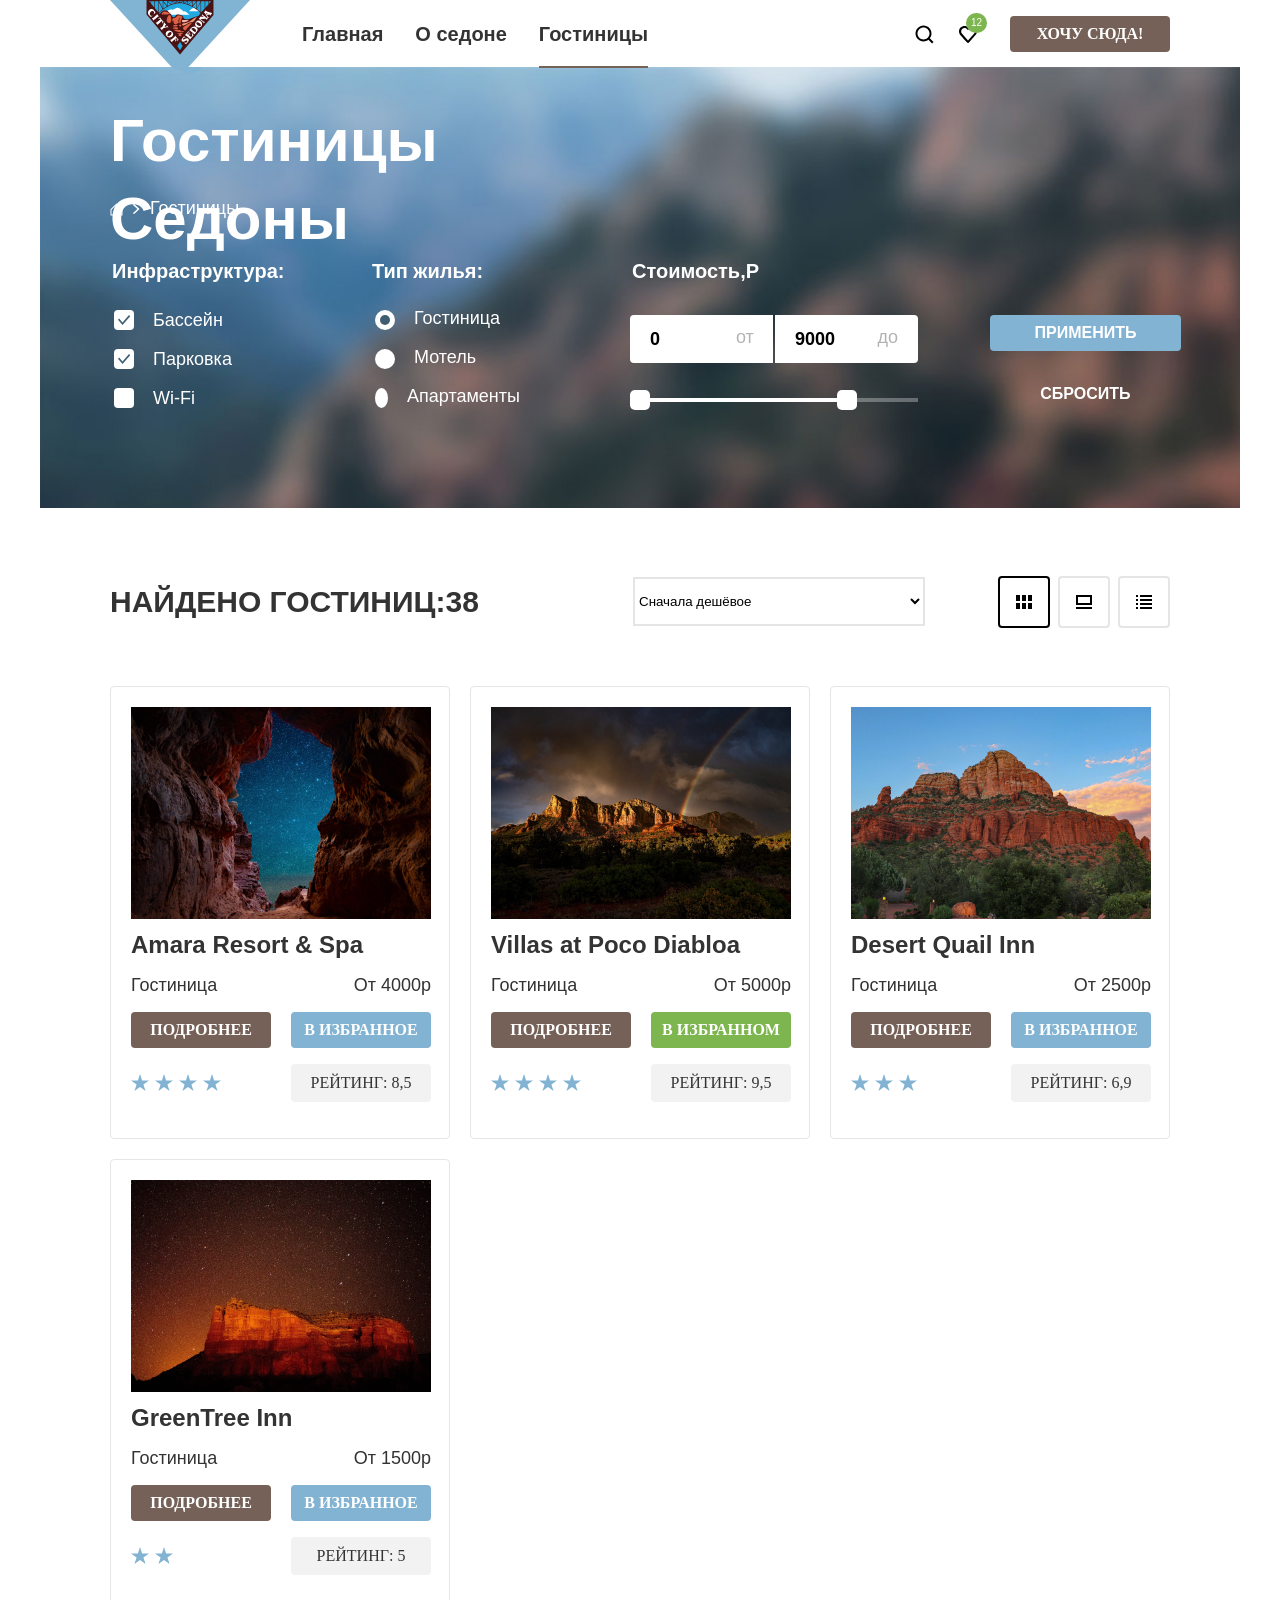
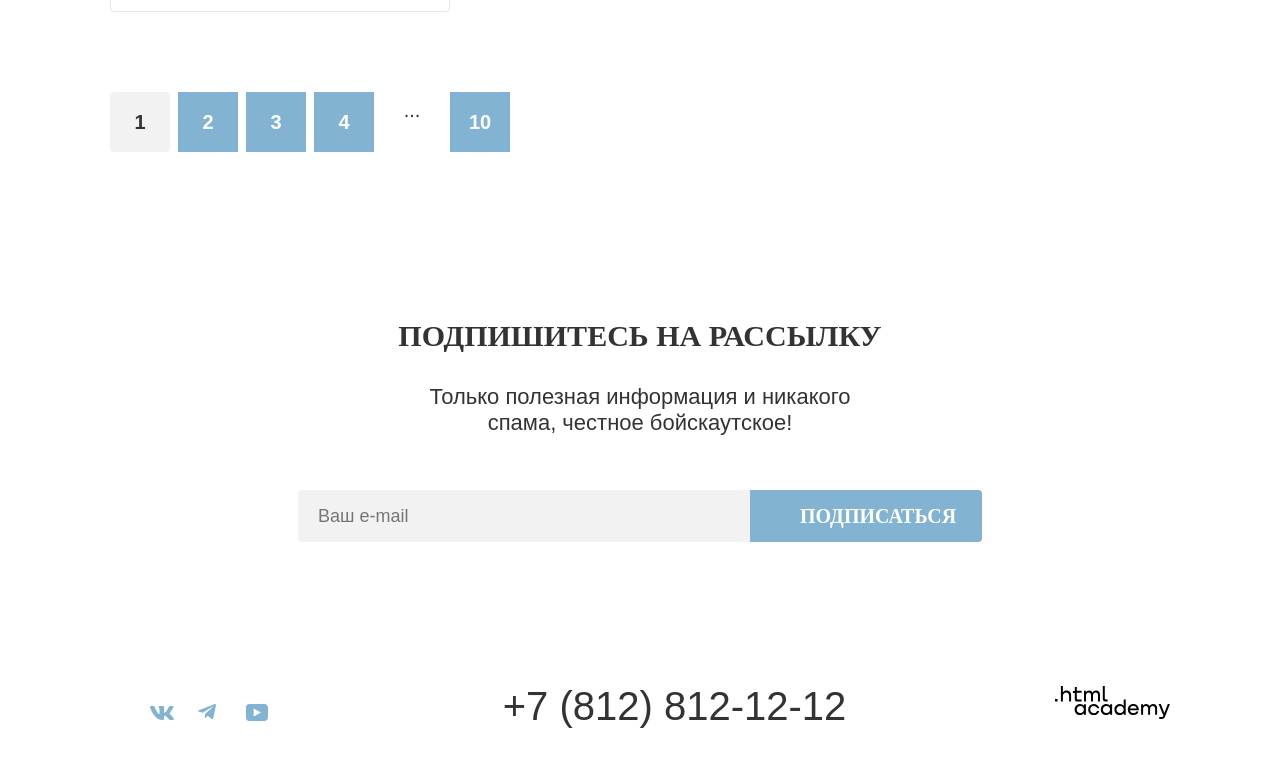
==== catalog.html @ 90f10aa0 "Add files via upload" ====
<!DOCTYPE html>
<html lang="ru">
  <head>
    <meta charset="utf-8">
    <title>HTML Academy: Седона</title>
    <link rel="stylesheet" href="styles/styles.css">
    <link rel="icon" href="favicon.ico" sizes="32x32">
  </head>
  <body>
     <div class="page-container">
    <header class="hero-page">
     <nav class="navigation">
        <a class="logo" href="index.html">
        <img src="images/logo-Sedona.svg" width="140" height="70" alt="Логотип Седоны">
        </a>
        <ul class="navigation-list">
          <li class="navigation-iterm">
            <a class="navigation-link" href="index.html">Главная</a>
          </li>
          <li class="navigation-iterm">
            <a class="navigation-link" href="about.html">О седоне</a>
          </li>
          <li class="navigation-iterm">
            <a class="navigation-link navigation-link-active" href="catalog.html">Гостиницы</a>
          </li>
          </ul>
          <ul class="navigation-user">
         <li class="navigation-iterm">
         <a class="navigation-link link-user" href="#">
          <svg xmlns="http://www.w3.org/2000/svg" width="20" height="20" viewBox="0 0 20 20" fill="none">
<path d="M19.5 18.0083L15.8 14.3287C16.8 13.0359 17.5 11.3453 17.5 9.4558C17.5 5.08011 13.9 1.5 9.5 1.5C5.1 1.5 1.5 5.17956 1.5 9.55525C1.5 13.9309 5.1 17.511 9.5 17.511C11.3 17.511 13 16.9144 14.4 15.8204L18.1 19.5L19.5 18.0083ZM9.5 15.5221C6.2 15.5221 3.5 12.837 3.5 9.55525C3.5 6.27348 6.2 3.5884 9.5 3.5884C12.8 3.5884 15.5 6.27348 15.5 9.55525C15.5 12.837 12.8 15.5221 9.5 15.5221Z" fill="black"/>
</svg>
          <span class="visually-hidden">
          Поиск
          </span>
        <span class="visually-hidden"></span>
        </a>
         </li>
          <li class="navigation-iterm">
            <a class="navigation-link link-user" href="#">
                  <svg xmlns="http://www.w3.org/2000/svg" width="20" height="20" viewBox="0 0 20 20" fill="none">
<path d="M9.9 19C9.6 19 9.3 18.9 9.1 18.6C3.7 12.5 2.4 11.1 2.1 10.7C1.4 9.8 1 8.6 1 7.4C1 4.4 3.4 2 6.5 2C7.8 2 9 2.5 10 3.3C11 2.5 12.3 2 13.5 2C16.5 2 19 4.4 19 7.4C19 8.7 18.5 9.9 17.7 10.8L10.7 18.7C10.5 18.9 10.3 19 9.9 19ZM3.9 9.5C4.2 9.9 7.4 13.5 10 16.4L16.2 9.4C16.7 8.9 16.9 8.2 16.9 7.4C16.9 5.6 15.4 4.1 13.6 4.1C12.6 4.1 11.6 4.6 10.9 5.4C10.6 5.7 10.3 5.8 10 5.8C9.7 5.8 9.4 5.6 9.2 5.4C8.5 4.6 7.5 4.1 6.5 4.1C4.7 4.1 3.2 5.6 3.2 7.4C3.1 8.3 3.5 9 3.9 9.5C3.8 9.5 3.8 9.5 3.9 9.5Z" fill="black"/>
</svg>
              <span class="visually-hidden">12</span>
              <span class="favorites">12</span>
            </a>
             <li class="navigation-iterm">
            <a href="#"  class="button-want button-brown">Хочу сюда!</a>
        </li>
        </ul>
      </nav>
    </header>
    <main class="main-container">
        <header class="header-inner">
        <section class="catalog-services">
        <h1 class="inner-header-title">Гостиницы Седоны</h1>
        <ul class="breadcrumbs">
          <li class="breadcrumbs-item">
            <a class=" breadcrumbs-link breadcrumbs-link-main" href="index.html">
            </a>
            </li>
          <li class="breadcrumbs-item">
            <a class="breadcrumbs-link">Гостиницы
            </a>
          </li>
        </ul>
          <form class="catalog-filters" action="https://echo.htmlacademy.ru/" method="get">
        <h2 class="visually hidden"></h2>
           <fieldset class="infrastructyre-filter">
            <legend class="catalog-filer-title">Инфраструктура:
            </legend>
            <ul class="infrastructyre-list">
              <li class="infrastructyre-item">
                <label class="control">
                  <input class="control-input" type="checkbox" name="Бассейн" checked>
                 <span class="item-option"> Бассейн </span>
                </label>
              </li>
              <li class="infrastructyre-item">
                <label class="control">
                  <input class="control-input" type="checkbox" name="Парковка" checked>
                  <span class="item-option">Парковка</span>
                </label>
              </li>
              <li class="infrastructyre-item">
                <label class="control">
                  <input class="control-input" type="checkbox" name="Wi-Fi">
                  <span>Wi-Fi</span>
                </label>
              </li>
            </ul>
          </fieldset>
          <fieldset class="housing-filter">
            <legend class="catalog-filer-title">Тип жилья:
            </legend>
            <ul class="housing-list">
              <li class="housing-item">
                <label class="control">
                  <input class="check-housing" type="radio" name="product-group" value="Hotel" checked>
                  <span> Гостиница </span>
                </label>
              </li>
              <li class="housing-item">
                  <label class="control">
                  <input class="check-housing"  type="radio" name="product-group" value="Motel">
                  <span> Мотель </span>
                </label>
              </li>
              <li class="housing-item">
                <label class="control">
                  <input class="check-housing" type="radio" name="product-group" value="Appart">
                  <span> Апартаменты </span>
                </label>
               </li>
            </ul>
          </fieldset>
            <fieldset class="price-filter">
            <legend class="catalog-filter-title"> Стоимость,Р
            </legend>
            <div class="filter-container">
            <label for="price-from">
           <input class="input-price input-from" type="number" name="price-from" id="price-from" min="0" value="0">
           <span class="from"> от </span>
            </label>
            <label for="price-to">
            <input class="input-price input-to" type="number" name="price-to" id="price-to" min="0" value="9000">
            <span class="to"> до </span>
            </label>
            </div>
            <div class="range">
             <div class="range-slider">
             <button class="range-button minimal" type="button"></button>
             <span class="visually-hidden"> Уменьшить</span>
            <button class="range-button maximal" type="button"></button>
            <span class="visually-hidden"> Увеличить </span>
            </div>
            </div>
             </fieldset>
             <div class="submit-reset-filter">
          <button class="button-submit button-blue" type="submit">Применить</button>
          <button class="button-reset" type="reset">Сбросить</button>
          </div>
           </form>
       </header>
      </section>
       <section class="name-hotels">
        <div class="sorting">
        <h2 class="found-hotels">Найдено гостиниц:38</h2>
        <select class="select-control">
          <option value="сheap">Сначала дешёвое</option>
          <option value="expensive">Сначала дорогое</option>
          <option value="popular">Сначала популярное</option>
        </select>
        <ul class="sorting-product">
          <li class="sort-product-item-table">
            <a href="catalog.html?view=tile" class="sort-link-table">
              <span class="visually-hidden">Показать таблицей
              </span>
            </a>
          </li>
          <li class="sort-product-item-card">
            <a href="catalog.html?view=card" class="sort-link-card">
              <span class="visually-hidden">Показать карточки</span>
            </a>
          </li>
          <li class="sort-product-item-list">
            <a href="catalog.html?view=list" class="sort-link-list">
              <span class="visually-hidden">Показать списком</span>
            </a>
          </li>
        </ul>
        </div>
        <ul class="hotel-list">
          <li class="hotel-card">
            <a href="#" class="hotel-card-image-link">
              <img src="images/amara-resort-spa.jpg" width="300" height="212" alt="Amara Resort & Spa">
              <h3 class="hotel-name">Amara Resort & Spa</h3>
            </a>
            <span class="type">Гостиница</span>
            <span class="price">От 4000р</span>
            <a href="#" class="button-brown-hotel button-brown">Подробнее</a>
            <button class="button-hotel button-blue" type="button">В Избранное</button>
            <div class="stars-4">
              <span class="visually-hidden">4 звезды</span>
              </div>
              <span class="grade">Рейтинг: 8,5</span>
          </li>
          <li class="hotel-card">
            <a href="#" class="hotel-card-image-link">
             <img src="images/villas-at-poco.jpg" width="300" height="212" alt="Villas at Poco Diabloa">
              <h3 class="hotel-name">Villas at Poco Diabloa</h3>
            </a>
            <span class="type">Гостиница</span>
            <span class="price">От 5000р</span>
            <a href="#" class="button-brown-hotel button-brown">Подробнее</a>
            <button class="button-green" type="button">В избранном</button>
            <div class="stars-4">
              <span class="visually-hidden">4 звезды</span>
              </div>
              <span class="grade">Рейтинг: 9,5</span>
          </li>
          <li class="hotel-card">
            <a href="#" class="hotel-card-image-link">
              <img src="images/desert-quail.jpg" width="300" height="212" alt="Desert Quail Inn">
              <h3 class="hotel-name">Desert Quail Inn</h3>
            </a>
            <span class="type">Гостиница</span>
            <span class="price">От 2500р</span>
            <a href="#" class="button-brown-hotel button-brown">Подробнее</a>
            <button class="button-hotel button-blue" type="button">В избранноe</button>
            <div class="stars-3">
              <span class="visually-hidden">3 звезды</span>
              </div>
              <span class="grade">Рейтинг: 6,9</span>
          </li>
          <li class="hotel-card">
            <a href="#" class="hotel-card-image-link">
              <img src="images/greentree.jpg" width="300" height="212" alt="GreenTree Inn">
              <h3 class="hotel-name">GreenTree Inn</h3>
            </a>
            <span class="type">Гостиница</span>
            <span class="price">От 1500р</span>
            <a href="#" class="button-brown-hotel button-brown">Подробнее</a>
            <button class="button-hotel button-blue" type="button">В избранноe</button>
            <div class="stars-2">
              <span class="visually-hidden">2,5 звезды</span>
              </div>
              <span class="grade">Рейтинг: 5</span>

          </li>
        </ul>
        <ul class="pagination">
          <li class="pagination-item">
            <a href="#" class="pagination-current">1</a>
          <li class="pagination-item">
            <a href="#" class="pagination-link">2</a>
          </li>
          <li class="pagination-item">
            <a href="#" class="pagination-link">3</a>
          </li>
          <li class="pagination-_item">
            <a href="#" class="pagination-link">4</a>
          </li>
          <li class="pagination-item">
              <span class="pagination-dots">
                ...
              </span>
           <li class="pagination-item">
            <a href="#" class="pagination-link">10</a>
          </li>
        </ul>
      </section>
         <section class="mail-catalog">
         <p class="catalog-newsletter">
            Подпишитесь на рассылку
          </p>
          <p class="section-text mailing-description-catalog">
            Только полезная информация и никакого спама, честное бойскаутское!
            </p>
            <form class="form-catalog-email" action="https://echo.htmlacademy.ru/" method="post">
            <label class="visually-hidden" for="subscribe-email"></label>
            <input class="your-mail-catalog" id="subscribe-email" type="email" name="subscribe-email"
              placeholder="Ваш e-mail" required>
            <button class="subscribe-button button-blue" type="submit">Подписаться</button>
          </form>
        </section>
      </main>
    <footer class="footer-container">
      <section class="social-media">
        <h2 class="visually-hidden"> </h2>
        <ul class="social-media-list">
          <li class="social-media-item social">
            <a class="social-link" href="https://vk.com/htmlacademy">
             <svg class="social-link-icon" xmlns="http://www.w3.org/2000/svg" width="24" height="14" viewBox="0 0 24 14" fill="none">
<path fill-rule="evenodd" clip-rule="evenodd" d="M23.45 0.948C23.616 0.402 23.45 0 22.655 0H20.03C19.362 0 19.054 0.347 18.887 0.73C18.887 0.73 17.552 3.926 15.661 6.002C15.049 6.604 14.771 6.795 14.437 6.795C14.27 6.795 14.019 6.604 14.019 6.057V0.948C14.019 0.292 13.835 0 13.279 0H9.151C8.734 0 8.483 0.304 8.483 0.593C8.483 1.214 9.429 1.358 9.526 3.106V6.904C9.526 7.737 9.373 7.888 9.039 7.888C8.149 7.888 5.984 4.677 4.699 1.003C4.45 0.288 4.198 0 3.527 0H0.9C0.15 0 0 0.347 0 0.73C0 1.412 0.89 4.8 4.145 9.281C6.315 12.341 9.37 14 12.153 14C13.822 14 14.028 13.632 14.028 12.997V10.684C14.028 9.947 14.186 9.8 14.715 9.8C15.105 9.8 15.772 9.992 17.33 11.467C19.11 13.216 19.403 14 20.405 14H23.03C23.78 14 24.156 13.632 23.94 12.904C23.702 12.18 22.852 11.129 21.725 9.882C21.113 9.172 20.195 8.407 19.916 8.024C19.527 7.533 19.638 7.314 19.916 6.877C19.916 6.877 23.116 2.451 23.449 0.948H23.45Z" fill="#83B3D3"/>
</svg>
            </a>
          </li>
          <li class="social-media-item social">
            <a class="social-link" href="https://t.me/htmlacademy">
              <svg class= "social-link-icon" xmlns="http://www.w3.org/2000/svg" width="18" height="16" viewBox="0 0 18 16" fill="none">
<path d="M16.785 0.0992597L0.840489 6.24776C-0.247661 6.68481 -0.241365 7.29184 0.640845 7.56253L4.73445 8.83953L14.2058 2.8637C14.6537 2.59121 15.0629 2.7378 14.7265 3.03636L7.05283 9.96185H7.05103L7.05283 9.96275L6.77045 14.1823C7.18413 14.1823 7.36669 13.9925 7.59871 13.7686L9.58705 11.8351L13.7229 14.89C14.4855 15.31 15.0332 15.0941 15.2229 14.1841L17.9379 1.38885C18.2158 0.274623 17.5126 -0.229883 16.785 0.0992597Z" fill="#83B3D3"/>
</svg>
<span class="visually-hidden"> </span>
            </a>
          </li>
          <li class="social-media-item">
          <a class="social-link" href="https://www.youtube.com/user/htmlacademyru">
           <svg class= "social-link-icon" xmlns="http://www.w3.org/2000/svg" width="22" height="17" viewBox="0 0 22 17" fill="none">
<path d="M18.607 0H3.17413C1.31343 0 0 1.59375 0 3.4V13.4937C0 15.4062 1.31343 17 3.17413 17H18.8259C20.4677 17 22 15.4062 22 13.6V3.4C21.7811 1.59375 20.4677 0 18.607 0ZM7.66169 12.5375V4.4625L14.995 8.5L7.66169 12.5375Z" fill="#83B3D3"/>
</svg>
              <span class="visually-hidden"></span>
              </a>
          </li>
        </ul>
      </section>
      <a class="phone-number" href="tel:78128121212"> +7 (812) 812-12-12</a>
         <a class="htmlacademy-link" href="https://htmlacademy.ru/intensive/htmlcss">
          <svg class="html-logo-link" xmlns="http://www.w3.org/2000/svg" width="115" height="33" fill="none" viewBox="0 0 115 33">
            <g fill="#000" clip-path="url(#a)">
            <path d="M0 12.9v2.6h2.5v-2.6zM11.6 4.5c-1.6 0-2.8.7-3.6 1.7h-.1V0h-2v15.5h2v-5.3c0-2.1 1.3-3.6 3.3-3.6 1.8 0 2.9 1.4 2.9 3.2v5.7h2V9.4c.1-3-1.8-4.9-4.5-4.9M26.6 4.8h-4.8V1.1h-2v3.8h-1.9v2h1.9v6c0 1.7 1 2.7 2.7 2.7h4.1v-2h-3.7c-.7 0-1.1-.4-1.1-1.1V6.8h4.8zM41.1 4.6c-1.6 0-2.9.8-3.5 2.1h-.1c-.6-1.2-1.8-2.1-3.4-2.1-1.4 0-2.5.8-3.1 1.8h-.1V4.8H29v10.6h2V10c0-2 1-3.5 2.6-3.5 1.5 0 2.4 1 2.4 2.6v6.3h2V9.8c0-2.4 1.4-3.3 2.6-3.3 1.5 0 2.4 1 2.4 2.6v6.3h2V8.9c.1-2.5-1.4-4.3-3.9-4.3M47.8 12.7c0 1.7 1 2.7 2.8 2.7h2v-2h-1.7c-.7 0-1.1-.4-1.1-1.1V0h-2zM28.9 19.7c-.9-1.1-2.2-1.8-3.9-1.8-3.1 0-5.4 2.3-5.4 5.6s2.3 5.6 5.4 5.6c1.8 0 3-.8 3.8-1.9h.1v1.6h2V18.2h-2zm-3.6 7.4c-2.2 0-3.6-1.6-3.6-3.6s1.4-3.6 3.6-3.6 3.6 1.6 3.6 3.6c0 1.9-1.4 3.6-3.6 3.6M44.2 22c-.5-2.4-2.6-4.1-5.4-4.1a5.4 5.4 0 0 0-5.6 5.6c0 3.1 2.2 5.6 5.6 5.6 2.8 0 4.9-1.8 5.4-4.2h-2.1a3.4 3.4 0 0 1-3.3 2.3c-2.2 0-3.6-1.6-3.6-3.6s1.4-3.6 3.6-3.6c1.6 0 2.8 1 3.3 2.2h2.1zM55.1 19.7c-.9-1.1-2.2-1.8-3.9-1.8-3.1 0-5.4 2.3-5.4 5.6s2.3 5.6 5.4 5.6c1.8 0 3-.8 3.8-1.9h.1v1.6h2V18.2h-2zm-3.6 7.4c-2.2 0-3.6-1.6-3.6-3.6s1.4-3.6 3.6-3.6 3.6 1.6 3.6 3.6c0 1.9-1.5 3.6-3.6 3.6M68.7 19.8c-.9-1.1-2.2-1.9-3.9-1.9-3.1 0-5.4 2.3-5.4 5.6s2.2 5.6 5.4 5.6c1.7 0 3-.8 3.8-1.8h.1v1.5h2V13.4h-2zm-3.6 7.3c-2.2 0-3.6-1.6-3.6-3.6s1.4-3.6 3.6-3.6 3.6 1.6 3.6 3.6c-.1 2-1.5 3.6-3.6 3.6M78.3 17.9c-3.3 0-5.5 2.5-5.5 5.6 0 3 2.1 5.6 5.5 5.6 2.5 0 4.5-1.3 5.2-3.6h-2.1c-.5 1-1.6 1.6-3 1.6-1.9 0-3.3-1.3-3.4-2.9h8.8c.2-3.6-2-6.3-5.5-6.3m0 1.9c1.7 0 3 1 3.3 2.6h-6.5c.3-1.5 1.5-2.6 3.2-2.6M98.2 17.9c-1.6 0-2.9.8-3.6 2h-.1c-.6-1.2-1.8-2-3.4-2-1.4 0-2.5.7-3.1 1.8v-1.5h-1.9v10.6h2v-5.4c0-2 1-3.4 2.6-3.5 1.5 0 2.4 1 2.4 2.6v6.3h2v-5.6c0-2.4 1.4-3.3 2.6-3.3 1.5 0 2.4 1 2.4 2.6v6.3h2v-6.5c.1-2.6-1.4-4.4-3.9-4.4M109.4 27l-3.6-8.9h-2.2l4.8 11.6c-.3.9-.7 1.2-1.7 1.2h-2.5v2h2.5c1.8 0 2.8-.8 3.5-2.6l4.7-12.2h-2.1z"/></g><defs><clipPath id="a">
            <path fill="#fff" d="M0 0h115v33H0z"/></clipPath></defs></svg>
        <!--<img class="html-academy-logo" src="images/logo-htmlacademy.svg" width="115" height="33" alt="Логотип Академии"> -->
       </a>
    </footer>
    </div>
    </body>
    </html>
    </div>
    </body>
    </html>
---- styles/styles.css ----
@font-face {
  font-family: "PT Sans";
  font-style: normal;
  font-weight: 400;
  src: url("../fonts/ptsans-400.woff2") format("woff2");
  font-display: swap;
}

@font-face {
  font-family: "PT Sans";
  font-style: normal;
  font-weight: 700;
  src: url("../fonts/ptsans-700.woff2") format("woff2");
  font-display: swap;
}


.visually-hidden {
  position: absolute;
  width: 1px;
  height: 1px;
  margin: -1px;
  padding: 0;
  border: 0;
  clip: rect(0 0 0 0);
  overflow: hidden;
}



html {
  height: 100%;
}

body {
  font-family: "PT Sans", sans-serif;
  font-size: 18px;
  line-height: 21px;
  background-color: #ffffff;
  color: #333333;
  margin: 0;
  height: 100%;
}

.main-container{
  flex-grow: 1;
}

.page-container {
  display: flex;
  flex-direction: column;
  height: 100%;
  width: 1200px;
  margin: 0 auto;
}

/*HEADER*/

.hero-page {
  background-color: #ffffff;
  color: #333333;
  background-position: center;
  padding: 0 70px;
  align-items: center
}

a.logo{
display: block;
margin-bottom: -8px;
position: relative;

}

/*Навигация*/

.navigation{
  font-family: "PT Sans", sans-serif;
  font-size: 20px;
  line-height: 24px;
  font-weight: 700;
  color: #333333;
  display:flex;
  justify-content: space-between;
  align-items: center;
  width:1060px
  }

  .navigation-link-active::before{
   content:"";
   position: absolute;
   left:16px;
   right:16px;
   height:2px;
   background-color:#756257;
   z-index:100;
   bottom:-2px
  }



.navigation-list{
display:flex;
flex-wrap: wrap;
list-style: none;
margin: 0;
padding: 0;
width:510px

}

.navigation-user{
  display: flex;
  list-style:none;
  margin-left: auto;
  flex-wrap: wrap;
  margin: 0;
  padding: 0;
  align-items: center;
  padding-left:70px;
  justify-content: end;
  }

.navigation-link{
  display:block;
  padding: 20px 16px;
  position:relative
}

.link-user{
  display:block;
  padding: 22px 12px;
  width:20px;
  height:20px;
}

.favorites{
  position: absolute;
  font-size: 10px;
  font-weight: 400;
  line-height: 10px;
  text-align: center;
  top: 11px;
  padding: 5px 5px;
  background-color: #7db54f;
  border-radius: 100vw;
  right: 3px;
  color: #fff;
}

/*
.link-search
.link-favorite{
  width:44px;
  height:64px;
}
/*


/*Приветственная страница с фоном*/

.page-welcome {
  padding-top: 51px;
  min-height: 485px;
  background-image: url("../images/divider.svg"), url("../images/index-background.jpg");
  text-align: center;
  background-repeat: no-repeat, no-repeat;
  background-size: 100% auto, cover;
  background-color:#2d658a;
  background-position: bottom;


}

/*Преимущества*/

.advanages-container{
 padding:69px 290px
}

.advanteges-head {
  font-family: "PT Sans";
  font-size: 30px;
  line-height: 36px;
  font-weight: 700;
  text-align: center;
  text-transform: uppercase;
  color: #333333;
  margin:0
}

.advantages-reasons {
  font-family: "PT Sans";
  font-weight: 400;
  font-size: 22px;
  line-height: 26px;
  text-align: center;
  color: #333333;
  width:700px

}

.advanteges-list{
  margin:0;
  padding-left:0;
  display:flex;
  flex-wrap: wrap;
  }


.advanteges-item {
  color:#333333;
  background-color:rgba(131, 179, 211, 0.12);
  width:400px;
  height: 385px;
  text-align:center;
  list-style: none;

}

.advanteges-even{
  background-color:rgba(131, 179, 211, 0.20);
}

.city-sedona{
  width: 400px;
  padding-top: 102px;
  margin: 0 auto;
  text-align: center;
}



.advanteges-title {
  font-family: "PT Sans";
  font-weight: 700;
  font-size: 24px;
  line-height: 28px;
  color: #ffffff;
  text-transform: uppercase;
  width: 175px;
  margin-left: auto;
  margin-right: auto;
  margin-block-start:0;

}

.advanteges-title::after{
  content:"";
  border-top:2px solid rgba(255, 255, 255, 0.30);
  display: block;
  width:60px;
  margin: 30px auto;


}

.advanteges-text{
  font-family: "PT Sans";
  font-size: 18px;
  line-height: 21px;
  margin: 0 auto;
  width: 230px;
}

.photo-bridge{
  width: 400px;
  padding-top: 102px;
  margin: 0 auto;
  text-align: center;
}

.advantages-bridge-title {
  font-family: "PT Sans";
  font-weight: 700;
  font-size: 24px;
  line-height: 28px;
  text-transform: uppercase;
  color: #ffffff;
  width: 175px;
  margin-left: auto;
  margin-right: auto;
}

.advantages-bridge-text {
  font-family: "PT Sans";
  font-weight: 400;
  font-size: 18px;
  line-height: 21px;
  color: #ffffff;
  margin: 0 auto;
  width: 230px;
}

.advantages-bridge-title::after{
  content:"";
  border-top:2px solid rgba(255, 255, 255, 0.30);
  display: block;
  width:60px;
  margin: 30px auto;
}




.advanteges-description {
  font-family: "PT Sans";
  font-weight: 700;
  font-size: 24px;
  line-height: 28px;
  text-transform: uppercase;
  color: #333333;
  padding-top: 112px;
  padding-left: 112px;
  padding-right: 112px;
  width: 175px;
  margin: 0;

}

.advanteges-description::after {
 content:"";
  border-top:2px solid rgba(0, 0, 0, 0.30);
  display: block;
  width:60px;
  margin: 30px auto;
}



.advanteges-description-text {
  font-family: "PT Sans";
  font-weight: 400;
  font-size: 18px;
  line-height: 21px;
  color: #333333;
  padding-bottom: 112px;
  padding-left:85px;
  padding-right:85px;
}




.advanteges-item{
 text-align: center;
}

.advanteges-item-city {
  background-color: #82b3d3;
  color: #ffffff;
  display: flex;
  text-align: center;
}

.advanteges-item-bridge {
  background-color: #82b3d3;
  color: #ffffff;
  display:flex;

}

/*Сервис*/

.service-container{
  padding: 64px 348px;
}

.services-list{
  display: flex;
  text-align: center;
  margin: 0;
  list-style: none;
  flex-wrap: wrap;
  padding: 0;
  min-height: 385px;


}

.services-item{
  width:400px;
  padding-top: 81px;


   }

.services-item::before{
  content:"";
  position:absolute;
  background-repeat: no-repeat;
  background-position: center;
  transform: translateX(-50%);

}

.service-house::before{
  background-image: url("../images/house-icon.svg");
  width: 75px;
  height: 76px;
}

.service-food::before{
  background-image: url("../images/food-icon.svg");
  width: 75px;
  height: 76px;
}

.service-souvenirs::before{
  background-image: url("../images/souvenirs-icon.svg");
  width: 75px;
  height: 76px;

}


.services-title {
  font-family: "PT Sans";
  font-weight: 700;
  font-size: 30px;
  line-height: 36px;
  text-transform: uppercase;
  text-align: center;
  color: #333333
}

.main-services {
  font-family: "PT Sans";
  font-weight: 400;
  font-size: 22px;
  line-height: 26px;
  text-align: center;
  color: #333333
}

.services-description {
  font-family: "PT Sans";
  font-weight: 700;
  font-size: 24px;
  line-height: 28px;
  text-transform: uppercase;
  color: #333333;
  margin-top:102px
}

.services-text {
  font-family: "PT Sans";
  font-weight: 400;
  font-size: 18px;
  line-height: 21px;
  color: #333333;
  padding:0 85px;
  margin-top:30px
}




.services-list li:nth-child(1){
background-color:#83b3d333;


}
.services-list li:nth-child(2){
background-color:#ffffff
}

.services-list li:nth-child(3){
background-color:#83b3d333
}

.searching-hotel {
  text-align: center;
}

.question {
  font-family: "PT Sans";
  font-weight: 700;
  font-size: 30px;
  line-height: 36px;
  text-transform: uppercase;
  color: #333333;
  margin:0
}

.catalog-newsletter{
  font-family: "PT Sans";
  font-weight: 700;
  font-size: 30px;
  line-height: 36px;
  text-transform: uppercase;
  color: #333333;
}




.mail-catalog{
  text-align: center;
  padding-top:96px;
  padding-right:258px;
  padding-bottom: 104px;
  padding-left: 258px;
  max-height:415px
}

.form-catalog-email{
  display:flex;
  justify-content:center
}

.your-mail-catalog{
 font-family: inherit;
  font-weight: 400;
  font-size: 18px;
  line-height: 24px;
  color: #000000;
  text-align: left;
}

.form-catalog-emai,
.your-mail-catalog{
  background-color: #f2f2f2;
  box-sizing: border-box;
  width: 452px;
  min-height: 52px;
  padding: 14px 20px;
  border-radius: 4px 0 0 4px;
  border:none
}
.section-text{
  margin: 0 auto;
  padding-bottom: 54px;
  width: 475px;
  font-size: 22px;
  line-height: 26px;
  text-align: center;
}


.button-seacrch-hotel {
  font-family: "PT Sans";
  font-weight: 700;
  font-size: 20px;
  line-height: 36px;
  width: 376px;
  height: 52px;
  text-transform: uppercase;
  background-color: #756157;
  color: #ffffff;
  margin-top: 50px;
}

.information-newslatter{
  margin:0 auto;
  padding-bottom:54px;
  width: 475px;
  font-size: 22px;
  line-height: 26px;
  text-align: center;
}

  .interes{
    text-align: center;
    padding: 96px 304px
  }


/*ФОРМА*/

.subscribe-to-newsletter {
  background-image: url("../images/subscribe.jpg");
  background-color:#6d8ca0;
  color: #ffffff;
  background-repeat: no-repeat;
  background-size: cover;
  padding-top: 96px;
  margin-top:0;
  text-align:center;
  min-height: 415px;}

.title-newslatter {
  font-size: 30px;
  line-height: 36px;
  font-weight: 700;
  text-transform: uppercase;
  margin-bottom:20px;
  margin-top:0
}

  .newsletter{
  font-size: 30px;
  line-height: 36px;
  font-weight: 700;
  text-transform: uppercase;
  color:#ffffff
  }

  .information{
  font-size: 22x;
  line-height: 26px;
  }



.form-email{
  display:flex;
  justify-content: center;
}

.your-mail{
  font-family: inherit;
  font-weight: 400;
  font-size: 18px;
  line-height: 24px;
  color: #000000;
  text-align: left;
}

.form-emai,
.your-mail{
 background-color: #f2f2f2;
  box-sizing: border-box;
  width: 452px;
  min-height: 52px;
  padding: 14px 20px;
  border-radius: 4px 0 0 4px;
  border:none
}

.subscribe-button {
  font-family: "PT Sans";
  text-align: center;
  padding: 8px 50px;
  font-weight: 700;
  font-size: 20px;
  line-height: 36px;
  width: 232px;
  height: 52px;
  text-transform: uppercase;
  background-color: #82B3D3;
  color: #ffffff;
  border-radius:0 4px 4px 0;
  border: none
}

.inner-header-title{
font-size: 60px;
line-height: 78px;
margin-bottom: 8px;
width:495px;
height:78px;
margin-block-start: 0;
margin-block-end:0;


}

.breadcrumbs{
  display: flex;
  list-style: none;
  gap:10px;
  margin-bottom: 40px;
  padding:0;
}

.breadcrumbs-item{
  display: flex;
  align-items: center;

}

.breadcrumbs-item + .breadcrumbs-item::before{
  content:"";
  width:7px;
  height:10px;
  background-image: url("../images/arrow.svg");
  padding-right: 10px;
  background-repeat: no-repeat;
}


.breadcrumbs-link-main{
background-image: url("../images/home.svg");
width: 13px;
height: 15px;
background-repeat: no-repeat;
display: block;
margin-top: 3px;



}

.control-check{
  width:20px;
  height:20px;
  border-radius:4px;
  background-color: #ffffff;
  border:none

}

.catalog-filters{
  display: flex;
  margin-top: 0;
}

.catalog-filer-title{
  font-size: 20px;
  line-height: 24px;
  font-weight: 700;

}

.infrastructyre-filter{
  margin-inline: 0;
  margin-right: 70px;
  width: 150px;
  border: none;
  padding-left:0;

}

.infrastructyre-item{
  margin-bottom: 16px;
  padding-left: 0;
  height:23px
}

.infrastructyre-list{
list-style: none;
padding:0;
min-width:112px;
}

.housing-filter{
  margin-right: 70px;
  width: 150px;
  height: 157px;
  border: none;
  margin-inline:0;
  padding-inline: 0;



}



.housing-list{
  list-style: none;
  padding:0;
  width:150px;
}

.housing-item{
   margin-bottom: 16px;
   padding-left: 0;
   height:23px
}

.catalog-filter-title {
  font-size: 20px;
  line-height: 24px;
  font-weight: 700;
  margin-bottom: 32px

}

.price-filter{
  position:relative;
  border:none;
  margin-left:110px;
  padding-block: 0;
  padding-inline: 0;
  gap:2px
}

.filter-container{
  display:flex;
  gap:2px;
  position: relative;
}


  .from{
  position: absolute;
  color: rgba(0, 0, 0, 0.3);
  top: 12px;
  left: 106px;

}

.to{
  position: absolute;
  color: rgba(0, 0, 0, 0.3);
  top: 12px;
  right: 20px;
}

.input-price{
  font-weight: 700;
  font-size: 18px;
  line-height: 24px;
  color: #000000;
  padding:12px 20px;
  width:143px;
  height:48px;
  text-align: left;
  border:none;
  box-sizing: border-box;
  appearance: textfield;

}

.input-from{
border-radius: 4px 0 0 4px;
}

.input-to {
border-radius: 0 4px 4px 0;

}

.control{
  display:flex;
  gap: 16px;
  align-items: center;
}

.control-input{
  background-color: #ffffff;
  appearance: none;
  width: 20px;
  height: 20px;
  border-radius: 4px;

}

.control-input:checked{
background-image: url("../images/check.svg");
background-repeat: no-repeat;
background-position:center;
}

.check-housing{
  position:relative;
  background-color: #ffffff;
  width:20px;
  height:20px;
  appearance: none;
  border-radius: 50%;
}
.check-housing:checked:before{
  content: "";
  position: absolute;
  width:10px;
  height:10px;
  border-radius: 50%;
  background-color: #3F5E72;
  right:5px;
  top:5px

}

.range{
  margin-top: 35px;
  height: 4px;
  background-color: rgba(255, 255, 255, 0.3);
}

.range-slider{
  position: relative;
  width: 227px;
  background-color: #fff;
  height: 4px;
}

.range-button{
  height: 20.0px;
  width: 20px;
  border-radius: 5px;
  background-color:#fff;
  border:none;
  position:absolute
}

.minimal{
top:-8px
}

.maximal{
top:-8px;
right:0
}

.submit-reset-filter{
  margin-left:70px;

}

.header-inner {
  color: #ffffff;
  background-color: #615048;
  background-image: url("../images/inner-catalog.jpg");
  background-repeat: no-repeat;
  background-size: cover;
  min-height: 307px;
  padding:35px 70px 70px 70px;
  width: 1060px;

}

.select-control:hover,
.select-control:focus{
  border: 2px solid  #68A2CA;

}

.name-hotels{
  padding-right:70px;
  padding-left:70px
}

  .button-submit{
  background-color:#82b3d3;
  color:#ffffff;
  text-transform: uppercase;
  width:191px;
  height:36px;
  font-size:16px;
  line-height:20px;
  font-weight: 700;
  border-radius: 4px;
  margin-top: 56px;
  border:none
  }

.button-reset{
  width: 191px;
  margin-top: 32px;
  text-transform: uppercase;
  font-size: 16px;
  line-height: 20px;
  background-color: transparent;
  color:#ffffff;
  border: none;
  font-weight: 700;
}

.button-want {
  font-family: "PT Sans";
  text-align: center;
  width: 160px;
  font-weight: 700;
  font-size: 16px;
  line-height: 20px;
  text-transform: uppercase;
  background-color: #756157;
  color: #ffffff;
  border-radius: 4px;
  display: block;
  margin: 0;
  align-content: center;
  min-height: 36px;
  margin-left:20px

}

.button-brown-hotel {
  font-family: "PT Sans";
  font-weight: 700;
  font-size: 16px;
  line-height: 20px;
  width: 140px;
  height: 36px;
  text-transform: uppercase;
  background-color: #756157;
  color: #ffffff;
  display: inline-block;
  border-radius: 4px;
  text-align: center;
  align-content: center;
}

.button-brown:hover,
.button-brown:focus{
  background: #615048;
}


.button-hotel {
  font-family: "PT Sans";
  text-align: center;
  font-weight: 700;
  font-size: 16px;
  line-height: 20px;
  width: 140px;
  height: 36px;
  text-transform: uppercase;
  background-color: #82B3D3;
  color: #ffffff;
  border: none;
  border-radius: 4px;
  display: inline-block;
}

.button-blue:hover,
.button-blue:focus{
  background:  #68A2CA;
}


.button-green {
  font-family: "PT Sans";
  text-align: center;
  font-weight: 700;
  font-size: 16px;
  line-height: 20px;
  width: 140px;
  height: 36px;
  text-transform: uppercase;
  background-color: #7DB54F;
  color: #ffffff;
  border-radius: 4px;
  border: none;
  display: inline-block;
}

.button-green:hover,
.button-green:focus{
  background: #6c9e42;
}


a {
  color: inherit;
  text-decoration: none
}

.sorting{
  display:flex;
  align-items:center;
  justify-content: space-between;
  width:1060px;
  margin-top:50px;
  margin-bottom:40px
}

.found-hotels{
  text-transform: uppercase;
  font-size:30px;
  line-height: 36px;
  width: 380px;
}

.select-control{
  width:292px;
  height:49px;
  background-color: transparent;
  border: 2px solid #e5e5e5;
  margin-left: 70px;
}


.sorting-product{
  display:flex;
  flex-wrap:wrap;
  list-style-type: none;
  gap:8px;
  min-width: 160px;
  padding-inline-start:0;


}

.sort-link-table{
  display:block;
  min-width: 48px;
  min-height:48px;
  border: 2px solid black;
  border-radius: 4px;
  background-image: url("../images/table-icon.svg");
  background-repeat: no-repeat;
  background-position: center;
}

.sort-link-card{
  display:block;
  min-width: 48px;
  min-height:48px;
  border: 2px solid #e5e5e5;
  border-radius: 4px;
  background-image: url("../images/card-icon.svg");
  background-repeat: no-repeat;
  background-position: center;
}

.sort-link-list{
  display:block;
  min-width: 48px;
  min-height:48px;
  border: 2px solid #e5e5e5;
  border-radius: 4px;
  background-image: url("../images/list-icon.svg");
  background-repeat: no-repeat;
  background-position: center;
}


/*Карточка*/

.hotel-list{
  display:grid;
  grid-template-columns: repeat(3,340px);
  flex-wrap: wrap;
  list-style:none;
  gap:20px;
  padding-left:0


}

.hotel-card{
  display: grid;
  grid-template-columns: repeat(2, 140px);
  gap:16px 20px;
  padding:20px;
  grid-template-rows: auto min-content min-content min-content min-content;
  border: 1px solid #E6E6E6;
  border-radius: 4px;


 }

 .hotel-card-image-link{
  display:grid;
  grid-column: 1/-1;

}





.footer-container{
  display: flex;
  justify-content: space-between;
  padding-top:40px;
  padding-right:70px;
  padding-bottom: 30px;
  padding-left: 70px;

}


/* Пагинация*/

.pagination {
  display: flex;
  width: 400px;
  gap:8px;
  list-style:none;
  align-items: center;
  margin-bottom:40px;
  padding-left: 0;
  margin-top:80px
}

.pagination-link {
  color: #ffffff;
  background-color: #82b3d3;
  text-decoration: none;
  text-align: center;
  font-size: 20px;
  width: 60px;
  height: 60px;
  display: block;
  box-sizing: border-box;
  font-weight: 700;
  align-items: center;
  line-height: 60px;
 }

 .pagination-link:hover,
 .pagination-link:focus{
background-color:#68a2ca
 }

 .pagination-link:active{
 background-color:#82b3d3;
 }

 .pagination-current{
   display: block;
  background-color:#f2f2f2;
  text-align: center;
  box-sizing: border-box;
  width: 60px;
  height: 60px;
  border-radius:4px;
  font-weight: 700;
  font-size: 20px;
  align-items: center;
  line-height: 60px;

 }

.pagination-dots {
  text-align: center;
  display: block;
  box-sizing: border-box;
  width: 60px;
  height: 60px;
  font-size: 20px;
  line-height:36px;
}

.social-media-list{
  display: flex;
  flex-wrap: wrap;
  list-style: none;
  margin-bottom:5px;
  min-width:142px


}
.social-media-item{
  width:48px;
  height:40px
}
.phone-number{
  font-family: "PT Sans", sans-serif;
  font-size: 40px;
  line-height:40px;
  color: #333333;
  max-width:400px
}

.phone-number:hover,
.phone-number:focus{
  color:#756157
}

.phone-number:active{
  color: rgba(117, 97, 87, 0.30)
  }

.htmlacademy-link:hover path,
.htmlacademy-link:focus path{
  fill: #756157;
}


.htmlacademy-link path:active{
  fill: rgba(117, 97, 87, 0.30);
}

.social-link path:active{
  fill: rgba(104, 162, 202, 0.30);
 }

.price{
  justify-self: end
}

.hotel-name{
    font-size: 24px;
    font-weight: 700;
    line-height: 28px;
    margin-bottom: 0;
    margin-top: 12px;
    text-align: start;
  }

.grade{
  color: var(--Texts-second, #333);
  text-align: center;
  font-family: "PT Sans";
  font-size: 16px;
  font-style: normal;
  font-weight: 400;
  line-height: 20px;
  text-transform: uppercase;
  border-radius: 4px;
  background: var(--Forms-elements-2, #F2F2F2);
  width: 140px;
  height: 38px;
  align-content: center;
   }

.stars-4{
  background-image: url("../images/stars-4.svg");
  background-repeat: no-repeat;
}

.stars-3{
  background-image: url("../images/stars-3.svg");
  background-repeat: no-repeat;
}

.stars-2{
  background-image: url("../images/stars-2.svg");
  background-repeat: no-repeat;
}

.modal-container{
  position:fixed;
  display:flex;
  width:100%;
  min-height:100%;
  background-color: rgba(242, 242, 242, 0.80);
  display:none

}

.modal-window{
  position:relative;
  width:717px;
  height:576px;
  background-color:#fff;
  box-shadow: rgba(0, 0, 0, 0.15);
  margin:auto;
  border-radius: 30px;

}

.modal-title{
  font-family: "PT Sans", sans-serif;
  font-size:30px;
  font-weight:700;
  line-height:36px;
  max-width:500px;
  height: 36px;
  text-transform: uppercase;
  margin-block-start:0;
  margin-block-end:0;
  margin-top:64px;
  padding-left:70px;
  margin-bottom:64px
}

.modal-button-close{
  position:absolute;
  border: none;
  background-color:#f2f2f2;
  border-radius: 50%;
  width:52px;
  height:52px;
  top: 64px;
  right: 52px;
}

.modal-form{
  padding-left:70px

}
.label-text{
  font-size:20px;
  line-height:24px;
  font-weight:700
}
.clients-field{
  display: flex;
}
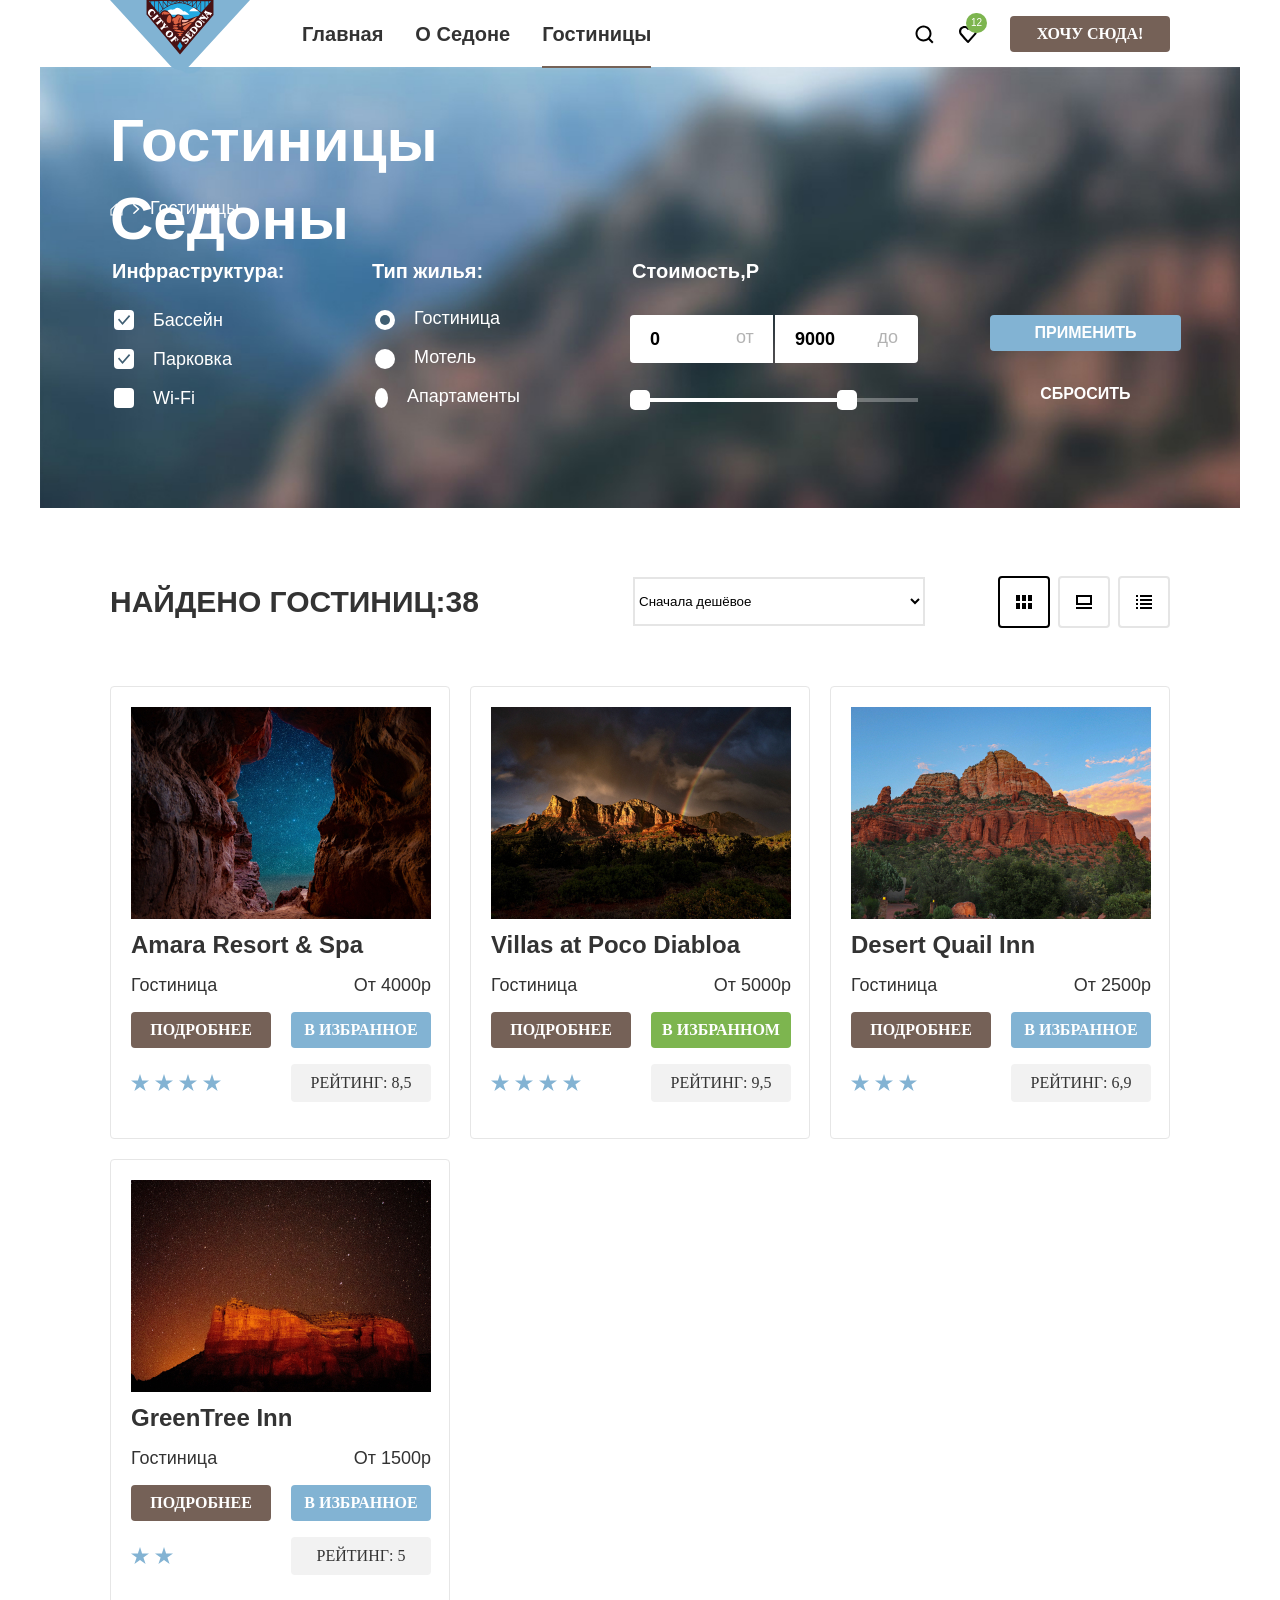
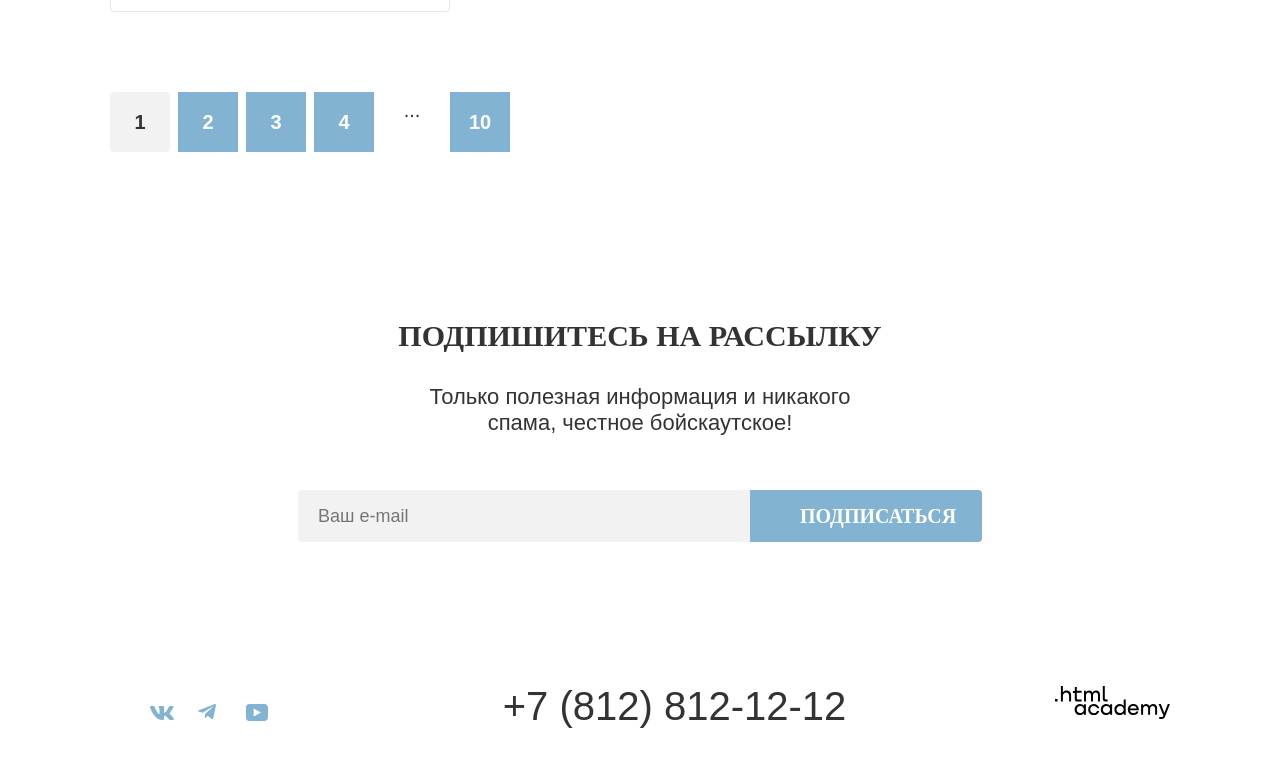
==== commit 0dfa9711: "Add files via upload" ====
--- a/catalog.html
+++ b/catalog.html
@@ -18,7 +18,7 @@
             <a class="navigation-link" href="index.html">Главная</a>
           </li>
           <li class="navigation-iterm">
-            <a class="navigation-link" href="about.html">О седоне</a>
+            <a class="navigation-link" href="about.html">О Cедоне</a>
           </li>
           <li class="navigation-iterm">
             <a class="navigation-link navigation-link-active" href="catalog.html">Гостиницы</a>
@@ -97,19 +97,19 @@
               <li class="housing-item">
                 <label class="control">
                   <input class="check-housing" type="radio" name="product-group" value="Hotel" checked>
-                  <span> Гостиница </span>
+                  <span class="item-option"> Гостиница </span>
                 </label>
               </li>
               <li class="housing-item">
                   <label class="control">
                   <input class="check-housing"  type="radio" name="product-group" value="Motel">
-                  <span> Мотель </span>
+                  <span class="item-option"> Мотель </span>
                 </label>
               </li>
               <li class="housing-item">
                 <label class="control">
                   <input class="check-housing" type="radio" name="product-group" value="Appart">
-                  <span> Апартаменты </span>
+                  <span class="item-option"> Апартаменты </span>
                 </label>
                </li>
             </ul>
--- a/styles/styles.css
+++ b/styles/styles.css
@@ -4,7 +4,7 @@
   font-weight: 400;
   src: url("../fonts/ptsans-400.woff2") format("woff2");
   font-display: swap;
-}
+} 
 
 @font-face {
   font-family: "PT Sans";
@@ -226,6 +226,7 @@
   padding-top: 102px;
   margin: 0 auto;
   text-align: center;
+  padding-bottom:102px
 }
 
 
@@ -837,6 +838,11 @@
 
 }
 
+.control-input:hover{
+  color: red;
+}
+
+
 .control-input:checked{
 background-image: url("../images/check.svg");
 background-repeat: no-repeat;
@@ -1096,6 +1102,18 @@
   background-position: center;
 }
 
+.sort-link-card:hover{
+ border: 2px solid #000
+}
+
+.sort-link-card:focus{
+border: 2px solid #68A2CA;
+}
+
+.sort-link-card:active{
+border: 2px solid black;
+}
+
 .sort-link-list{
   display:block;
   min-width: 48px;
@@ -1108,6 +1126,19 @@
 }
 
 
+.sort-link-list:hover{
+border: 2px solid #000
+}
+
+.sort-link-list:focus{
+border: 2px solid #68A2CA;
+}
+
+.sort-link-list:active{
+border: 2px solid black;
+}
+
+
 /*Карточка*/
 
 .hotel-list{
@@ -1312,6 +1343,7 @@
   background-color: rgba(242, 242, 242, 0.80);
   display:none
 
+
 }
 
 .modal-window{
@@ -1319,9 +1351,9 @@
   width:717px;
   height:576px;
   background-color:#fff;
-  box-shadow: rgba(0, 0, 0, 0.15);
   margin:auto;
   border-radius: 30px;
+  box-shadow: 0 25px 50px 0 rgba(0, 0, 0, 0.15);
 
 }
 
@@ -1360,6 +1392,55 @@
   line-height:24px;
   font-weight:700
 }
+
+
 .clients-field{
   display: flex;
 }
+
+.modal-field{
+  display: grid;
+  grid-template-columns: 120px auto;
+  gap:24px;
+  align-items: center;
+}
+
+.date-arrive,
+.date-departure{
+ color: #000;
+ font-family: "PT Sans";
+ font-size: 18px;
+ font-style: normal;
+ font-weight: 700;
+ line-height: 24px;
+  width: 440px;
+  height: 48px;
+  background: #F2F2F2;
+  border: none;
+  border-radius: 4px;
+  padding-left:20px;
+  box-sizing: border-box;
+}
+
+.wrong-date{
+  color:red;
+  padding-left:160px;
+ font-family: "PT Sans", sans-serif;
+ font-size: 16px;
+ font-weight: 400;
+ line-height: 21px;
+ margin-top:4px;
+ margin-bottom: 23px;
+
+
+}
+
+.right-date{
+ font-family: "PT Sans", sans-serif;
+ font-size: 16px;
+ font-weight: 400;
+ line-height: 21px;
+ padding-left: 160px;
+ margin-top:4px;
+ margin-bottom: 23px;
+}
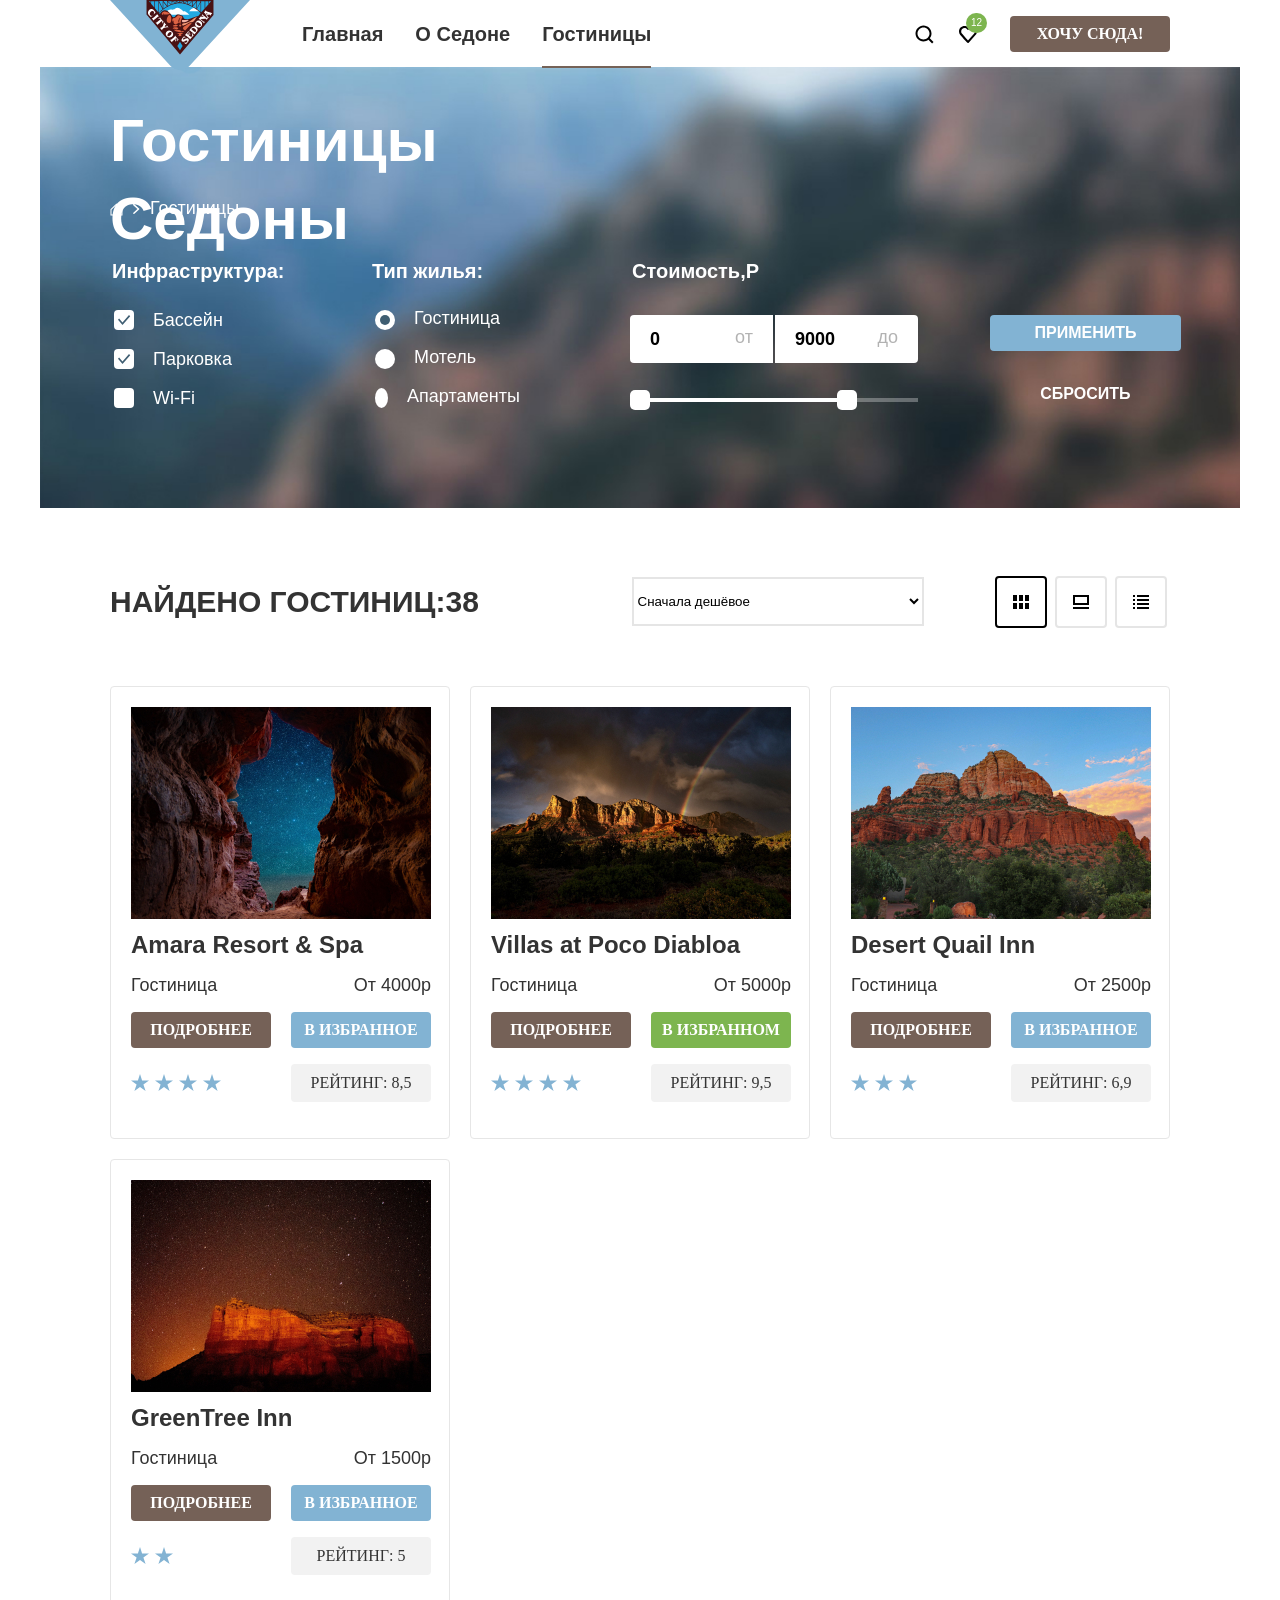
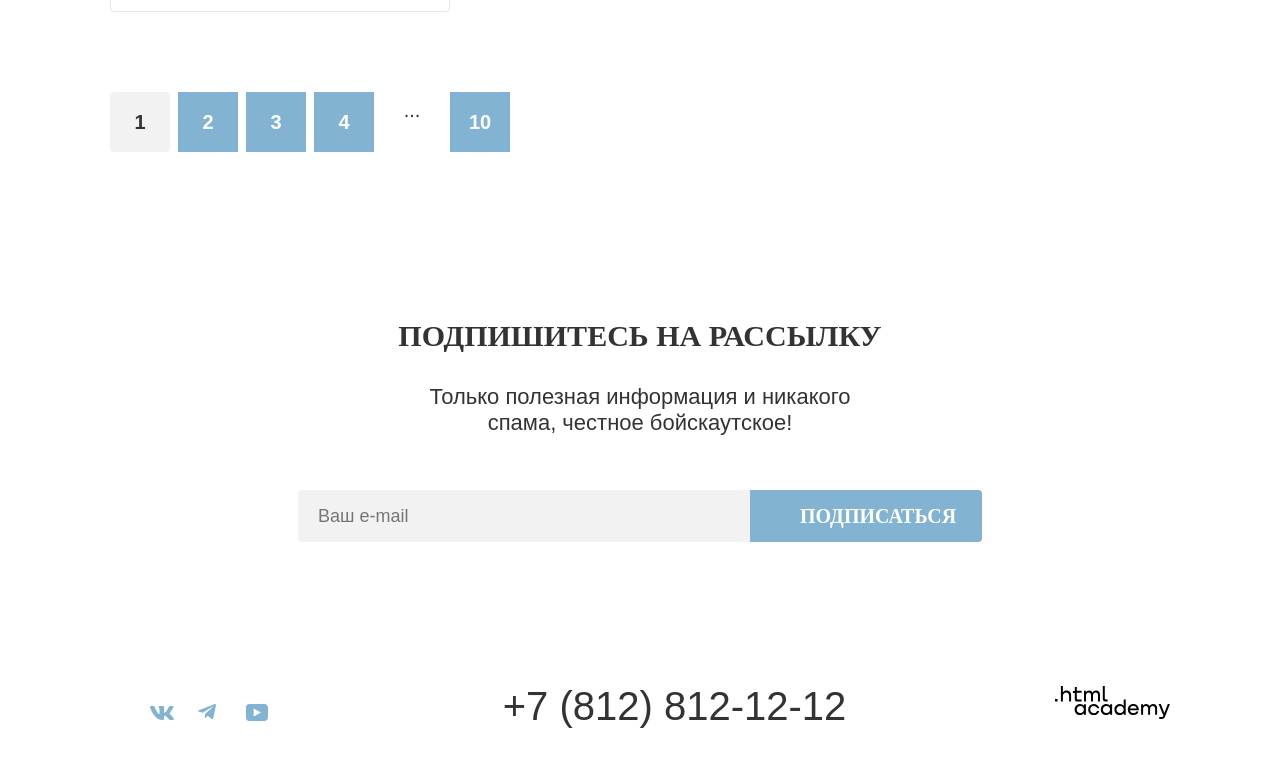
==== commit e5507d2c: "Add files via upload" ====
--- a/catalog.html
+++ b/catalog.html
@@ -118,13 +118,13 @@
             <legend class="catalog-filter-title"> Стоимость,Р
             </legend>
             <div class="filter-container">
-            <label for="price-from">
+            <label for="price-from" class="label-price">
            <input class="input-price input-from" type="number" name="price-from" id="price-from" min="0" value="0">
-           <span class="from"> от </span>
+           <span class="choice"> от </span>
             </label>
-            <label for="price-to">
+            <label for="price-label" class="label-price">
             <input class="input-price input-to" type="number" name="price-to" id="price-to" min="0" value="9000">
-            <span class="to"> до </span>
+            <span class="choice"> до </span>
             </label>
             </div>
             <div class="range">
@@ -137,7 +137,7 @@
             </div>
              </fieldset>
              <div class="submit-reset-filter">
-          <button class="button-submit button-blue" type="submit">Применить</button>
+          <button class="button-submit button-blue" type="submit" disabled>Применить</button>
           <button class="button-reset" type="reset">Сбросить</button>
           </div>
            </form>
--- a/styles/styles.css
+++ b/styles/styles.css
@@ -4,7 +4,7 @@
   font-weight: 400;
   src: url("../fonts/ptsans-400.woff2") format("woff2");
   font-display: swap;
-} 
+}
 
 @font-face {
   font-family: "PT Sans";
@@ -13,7 +13,6 @@
   src: url("../fonts/ptsans-700.woff2") format("woff2");
   font-display: swap;
 }
-
 
 .visually-hidden {
   position: absolute;
@@ -26,8 +25,6 @@
   overflow: hidden;
 }
 
-
-
 html {
   height: 100%;
 }
@@ -49,7 +46,7 @@
 .page-container {
   display: flex;
   flex-direction: column;
-  height: 100%;
+  min-height: 100%;
   width: 1200px;
   margin: 0 auto;
 }
@@ -64,11 +61,12 @@
   align-items: center
 }
 
+
+
 a.logo{
 display: block;
 margin-bottom: -8px;
 position: relative;
-
 }
 
 /*Навигация*/
@@ -96,8 +94,6 @@
    bottom:-2px
   }
 
-
-
 .navigation-list{
 display:flex;
 flex-wrap: wrap;
@@ -105,7 +101,6 @@
 margin: 0;
 padding: 0;
 width:510px
-
 }
 
 .navigation-user{
@@ -147,19 +142,8 @@
   color: #fff;
 }
 
-/*
-.link-search
-.link-favorite{
-  width:44px;
-  height:64px;
-}
-/*
-
-
 /*Приветственная страница с фоном*/
-
 .page-welcome {
-  padding-top: 51px;
   min-height: 485px;
   background-image: url("../images/divider.svg"), url("../images/index-background.jpg");
   text-align: center;
@@ -167,8 +151,10 @@
   background-size: 100% auto, cover;
   background-color:#2d658a;
   background-position: bottom;
-
-
+}
+
+.image-welcome{
+padding:51px 371px 82px
 }
 
 /*Преимущества*/
@@ -196,7 +182,6 @@
   text-align: center;
   color: #333333;
   width:700px
-
 }
 
 .advanteges-list{
@@ -205,7 +190,6 @@
   display:flex;
   flex-wrap: wrap;
   }
-
 
 .advanteges-item {
   color:#333333;
@@ -229,8 +213,6 @@
   padding-bottom:102px
 }
 
-
-
 .advanteges-title {
   font-family: "PT Sans";
   font-weight: 700;
@@ -242,7 +224,6 @@
   margin-left: auto;
   margin-right: auto;
   margin-block-start:0;
-
 }
 
 .advanteges-title::after{
@@ -251,8 +232,6 @@
   display: block;
   width:60px;
   margin: 30px auto;
-
-
 }
 
 .advanteges-text{
@@ -300,9 +279,6 @@
   margin: 30px auto;
 }
 
-
-
-
 .advanteges-description {
   font-family: "PT Sans";
   font-weight: 700;
@@ -325,8 +301,6 @@
   width:60px;
   margin: 30px auto;
 }
-
-
 
 .advanteges-description-text {
   font-family: "PT Sans";
@@ -339,9 +313,6 @@
   padding-right:85px;
 }
 
-
-
-
 .advanteges-item{
  text-align: center;
 }
@@ -357,7 +328,6 @@
   background-color: #82b3d3;
   color: #ffffff;
   display:flex;
-
 }
 
 /*Сервис*/
@@ -374,16 +344,12 @@
   flex-wrap: wrap;
   padding: 0;
   min-height: 385px;
-
-
 }
 
 .services-item{
   width:400px;
   padding-top: 81px;
-
-
-   }
+  }
 
 .services-item::before{
   content:"";
@@ -391,7 +357,6 @@
   background-repeat: no-repeat;
   background-position: center;
   transform: translateX(-50%);
-
 }
 
 .service-house::before{
@@ -410,7 +375,6 @@
   background-image: url("../images/souvenirs-icon.svg");
   width: 75px;
   height: 76px;
-
 }
 
 
@@ -453,14 +417,10 @@
   margin-top:30px
 }
 
-
-
-
 .services-list li:nth-child(1){
 background-color:#83b3d333;
-
-
-}
+}
+
 .services-list li:nth-child(2){
 background-color:#ffffff
 }
@@ -491,9 +451,6 @@
   text-transform: uppercase;
   color: #333333;
 }
-
-
-
 
 .mail-catalog{
   text-align: center;
@@ -528,6 +485,7 @@
   border-radius: 4px 0 0 4px;
   border:none
 }
+
 .section-text{
   margin: 0 auto;
   padding-bottom: 54px;
@@ -537,7 +495,6 @@
   text-align: center;
 }
 
-
 .button-seacrch-hotel {
   font-family: "PT Sans";
   font-weight: 700;
@@ -549,6 +506,7 @@
   background-color: #756157;
   color: #ffffff;
   margin-top: 50px;
+  border:none
 }
 
 .information-newslatter{
@@ -560,10 +518,10 @@
   text-align: center;
 }
 
-  .interes{
-    text-align: center;
-    padding: 96px 304px
-  }
+.interes{
+text-align: center;
+padding: 96px 304px
+}
 
 
 /*ФОРМА*/
@@ -577,7 +535,8 @@
   padding-top: 96px;
   margin-top:0;
   text-align:center;
-  min-height: 415px;}
+  min-height: 415px;
+}
 
 .title-newslatter {
   font-size: 30px;
@@ -600,8 +559,6 @@
   font-size: 22x;
   line-height: 26px;
   }
-
-
 
 .form-email{
   display:flex;
@@ -664,10 +621,17 @@
   padding:0;
 }
 
+.breadcrumbs-link:hover{
+  opacity:0.6
+}
+
+.breadcrumbs-link:active{
+  opacity:0.3
+}
+
 .breadcrumbs-item{
   display: flex;
   align-items: center;
-
 }
 
 .breadcrumbs-item + .breadcrumbs-item::before{
@@ -679,7 +643,6 @@
   background-repeat: no-repeat;
 }
 
-
 .breadcrumbs-link-main{
 background-image: url("../images/home.svg");
 width: 13px;
@@ -687,9 +650,6 @@
 background-repeat: no-repeat;
 display: block;
 margin-top: 3px;
-
-
-
 }
 
 .control-check{
@@ -698,7 +658,6 @@
   border-radius:4px;
   background-color: #ffffff;
   border:none
-
 }
 
 .catalog-filters{
@@ -741,12 +700,7 @@
   border: none;
   margin-inline:0;
   padding-inline: 0;
-
-
-
-}
-
-
+}
 
 .housing-list{
   list-style: none;
@@ -783,16 +737,11 @@
   position: relative;
 }
 
-
-  .from{
-  position: absolute;
-  color: rgba(0, 0, 0, 0.3);
-  top: 12px;
-  left: 106px;
-
-}
-
-.to{
+.label-price{
+  position: relative;
+}
+
+.choice{
   position: absolute;
   color: rgba(0, 0, 0, 0.3);
   top: 12px;
@@ -811,7 +760,11 @@
   border:none;
   box-sizing: border-box;
   appearance: textfield;
-
+  outline:none
+}
+
+.input-price:focus{
+outline: 3px solid #83B3D3;
 }
 
 .input-from{
@@ -820,7 +773,6 @@
 
 .input-to {
 border-radius: 0 4px 4px 0;
-
 }
 
 .control{
@@ -835,18 +787,39 @@
   width: 20px;
   height: 20px;
   border-radius: 4px;
-
-}
-
-.control-input:hover{
-  color: red;
-}
-
+}
 
 .control-input:checked{
 background-image: url("../images/check.svg");
 background-repeat: no-repeat;
 background-position:center;
+}
+
+.item-option:hover,
+.control-input:checked:hover{
+  opacity: 0.6;
+}
+
+.item-option:active,
+.control-input:checked:active{
+  fill: #3f5e72;
+
+}
+
+.control-input:checked:focus{
+  border: 3px solid #83b3d3;
+}
+
+.check-housing:checked:hover{
+  opacity: 0.6;
+ }
+
+.check-housing:checked:focus{
+   outline: 3px solid #83b3d3;
+}
+
+.check-housing:checked:active{
+  fill: #3f5e72;
 }
 
 .check-housing{
@@ -866,7 +839,6 @@
   background-color: #3F5E72;
   right:5px;
   top:5px
-
 }
 
 .range{
@@ -902,7 +874,6 @@
 
 .submit-reset-filter{
   margin-left:70px;
-
 }
 
 .header-inner {
@@ -914,7 +885,6 @@
   min-height: 307px;
   padding:35px 70px 70px 70px;
   width: 1060px;
-
 }
 
 .select-control:hover,
@@ -991,7 +961,12 @@
 
 .button-brown:hover,
 .button-brown:focus{
-  background: #615048;
+  background-color: #615048;
+}
+
+.button-brown:active{
+  color: rgba(255, 255, 255, 0.30);
+  background-color: #756157
 }
 
 
@@ -1017,6 +992,12 @@
 }
 
 
+
+.button-blue:active{
+  color: rgba(255, 255, 255, 0.30);
+  background-color: #82B3D3
+}
+
 .button-green {
   font-family: "PT Sans";
   text-align: center;
@@ -1035,8 +1016,14 @@
 
 .button-green:hover,
 .button-green:focus{
-  background: #6c9e42;
-}
+  background-color:#6c9e42
+}
+
+.button-green:active{
+  color: rgba(255, 255, 255, 0.30);
+  background-color: #7DB54F;
+}
+
 
 
 a {
@@ -1074,7 +1061,7 @@
   flex-wrap:wrap;
   list-style-type: none;
   gap:8px;
-  min-width: 160px;
+  width: 175px;
   padding-inline-start:0;
 
 
@@ -1125,7 +1112,6 @@
   background-position: center;
 }
 
-
 .sort-link-list:hover{
 border: 2px solid #000
 }
@@ -1137,6 +1123,7 @@
 .sort-link-list:active{
 border: 2px solid black;
 }
+
 
 
 /*Карточка*/
@@ -1148,8 +1135,6 @@
   list-style:none;
   gap:20px;
   padding-left:0
-
-
 }
 
 .hotel-card{
@@ -1160,8 +1145,6 @@
   grid-template-rows: auto min-content min-content min-content min-content;
   border: 1px solid #E6E6E6;
   border-radius: 4px;
-
-
  }
 
  .hotel-card-image-link{
@@ -1169,10 +1152,6 @@
   grid-column: 1/-1;
 
 }
-
-
-
-
 
 .footer-container{
   display: flex;
@@ -1181,9 +1160,7 @@
   padding-right:70px;
   padding-bottom: 30px;
   padding-left: 70px;
-
-}
-
+}
 
 /* Пагинация*/
 
@@ -1234,7 +1211,6 @@
   font-size: 20px;
   align-items: center;
   line-height: 60px;
-
  }
 
 .pagination-dots {
@@ -1253,13 +1229,13 @@
   list-style: none;
   margin-bottom:5px;
   min-width:142px
-
-
-}
+}
+
 .social-media-item{
   width:48px;
   height:40px
 }
+
 .phone-number{
   font-family: "PT Sans", sans-serif;
   font-size: 40px;
@@ -1281,7 +1257,6 @@
 .htmlacademy-link:focus path{
   fill: #756157;
 }
-
 
 .htmlacademy-link path:active{
   fill: rgba(117, 97, 87, 0.30);
@@ -1341,9 +1316,8 @@
   width:100%;
   min-height:100%;
   background-color: rgba(242, 242, 242, 0.80);
-  display:none
-
-
+  z-index: 100;
+  display: none
 }
 
 .modal-window{
@@ -1354,7 +1328,8 @@
   margin:auto;
   border-radius: 30px;
   box-shadow: 0 25px 50px 0 rgba(0, 0, 0, 0.15);
-
+  padding:64px 70px;
+  box-sizing: border-box;
 }
 
 .modal-title{
@@ -1367,13 +1342,14 @@
   text-transform: uppercase;
   margin-block-start:0;
   margin-block-end:0;
-  margin-top:64px;
-  padding-left:70px;
   margin-bottom:64px
 }
 
 .modal-button-close{
   position:absolute;
+  background-image: url("../images/modal-close.svg");
+  background-position: center;
+  background-repeat: no-repeat;
   border: none;
   background-color:#f2f2f2;
   border-radius: 50%;
@@ -1383,25 +1359,22 @@
   right: 52px;
 }
 
-.modal-form{
-  padding-left:70px
-
-}
+.modal-button-close:hover{
+  background-color:#e6e6e6;
+}
+
+.modal-button-close:focus{
+  outline: 3px solid #83b3d3;
+}
+
 .label-text{
   font-size:20px;
   line-height:24px;
   font-weight:700
 }
 
-
 .clients-field{
   display: flex;
-}
-
-.modal-field{
-  display: grid;
-  grid-template-columns: 120px auto;
-  gap:24px;
   align-items: center;
 }
 
@@ -1415,11 +1388,29 @@
  line-height: 24px;
   width: 440px;
   height: 48px;
-  background: #F2F2F2;
+  background-color: #F2F2F2;
   border: none;
   border-radius: 4px;
   padding-left:20px;
   box-sizing: border-box;
+}
+
+.date-arrive:hover{
+background-color:#e6e6e6;
+}
+
+.date-arrive:focus{
+background-color:#e6e6e6;
+border: 3px solid #83B3D3;
+}
+
+.date-departure:hover{
+  background-color:#e6e6e6;
+}
+
+.date-departure:focus{
+  background-color:#e6e6e6;
+  border: 3px solid #83B3D3;
 }
 
 .wrong-date{
@@ -1431,8 +1422,6 @@
  line-height: 21px;
  margin-top:4px;
  margin-bottom: 23px;
-
-
 }
 
 .right-date{
@@ -1444,3 +1433,203 @@
  margin-top:4px;
  margin-bottom: 23px;
 }
+
+.calendar{
+  width:20px;
+  height:20px;
+  position: absolute;
+  background-image: url("../images/date.svg");
+  background-repeat: no-repeat;
+  border: none;
+  opacity: 0.3;
+  top: 14px;
+  right: 20px;
+  background-position: center;
+  background-color: #F2F2F2;
+}
+
+.modal-field{
+  display: flex;
+  align-items: center;
+  gap:23px;
+  position: relative;
+}
+
+.button-modal{
+  display:flex;
+  margin-left: 46px;
+  margin-right: 87px;
+  position: relative;
+}
+
+.field-count{
+  width: 31px;
+  height: 48px;
+  padding: 14px 10px;
+  box-sizing: border-box;
+  color: #000;
+  text-align: center;
+  font-size: 18px;
+  font-style: normal;
+  font-weight: 700;
+  line-height: 20px;
+  border: none;
+  background-color: #F2F2F2;
+  appearance:textfield;
+  border-top-right-radius: 0;
+  outline: none;
+  }
+
+input::-webkit-outer-spin-button,
+input::-webkit-inner-spin-button {
+    -webkit-appearance: none;
+
+}
+
+
+
+.button-minus{
+  width: 40px;
+  height: 48px;
+  background-color: #f2f2f2;
+  border:none;
+  background-repeat: no-repeat;
+  background-position: center;
+  border-bottom-left-radius: 4px;
+  border-top-left-radius: 4px;
+  position:relative;
+}
+
+.button-minus::before{
+content:"";
+background-image: url("../images/minus.svg");
+background-repeat: no-repeat;
+position: absolute;
+background-position: center;
+width:20px;
+height:20px;
+left: 14px;
+bottom: 14px;
+right: -14px;
+
+}
+
+.button-minus:focus::before{
+  outline: 3px solid #83b3d3;
+  border-radius: 4px;
+}
+
+.button-plus{
+  width: 40px;
+  height: 48px;
+  border:none;
+  background-color: #f2f2f2;
+  color: rgba(117, 97, 87, 0.30);
+  border-radius: 4px;
+  fill: rgba(117, 97, 87, 0.30);
+  border-top-left-radius: 0;
+  border-bottom-left-radius: 0;
+  background-repeat: no-repeat;
+  background-position: center;
+}
+
+
+.button-plus:after{
+  content:"";
+  width:20px;
+  height:20px;
+  border:none;
+  background-color: #f2f2f2;
+  color: rgba(117, 97, 87, 0.30);
+  border-radius: 4px;
+  fill: rgba(117, 97, 87, 0.30);
+  border-top-left-radius: 0;
+  border-bottom-left-radius: 0;
+  background-image: url("../images/plus.svg");
+  background-repeat: no-repeat;
+  background-position: center;
+  position: absolute;
+  right: 10px;
+  bottom: -3px;
+  top: 14px;
+}
+
+.button-plus:focus::after{
+  outline: 3px solid #83b3d3;
+  border-radius: 4px;
+}
+
+
+
+.tooltip{
+  background-image: url("../images/tooltip.svg");
+  background-color: #83b3d3;
+  width:26px;
+  height:26px;
+  position:relative;
+  border-radius: 50%;
+  margin-left: 10px;
+}
+
+.tooltip-text{
+color: #fff;
+font-family: "PT Sans",sans-serif;
+font-size: 16px;
+font-style: normal;
+font-weight: 400;
+line-height: 20px;
+background-color: #333;
+width: 256px;
+height: 143px;
+border-radius: 10px;
+position: absolute;
+padding:15px 18px 22px;
+box-sizing: border-box;
+bottom: 25px;
+transform: translateX(-110px);
+right: 0;
+display: none;
+}
+
+.tooltip-text::after{
+content:"";
+position: absolute;
+width: 19px;
+height: 9px;
+background-image: url("../images/figure.svg");
+bottom: 0;
+top: -9px;
+left: 115px;
+}
+
+.tooltip:hover+.tooltip-text{
+  display: block;
+}
+
+.search-button-modal{
+  width:577px;
+  height:60px;
+  margin-top: 48px;
+  background-color: #83B3D3;
+  border: none;
+  border-radius: 4px;
+  margin-bottom: 64px;
+  color: #fff;
+  text-align: center;
+  font-family: "PT Sans",sans-serif;
+  font-size: 20px;
+  font-style: normal;
+  font-weight: 700;
+  line-height: 24px;
+  text-transform: uppercase;
+}
+
+.search-button-modal:hover,
+.search-button-modal:focus{
+background-color:#68a2ca;
+}
+
+.search-button-modal:active{
+  color:rgba(255, 255, 255, 0.30);
+  background-color:#68a2ca;
+}
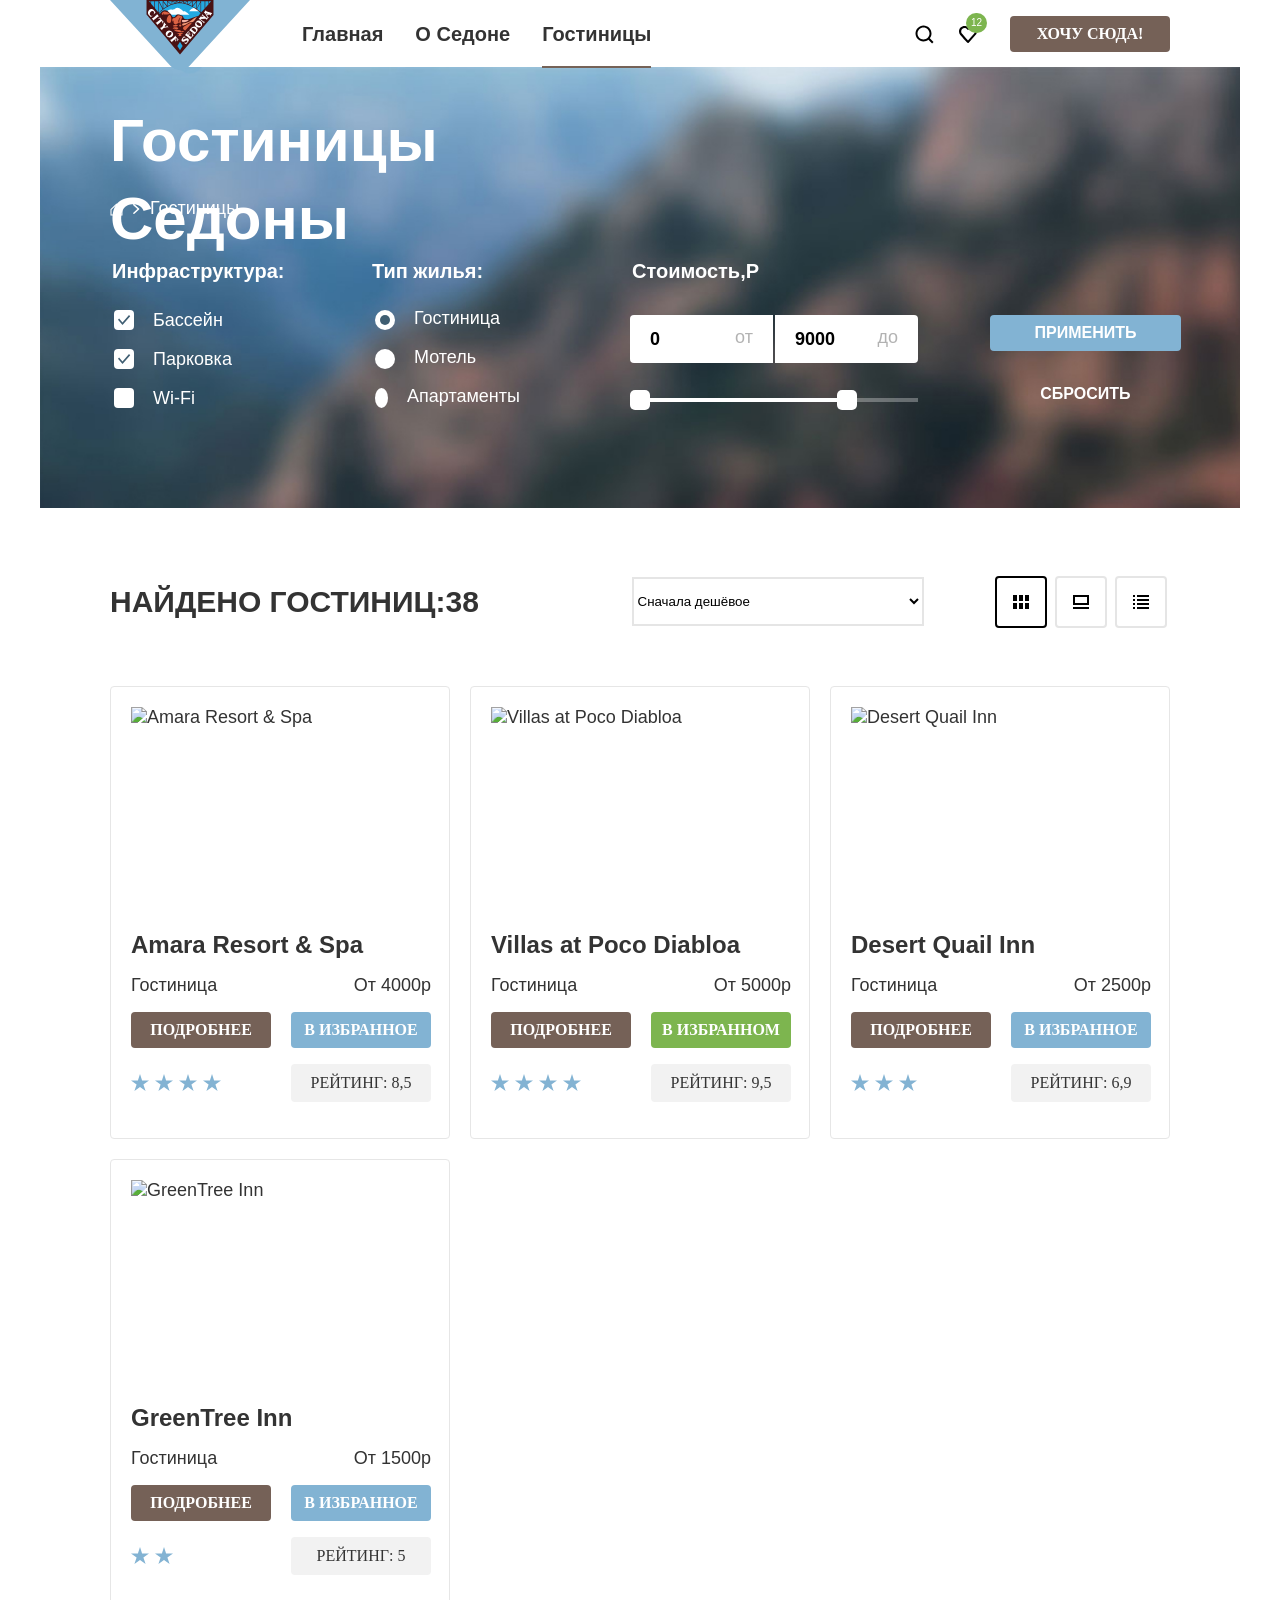
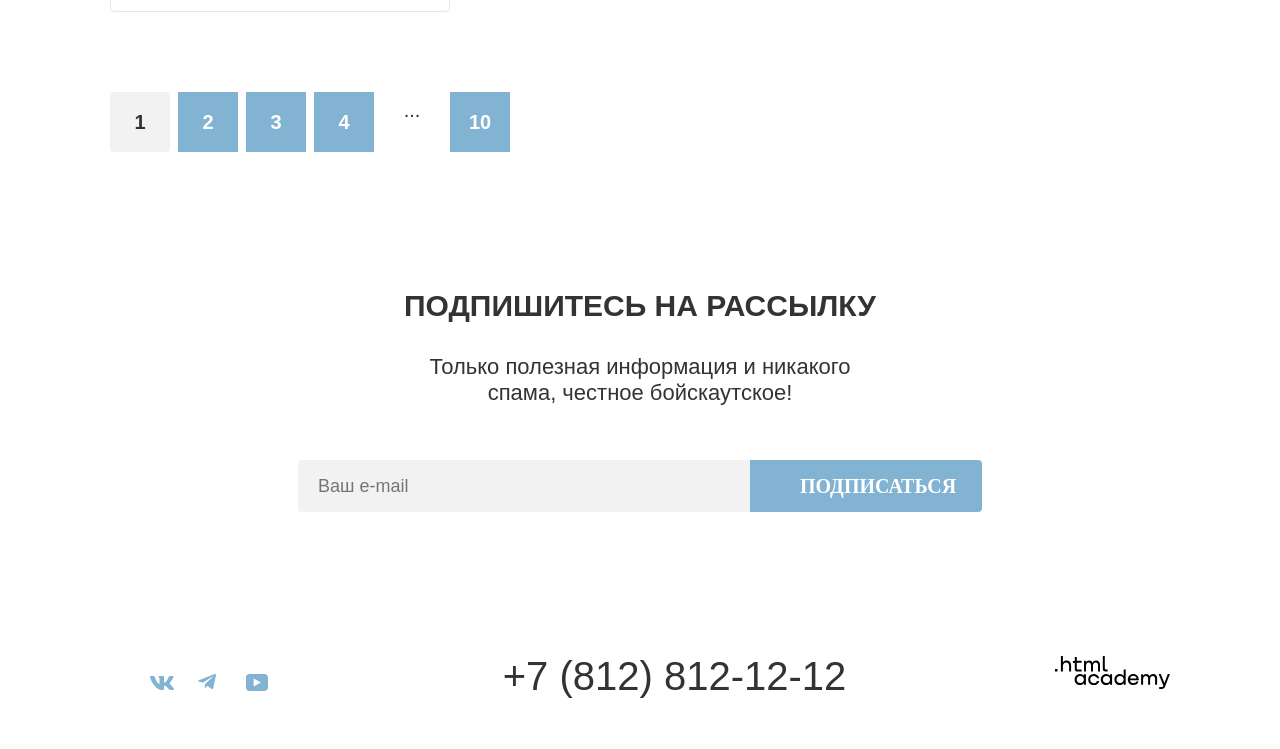
==== commit 6e098615: "Критерии" ====
--- a/catalog.html
+++ b/catalog.html
@@ -1,311 +1,305 @@
 <!DOCTYPE html>
 <html lang="ru">
-  <head>
-    <meta charset="utf-8">
-    <title>HTML Academy: Седона</title>
-    <link rel="stylesheet" href="styles/styles.css">
-    <link rel="icon" href="favicon.ico" sizes="32x32">
-  </head>
-  <body>
-     <div class="page-container">
-    <header class="hero-page">
-     <nav class="navigation">
-        <a class="logo" href="index.html">
-        <img src="images/logo-Sedona.svg" width="140" height="70" alt="Логотип Седоны">
-        </a>
-        <ul class="navigation-list">
-          <li class="navigation-iterm">
-            <a class="navigation-link" href="index.html">Главная</a>
-          </li>
-          <li class="navigation-iterm">
-            <a class="navigation-link" href="about.html">О Cедоне</a>
-          </li>
-          <li class="navigation-iterm">
-            <a class="navigation-link navigation-link-active" href="catalog.html">Гостиницы</a>
-          </li>
-          </ul>
-          <ul class="navigation-user">
-         <li class="navigation-iterm">
-         <a class="navigation-link link-user" href="#">
-          <svg xmlns="http://www.w3.org/2000/svg" width="20" height="20" viewBox="0 0 20 20" fill="none">
+<head>
+<meta charset="utf-8">
+<title>HTML Academy: Седона</title>
+<link rel="stylesheet" href="styles/styles.css">
+<link rel="icon" href="favicon.ico" sizes="32x32">
+</head>
+<body>
+<div class="page-container">
+<header class="hero-page">
+<nav class="navigation">
+<a class="logo" href="index.html">
+<img src="images/logo-Sedona.svg" width="140" height="70" alt="Логотип Седоны">
+</a>
+<ul class="navigation-list">
+<li class="navigation-iterm">
+<a class="navigation-link" href="index.html">Главная</a>
+</li>
+<li class="navigation-iterm">
+<a class="navigation-link" href="about.html">О Cедоне</a>
+</li>
+<li class="navigation-iterm">
+<a class="navigation-link navigation-link-active" href="catalog.html">Гостиницы</a>
+</li>
+</ul>
+<ul class="navigation-user">
+<li class="navigation-iterm">
+<a class="navigation-link link-user" href="#">
+<svg xmlns="http://www.w3.org/2000/svg" width="20" height="20" viewBox="0 0 20 20" fill="none">
 <path d="M19.5 18.0083L15.8 14.3287C16.8 13.0359 17.5 11.3453 17.5 9.4558C17.5 5.08011 13.9 1.5 9.5 1.5C5.1 1.5 1.5 5.17956 1.5 9.55525C1.5 13.9309 5.1 17.511 9.5 17.511C11.3 17.511 13 16.9144 14.4 15.8204L18.1 19.5L19.5 18.0083ZM9.5 15.5221C6.2 15.5221 3.5 12.837 3.5 9.55525C3.5 6.27348 6.2 3.5884 9.5 3.5884C12.8 3.5884 15.5 6.27348 15.5 9.55525C15.5 12.837 12.8 15.5221 9.5 15.5221Z" fill="black"/>
 </svg>
-          <span class="visually-hidden">
-          Поиск
-          </span>
-        <span class="visually-hidden"></span>
-        </a>
-         </li>
-          <li class="navigation-iterm">
-            <a class="navigation-link link-user" href="#">
-                  <svg xmlns="http://www.w3.org/2000/svg" width="20" height="20" viewBox="0 0 20 20" fill="none">
+<span class="visually-hidden">
+Поиск
+</span>
+<span class="visually-hidden"></span>
+</a>
+</li>
+<li class="navigation-iterm">
+<a class="navigation-link link-user" href="#">
+<svg xmlns="http://www.w3.org/2000/svg" width="20" height="20" viewBox="0 0 20 20" fill="none">
 <path d="M9.9 19C9.6 19 9.3 18.9 9.1 18.6C3.7 12.5 2.4 11.1 2.1 10.7C1.4 9.8 1 8.6 1 7.4C1 4.4 3.4 2 6.5 2C7.8 2 9 2.5 10 3.3C11 2.5 12.3 2 13.5 2C16.5 2 19 4.4 19 7.4C19 8.7 18.5 9.9 17.7 10.8L10.7 18.7C10.5 18.9 10.3 19 9.9 19ZM3.9 9.5C4.2 9.9 7.4 13.5 10 16.4L16.2 9.4C16.7 8.9 16.9 8.2 16.9 7.4C16.9 5.6 15.4 4.1 13.6 4.1C12.6 4.1 11.6 4.6 10.9 5.4C10.6 5.7 10.3 5.8 10 5.8C9.7 5.8 9.4 5.6 9.2 5.4C8.5 4.6 7.5 4.1 6.5 4.1C4.7 4.1 3.2 5.6 3.2 7.4C3.1 8.3 3.5 9 3.9 9.5C3.8 9.5 3.8 9.5 3.9 9.5Z" fill="black"/>
 </svg>
-              <span class="visually-hidden">12</span>
-              <span class="favorites">12</span>
-            </a>
-             <li class="navigation-iterm">
-            <a href="#"  class="button-want button-brown">Хочу сюда!</a>
-        </li>
-        </ul>
-      </nav>
-    </header>
-    <main class="main-container">
-        <header class="header-inner">
-        <section class="catalog-services">
-        <h1 class="inner-header-title">Гостиницы Седоны</h1>
-        <ul class="breadcrumbs">
-          <li class="breadcrumbs-item">
-            <a class=" breadcrumbs-link breadcrumbs-link-main" href="index.html">
-            </a>
-            </li>
-          <li class="breadcrumbs-item">
-            <a class="breadcrumbs-link">Гостиницы
-            </a>
-          </li>
-        </ul>
-          <form class="catalog-filters" action="https://echo.htmlacademy.ru/" method="get">
-        <h2 class="visually hidden"></h2>
-           <fieldset class="infrastructyre-filter">
-            <legend class="catalog-filer-title">Инфраструктура:
-            </legend>
-            <ul class="infrastructyre-list">
-              <li class="infrastructyre-item">
-                <label class="control">
-                  <input class="control-input" type="checkbox" name="Бассейн" checked>
-                 <span class="item-option"> Бассейн </span>
-                </label>
-              </li>
-              <li class="infrastructyre-item">
-                <label class="control">
-                  <input class="control-input" type="checkbox" name="Парковка" checked>
-                  <span class="item-option">Парковка</span>
-                </label>
-              </li>
-              <li class="infrastructyre-item">
-                <label class="control">
-                  <input class="control-input" type="checkbox" name="Wi-Fi">
-                  <span>Wi-Fi</span>
-                </label>
-              </li>
-            </ul>
-          </fieldset>
-          <fieldset class="housing-filter">
-            <legend class="catalog-filer-title">Тип жилья:
-            </legend>
-            <ul class="housing-list">
-              <li class="housing-item">
-                <label class="control">
-                  <input class="check-housing" type="radio" name="product-group" value="Hotel" checked>
-                  <span class="item-option"> Гостиница </span>
-                </label>
-              </li>
-              <li class="housing-item">
-                  <label class="control">
-                  <input class="check-housing"  type="radio" name="product-group" value="Motel">
-                  <span class="item-option"> Мотель </span>
-                </label>
-              </li>
-              <li class="housing-item">
-                <label class="control">
-                  <input class="check-housing" type="radio" name="product-group" value="Appart">
-                  <span class="item-option"> Апартаменты </span>
-                </label>
-               </li>
-            </ul>
-          </fieldset>
-            <fieldset class="price-filter">
-            <legend class="catalog-filter-title"> Стоимость,Р
-            </legend>
-            <div class="filter-container">
-            <label for="price-from" class="label-price">
-           <input class="input-price input-from" type="number" name="price-from" id="price-from" min="0" value="0">
-           <span class="choice"> от </span>
-            </label>
-            <label for="price-label" class="label-price">
-            <input class="input-price input-to" type="number" name="price-to" id="price-to" min="0" value="9000">
-            <span class="choice"> до </span>
-            </label>
-            </div>
-            <div class="range">
-             <div class="range-slider">
-             <button class="range-button minimal" type="button"></button>
-             <span class="visually-hidden"> Уменьшить</span>
-            <button class="range-button maximal" type="button"></button>
-            <span class="visually-hidden"> Увеличить </span>
-            </div>
-            </div>
-             </fieldset>
-             <div class="submit-reset-filter">
-          <button class="button-submit button-blue" type="submit" disabled>Применить</button>
-          <button class="button-reset" type="reset">Сбросить</button>
-          </div>
-           </form>
-       </header>
-      </section>
-       <section class="name-hotels">
-        <div class="sorting">
-        <h2 class="found-hotels">Найдено гостиниц:38</h2>
-        <select class="select-control">
-          <option value="сheap">Сначала дешёвое</option>
-          <option value="expensive">Сначала дорогое</option>
-          <option value="popular">Сначала популярное</option>
-        </select>
-        <ul class="sorting-product">
-          <li class="sort-product-item-table">
-            <a href="catalog.html?view=tile" class="sort-link-table">
-              <span class="visually-hidden">Показать таблицей
-              </span>
-            </a>
-          </li>
-          <li class="sort-product-item-card">
-            <a href="catalog.html?view=card" class="sort-link-card">
-              <span class="visually-hidden">Показать карточки</span>
-            </a>
-          </li>
-          <li class="sort-product-item-list">
-            <a href="catalog.html?view=list" class="sort-link-list">
-              <span class="visually-hidden">Показать списком</span>
-            </a>
-          </li>
-        </ul>
-        </div>
-        <ul class="hotel-list">
-          <li class="hotel-card">
-            <a href="#" class="hotel-card-image-link">
-              <img src="images/amara-resort-spa.jpg" width="300" height="212" alt="Amara Resort & Spa">
-              <h3 class="hotel-name">Amara Resort & Spa</h3>
-            </a>
-            <span class="type">Гостиница</span>
-            <span class="price">От 4000р</span>
-            <a href="#" class="button-brown-hotel button-brown">Подробнее</a>
-            <button class="button-hotel button-blue" type="button">В Избранное</button>
-            <div class="stars-4">
-              <span class="visually-hidden">4 звезды</span>
-              </div>
-              <span class="grade">Рейтинг: 8,5</span>
-          </li>
-          <li class="hotel-card">
-            <a href="#" class="hotel-card-image-link">
-             <img src="images/villas-at-poco.jpg" width="300" height="212" alt="Villas at Poco Diabloa">
-              <h3 class="hotel-name">Villas at Poco Diabloa</h3>
-            </a>
-            <span class="type">Гостиница</span>
-            <span class="price">От 5000р</span>
-            <a href="#" class="button-brown-hotel button-brown">Подробнее</a>
-            <button class="button-green" type="button">В избранном</button>
-            <div class="stars-4">
-              <span class="visually-hidden">4 звезды</span>
-              </div>
-              <span class="grade">Рейтинг: 9,5</span>
-          </li>
-          <li class="hotel-card">
-            <a href="#" class="hotel-card-image-link">
-              <img src="images/desert-quail.jpg" width="300" height="212" alt="Desert Quail Inn">
-              <h3 class="hotel-name">Desert Quail Inn</h3>
-            </a>
-            <span class="type">Гостиница</span>
-            <span class="price">От 2500р</span>
-            <a href="#" class="button-brown-hotel button-brown">Подробнее</a>
-            <button class="button-hotel button-blue" type="button">В избранноe</button>
-            <div class="stars-3">
-              <span class="visually-hidden">3 звезды</span>
-              </div>
-              <span class="grade">Рейтинг: 6,9</span>
-          </li>
-          <li class="hotel-card">
-            <a href="#" class="hotel-card-image-link">
-              <img src="images/greentree.jpg" width="300" height="212" alt="GreenTree Inn">
-              <h3 class="hotel-name">GreenTree Inn</h3>
-            </a>
-            <span class="type">Гостиница</span>
-            <span class="price">От 1500р</span>
-            <a href="#" class="button-brown-hotel button-brown">Подробнее</a>
-            <button class="button-hotel button-blue" type="button">В избранноe</button>
-            <div class="stars-2">
-              <span class="visually-hidden">2,5 звезды</span>
-              </div>
-              <span class="grade">Рейтинг: 5</span>
-
-          </li>
-        </ul>
-        <ul class="pagination">
-          <li class="pagination-item">
-            <a href="#" class="pagination-current">1</a>
-          <li class="pagination-item">
-            <a href="#" class="pagination-link">2</a>
-          </li>
-          <li class="pagination-item">
-            <a href="#" class="pagination-link">3</a>
-          </li>
-          <li class="pagination-_item">
-            <a href="#" class="pagination-link">4</a>
-          </li>
-          <li class="pagination-item">
-              <span class="pagination-dots">
-                ...
-              </span>
-           <li class="pagination-item">
-            <a href="#" class="pagination-link">10</a>
-          </li>
-        </ul>
-      </section>
-         <section class="mail-catalog">
-         <p class="catalog-newsletter">
-            Подпишитесь на рассылку
-          </p>
-          <p class="section-text mailing-description-catalog">
-            Только полезная информация и никакого спама, честное бойскаутское!
-            </p>
-            <form class="form-catalog-email" action="https://echo.htmlacademy.ru/" method="post">
-            <label class="visually-hidden" for="subscribe-email"></label>
-            <input class="your-mail-catalog" id="subscribe-email" type="email" name="subscribe-email"
-              placeholder="Ваш e-mail" required>
-            <button class="subscribe-button button-blue" type="submit">Подписаться</button>
-          </form>
-        </section>
-      </main>
-    <footer class="footer-container">
-      <section class="social-media">
-        <h2 class="visually-hidden"> </h2>
-        <ul class="social-media-list">
-          <li class="social-media-item social">
-            <a class="social-link" href="https://vk.com/htmlacademy">
-             <svg class="social-link-icon" xmlns="http://www.w3.org/2000/svg" width="24" height="14" viewBox="0 0 24 14" fill="none">
+<span class="favorites">12</span>
+</a>
+<li class="navigation-iterm">
+<a href="#"  class="button-want button-brown">Хочу сюда!</a>
+</li>
+</ul>
+</nav>
+</header>
+<main class="main-container">
+<header class="header-inner">
+<section class="catalog-services">
+<h1 class="inner-header-title">Гостиницы Седоны</h1>
+<ul class="breadcrumbs">
+<li class="breadcrumbs-item">
+<a class=" breadcrumbs-link breadcrumbs-link-main" href="index.html"></a>
+</li>
+<li class="breadcrumbs-item">
+<a class="breadcrumbs-link">Гостиницы
+</a>
+</li>
+</ul>
+<form class="catalog-filters" action="https://echo.htmlacademy.ru/" method="get">
+<fieldset class="infrastructyre-filter">
+<legend class="catalog-filer-title">Инфраструктура:</legend>
+<ul class="infrastructyre-list">
+<li class="infrastructyre-item">
+<label class="control">
+<input class="control-input" type="checkbox" name="Бассейн" checked>
+<span class="item-option"> Бассейн </span>
+</label>
+</li>
+<li class="infrastructyre-item">
+<label class="control">
+<input class="control-input" type="checkbox" name="Парковка" checked>
+<span class="item-option">Парковка</span>
+</label>
+</li>
+<li class="infrastructyre-item">
+<label class="control">
+<input class="control-input" type="checkbox" name="Wi-Fi">
+<span>Wi-Fi</span>
+</label>
+</li>
+</ul>
+</fieldset>
+<fieldset class="housing-filter">
+<legend class="catalog-filer-title">Тип жилья:
+</legend>
+<ul class="housing-list">
+<li class="housing-item">
+<label class="control">
+<input class="check-housing" type="radio" name="product-group" value="Hotel" checked>
+<span class="item-option"> Гостиница </span>
+</label>
+</li>
+<li class="housing-item">
+<label class="control">
+<input class="check-housing"  type="radio" name="product-group" value="Motel">
+<span class="item-option"> Мотель </span>
+</label>
+</li>
+<li class="housing-item">
+<label class="control">
+<input class="check-housing" type="radio" name="product-group" value="Appart">
+<span class="item-option"> Апартаменты </span>
+</label>
+</li>
+</ul>
+</fieldset>
+<fieldset class="price-filter">
+<legend class="catalog-filter-title"> Стоимость,Р
+</legend>
+<div class="filter-container">
+<label for="price-from" class="label-price">
+<input class="input-price input-from" type="number" name="price-from" id="price-from" min="0" value="0">
+<span class="choice"> от </span>
+</label>
+<label for="price-to" class="label-price">
+<input class="input-price input-to" type="number" name="price-to" id="price-to" min="0" value="9000">
+<span class="choice"> до </span>
+</label>
+</div>
+<div class="range">
+<div class="range-slider">
+<button class="range-button minimal" type="button">
+<span class="visually-hidden"> Уменьшить</span>
+</button>
+<button class="range-button maximal" type="button">
+<span class="visually-hidden"> Увеличить </span>
+</button>
+</div>
+</div>
+</fieldset>
+<div class="submit-reset-filter">
+<button class="button-submit button-blue" type="submit">Применить</button>
+<button class="button-reset" type="reset">Сбросить</button>
+</div>
+</form>
+</section>
+</header>
+<section class="name-hotels">
+<h2 class="visually-hidden">Гостиницы</h2>
+<div class="sorting">
+<h2 class="found-hotels">Найдено гостиниц:38</h2>
+<select class="select-control">
+<option value="сheap">Сначала дешёвое</option>
+<option value="expensive">Сначала дорогое</option>
+<option value="popular">Сначала популярное</option>
+</select>
+<ul class="sorting-product">
+<li class="sort-product-item-table">
+<a href="catalog.html?view=tile" class="sort-link-table">
+<span class="visually-hidden">Показать таблицей
+</span>
+</a>
+</li>
+<li class="sort-product-item-card">
+<a href="catalog.html?view=card" class="sort-link-card">
+<span class="visually-hidden">Показать карточки</span>
+</a>
+</li>
+<li class="sort-product-item-list">
+<a href="catalog.html?view=list" class="sort-link-list">
+<span class="visually-hidden">Показать списком</span>
+</a>
+</li>
+</ul>
+</div>
+<ul class="hotel-list">
+<li class="hotel-card">
+<a href="#" class="hotel-card-image-link">
+<img src="images/amara-resort-spa-1.jpg" width="300" height="212" alt="Amara Resort & Spa">
+<h3 class="hotel-name">Amara Resort & Spa</h3>
+</a>
+<span class="type">Гостиница</span>
+<span class="price">От 4000р</span>
+<a href="#" class="button-brown-hotel button-brown">Подробнее</a>
+<button class="button-hotel button-blue" type="button">В Избранное</button>
+<div class="stars-4">
+<span class="visually-hidden">4 звезды</span>
+</div>
+<span class="grade">Рейтинг: 8,5</span>
+</li>
+<li class="hotel-card">
+<a href="#" class="hotel-card-image-link">
+<img src="images/villas-at-poco-2.jpg" width="300" height="212" alt="Villas at Poco Diabloa">
+<h3 class="hotel-name">Villas at Poco Diabloa</h3>
+</a>
+<span class="type">Гостиница</span>
+<span class="price">От 5000р</span>
+<a href="#" class="button-brown-hotel button-brown">Подробнее</a>
+<button class="button-green" type="button">В избранном</button>
+<div class="stars-4">
+<span class="visually-hidden">4 звезды</span>
+</div>
+<span class="grade">Рейтинг: 9,5</span>
+</li>
+<li class="hotel-card">
+<a href="#" class="hotel-card-image-link">
+<img src="images/desert-quail-3.jpg" width="300" height="212" alt="Desert Quail Inn">
+<h3 class="hotel-name">Desert Quail Inn</h3>
+</a>
+<span class="type">Гостиница</span>
+<span class="price">От 2500р</span>
+<a href="#" class="button-brown-hotel button-brown">Подробнее</a>
+<button class="button-hotel button-blue" type="button">В избранноe</button>
+<div class="stars-3">
+<span class="visually-hidden">3 звезды</span>
+</div>
+<span class="grade">Рейтинг: 6,9</span>
+</li>
+<li class="hotel-card">
+<a href="#" class="hotel-card-image-link">
+<img src="images/greentree-4.jpg" width="300" height="212" alt="GreenTree Inn">
+<h3 class="hotel-name">GreenTree Inn</h3>
+</a>
+<span class="type">Гостиница</span>
+<span class="price">От 1500р</span>
+<a href="#" class="button-brown-hotel button-brown">Подробнее</a>
+<button class="button-hotel button-blue" type="button">В избранноe</button>
+<div class="stars-2">
+<span class="visually-hidden">2,5 звезды</span>
+</div>
+<span class="grade">Рейтинг: 5</span>
+</li>
+</ul>
+<ul class="pagination">
+<li class="pagination-item">
+<a href="#" class="pagination-current">1</a>
+<li class="pagination-item">
+<a href="#" class="pagination-link">2</a>
+</li>
+<li class="pagination-item">
+<a href="#" class="pagination-link">3</a>
+</li>
+<li class="pagination-_item">
+<a href="#" class="pagination-link">4</a>
+</li>
+<li class="pagination-item">
+<span class="pagination-dots">
+...
+</span>
+<li class="pagination-item">
+<a href="#" class="pagination-link">10</a>
+</li>
+</ul>
+</section>
+<section class="mail-catalog">
+<h2 class="title-newslatter"> Подпишитесь на рассылку </h2>
+<p class="catalog-newsletter">
+</p>
+<p class="section-text mailing-description-catalog">
+Только полезная информация и никакого спама, честное бойскаутское!
+</p>
+<form class="form-catalog-email" action="https://echo.htmlacademy.ru/" method="post">
+<label class="visually-hidden" for="subscribe-email"></label>
+<input class="your-mail-catalog" id="subscribe-email" type="email" name="subscribe-email"
+placeholder="Ваш e-mail" required>
+<button class="subscribe-button button-blue" type="submit">Подписаться</button>
+</form>
+</section>
+</main>
+<footer class="footer-container">
+<section class="social-media">
+<h2 class="visually-hidden">Подвал сайта</h2>
+<ul class="social-media-list">
+<li class="social-media-item social">
+<a class="social-link" href="https://vk.com/htmlacademy">
+<svg class="social-link-icon" xmlns="http://www.w3.org/2000/svg" width="24" height="14" viewBox="0 0 24 14" fill="none">
 <path fill-rule="evenodd" clip-rule="evenodd" d="M23.45 0.948C23.616 0.402 23.45 0 22.655 0H20.03C19.362 0 19.054 0.347 18.887 0.73C18.887 0.73 17.552 3.926 15.661 6.002C15.049 6.604 14.771 6.795 14.437 6.795C14.27 6.795 14.019 6.604 14.019 6.057V0.948C14.019 0.292 13.835 0 13.279 0H9.151C8.734 0 8.483 0.304 8.483 0.593C8.483 1.214 9.429 1.358 9.526 3.106V6.904C9.526 7.737 9.373 7.888 9.039 7.888C8.149 7.888 5.984 4.677 4.699 1.003C4.45 0.288 4.198 0 3.527 0H0.9C0.15 0 0 0.347 0 0.73C0 1.412 0.89 4.8 4.145 9.281C6.315 12.341 9.37 14 12.153 14C13.822 14 14.028 13.632 14.028 12.997V10.684C14.028 9.947 14.186 9.8 14.715 9.8C15.105 9.8 15.772 9.992 17.33 11.467C19.11 13.216 19.403 14 20.405 14H23.03C23.78 14 24.156 13.632 23.94 12.904C23.702 12.18 22.852 11.129 21.725 9.882C21.113 9.172 20.195 8.407 19.916 8.024C19.527 7.533 19.638 7.314 19.916 6.877C19.916 6.877 23.116 2.451 23.449 0.948H23.45Z" fill="#83B3D3"/>
 </svg>
-            </a>
-          </li>
-          <li class="social-media-item social">
-            <a class="social-link" href="https://t.me/htmlacademy">
-              <svg class= "social-link-icon" xmlns="http://www.w3.org/2000/svg" width="18" height="16" viewBox="0 0 18 16" fill="none">
+</a>
+</li>
+<li class="social-media-item social">
+<a class="social-link" href="https://t.me/htmlacademy">
+<svg class= "social-link-icon" xmlns="http://www.w3.org/2000/svg" width="18" height="16" viewBox="0 0 18 16" fill="none">
 <path d="M16.785 0.0992597L0.840489 6.24776C-0.247661 6.68481 -0.241365 7.29184 0.640845 7.56253L4.73445 8.83953L14.2058 2.8637C14.6537 2.59121 15.0629 2.7378 14.7265 3.03636L7.05283 9.96185H7.05103L7.05283 9.96275L6.77045 14.1823C7.18413 14.1823 7.36669 13.9925 7.59871 13.7686L9.58705 11.8351L13.7229 14.89C14.4855 15.31 15.0332 15.0941 15.2229 14.1841L17.9379 1.38885C18.2158 0.274623 17.5126 -0.229883 16.785 0.0992597Z" fill="#83B3D3"/>
 </svg>
 <span class="visually-hidden"> </span>
-            </a>
-          </li>
-          <li class="social-media-item">
-          <a class="social-link" href="https://www.youtube.com/user/htmlacademyru">
-           <svg class= "social-link-icon" xmlns="http://www.w3.org/2000/svg" width="22" height="17" viewBox="0 0 22 17" fill="none">
+</a>
+</li>
+<li class="social-media-item">
+<a class="social-link" href="https://www.youtube.com/user/htmlacademyru">
+<svg class= "social-link-icon" xmlns="http://www.w3.org/2000/svg" width="22" height="17" viewBox="0 0 22 17" fill="none">
 <path d="M18.607 0H3.17413C1.31343 0 0 1.59375 0 3.4V13.4937C0 15.4062 1.31343 17 3.17413 17H18.8259C20.4677 17 22 15.4062 22 13.6V3.4C21.7811 1.59375 20.4677 0 18.607 0ZM7.66169 12.5375V4.4625L14.995 8.5L7.66169 12.5375Z" fill="#83B3D3"/>
 </svg>
-              <span class="visually-hidden"></span>
-              </a>
-          </li>
-        </ul>
-      </section>
-      <a class="phone-number" href="tel:78128121212"> +7 (812) 812-12-12</a>
-         <a class="htmlacademy-link" href="https://htmlacademy.ru/intensive/htmlcss">
-          <svg class="html-logo-link" xmlns="http://www.w3.org/2000/svg" width="115" height="33" fill="none" viewBox="0 0 115 33">
-            <g fill="#000" clip-path="url(#a)">
-            <path d="M0 12.9v2.6h2.5v-2.6zM11.6 4.5c-1.6 0-2.8.7-3.6 1.7h-.1V0h-2v15.5h2v-5.3c0-2.1 1.3-3.6 3.3-3.6 1.8 0 2.9 1.4 2.9 3.2v5.7h2V9.4c.1-3-1.8-4.9-4.5-4.9M26.6 4.8h-4.8V1.1h-2v3.8h-1.9v2h1.9v6c0 1.7 1 2.7 2.7 2.7h4.1v-2h-3.7c-.7 0-1.1-.4-1.1-1.1V6.8h4.8zM41.1 4.6c-1.6 0-2.9.8-3.5 2.1h-.1c-.6-1.2-1.8-2.1-3.4-2.1-1.4 0-2.5.8-3.1 1.8h-.1V4.8H29v10.6h2V10c0-2 1-3.5 2.6-3.5 1.5 0 2.4 1 2.4 2.6v6.3h2V9.8c0-2.4 1.4-3.3 2.6-3.3 1.5 0 2.4 1 2.4 2.6v6.3h2V8.9c.1-2.5-1.4-4.3-3.9-4.3M47.8 12.7c0 1.7 1 2.7 2.8 2.7h2v-2h-1.7c-.7 0-1.1-.4-1.1-1.1V0h-2zM28.9 19.7c-.9-1.1-2.2-1.8-3.9-1.8-3.1 0-5.4 2.3-5.4 5.6s2.3 5.6 5.4 5.6c1.8 0 3-.8 3.8-1.9h.1v1.6h2V18.2h-2zm-3.6 7.4c-2.2 0-3.6-1.6-3.6-3.6s1.4-3.6 3.6-3.6 3.6 1.6 3.6 3.6c0 1.9-1.4 3.6-3.6 3.6M44.2 22c-.5-2.4-2.6-4.1-5.4-4.1a5.4 5.4 0 0 0-5.6 5.6c0 3.1 2.2 5.6 5.6 5.6 2.8 0 4.9-1.8 5.4-4.2h-2.1a3.4 3.4 0 0 1-3.3 2.3c-2.2 0-3.6-1.6-3.6-3.6s1.4-3.6 3.6-3.6c1.6 0 2.8 1 3.3 2.2h2.1zM55.1 19.7c-.9-1.1-2.2-1.8-3.9-1.8-3.1 0-5.4 2.3-5.4 5.6s2.3 5.6 5.4 5.6c1.8 0 3-.8 3.8-1.9h.1v1.6h2V18.2h-2zm-3.6 7.4c-2.2 0-3.6-1.6-3.6-3.6s1.4-3.6 3.6-3.6 3.6 1.6 3.6 3.6c0 1.9-1.5 3.6-3.6 3.6M68.7 19.8c-.9-1.1-2.2-1.9-3.9-1.9-3.1 0-5.4 2.3-5.4 5.6s2.2 5.6 5.4 5.6c1.7 0 3-.8 3.8-1.8h.1v1.5h2V13.4h-2zm-3.6 7.3c-2.2 0-3.6-1.6-3.6-3.6s1.4-3.6 3.6-3.6 3.6 1.6 3.6 3.6c-.1 2-1.5 3.6-3.6 3.6M78.3 17.9c-3.3 0-5.5 2.5-5.5 5.6 0 3 2.1 5.6 5.5 5.6 2.5 0 4.5-1.3 5.2-3.6h-2.1c-.5 1-1.6 1.6-3 1.6-1.9 0-3.3-1.3-3.4-2.9h8.8c.2-3.6-2-6.3-5.5-6.3m0 1.9c1.7 0 3 1 3.3 2.6h-6.5c.3-1.5 1.5-2.6 3.2-2.6M98.2 17.9c-1.6 0-2.9.8-3.6 2h-.1c-.6-1.2-1.8-2-3.4-2-1.4 0-2.5.7-3.1 1.8v-1.5h-1.9v10.6h2v-5.4c0-2 1-3.4 2.6-3.5 1.5 0 2.4 1 2.4 2.6v6.3h2v-5.6c0-2.4 1.4-3.3 2.6-3.3 1.5 0 2.4 1 2.4 2.6v6.3h2v-6.5c.1-2.6-1.4-4.4-3.9-4.4M109.4 27l-3.6-8.9h-2.2l4.8 11.6c-.3.9-.7 1.2-1.7 1.2h-2.5v2h2.5c1.8 0 2.8-.8 3.5-2.6l4.7-12.2h-2.1z"/></g><defs><clipPath id="a">
-            <path fill="#fff" d="M0 0h115v33H0z"/></clipPath></defs></svg>
-        <!--<img class="html-academy-logo" src="images/logo-htmlacademy.svg" width="115" height="33" alt="Логотип Академии"> -->
-       </a>
-    </footer>
-    </div>
-    </body>
-    </html>
-    </div>
-    </body>
-    </html>
+<span class="visually-hidden"></span>
+</a>
+</li>
+</ul>
+</section>
+<a class="phone-number" href="tel:78128121212"> +7 (812) 812-12-12</a>
+<a class="htmlacademy-link" href="https://htmlacademy.ru/intensive/htmlcss">
+<svg class="html-logo-link" xmlns="http://www.w3.org/2000/svg" width="115" height="33" fill="none" viewBox="0 0 115 33">
+<g fill="#000" clip-path="url(#a)">
+<path d="M0 12.9v2.6h2.5v-2.6zM11.6 4.5c-1.6 0-2.8.7-3.6 1.7h-.1V0h-2v15.5h2v-5.3c0-2.1 1.3-3.6 3.3-3.6 1.8 0 2.9 1.4 2.9 3.2v5.7h2V9.4c.1-3-1.8-4.9-4.5-4.9M26.6 4.8h-4.8V1.1h-2v3.8h-1.9v2h1.9v6c0 1.7 1 2.7 2.7 2.7h4.1v-2h-3.7c-.7 0-1.1-.4-1.1-1.1V6.8h4.8zM41.1 4.6c-1.6 0-2.9.8-3.5 2.1h-.1c-.6-1.2-1.8-2.1-3.4-2.1-1.4 0-2.5.8-3.1 1.8h-.1V4.8H29v10.6h2V10c0-2 1-3.5 2.6-3.5 1.5 0 2.4 1 2.4 2.6v6.3h2V9.8c0-2.4 1.4-3.3 2.6-3.3 1.5 0 2.4 1 2.4 2.6v6.3h2V8.9c.1-2.5-1.4-4.3-3.9-4.3M47.8 12.7c0 1.7 1 2.7 2.8 2.7h2v-2h-1.7c-.7 0-1.1-.4-1.1-1.1V0h-2zM28.9 19.7c-.9-1.1-2.2-1.8-3.9-1.8-3.1 0-5.4 2.3-5.4 5.6s2.3 5.6 5.4 5.6c1.8 0 3-.8 3.8-1.9h.1v1.6h2V18.2h-2zm-3.6 7.4c-2.2 0-3.6-1.6-3.6-3.6s1.4-3.6 3.6-3.6 3.6 1.6 3.6 3.6c0 1.9-1.4 3.6-3.6 3.6M44.2 22c-.5-2.4-2.6-4.1-5.4-4.1a5.4 5.4 0 0 0-5.6 5.6c0 3.1 2.2 5.6 5.6 5.6 2.8 0 4.9-1.8 5.4-4.2h-2.1a3.4 3.4 0 0 1-3.3 2.3c-2.2 0-3.6-1.6-3.6-3.6s1.4-3.6 3.6-3.6c1.6 0 2.8 1 3.3 2.2h2.1zM55.1 19.7c-.9-1.1-2.2-1.8-3.9-1.8-3.1 0-5.4 2.3-5.4 5.6s2.3 5.6 5.4 5.6c1.8 0 3-.8 3.8-1.9h.1v1.6h2V18.2h-2zm-3.6 7.4c-2.2 0-3.6-1.6-3.6-3.6s1.4-3.6 3.6-3.6 3.6 1.6 3.6 3.6c0 1.9-1.5 3.6-3.6 3.6M68.7 19.8c-.9-1.1-2.2-1.9-3.9-1.9-3.1 0-5.4 2.3-5.4 5.6s2.2 5.6 5.4 5.6c1.7 0 3-.8 3.8-1.8h.1v1.5h2V13.4h-2zm-3.6 7.3c-2.2 0-3.6-1.6-3.6-3.6s1.4-3.6 3.6-3.6 3.6 1.6 3.6 3.6c-.1 2-1.5 3.6-3.6 3.6M78.3 17.9c-3.3 0-5.5 2.5-5.5 5.6 0 3 2.1 5.6 5.5 5.6 2.5 0 4.5-1.3 5.2-3.6h-2.1c-.5 1-1.6 1.6-3 1.6-1.9 0-3.3-1.3-3.4-2.9h8.8c.2-3.6-2-6.3-5.5-6.3m0 1.9c1.7 0 3 1 3.3 2.6h-6.5c.3-1.5 1.5-2.6 3.2-2.6M98.2 17.9c-1.6 0-2.9.8-3.6 2h-.1c-.6-1.2-1.8-2-3.4-2-1.4 0-2.5.7-3.1 1.8v-1.5h-1.9v10.6h2v-5.4c0-2 1-3.4 2.6-3.5 1.5 0 2.4 1 2.4 2.6v6.3h2v-5.6c0-2.4 1.4-3.3 2.6-3.3 1.5 0 2.4 1 2.4 2.6v6.3h2v-6.5c.1-2.6-1.4-4.4-3.9-4.4M109.4 27l-3.6-8.9h-2.2l4.8 11.6c-.3.9-.7 1.2-1.7 1.2h-2.5v2h2.5c1.8 0 2.8-.8 3.5-2.6l4.7-12.2h-2.1z"/></g><defs><clipPath id="a">
+<path fill="#fff" d="M0 0h115v33H0z"/></clipPath></defs></svg>
+</a>
+</footer>
+</div>
+</body>
+</html>
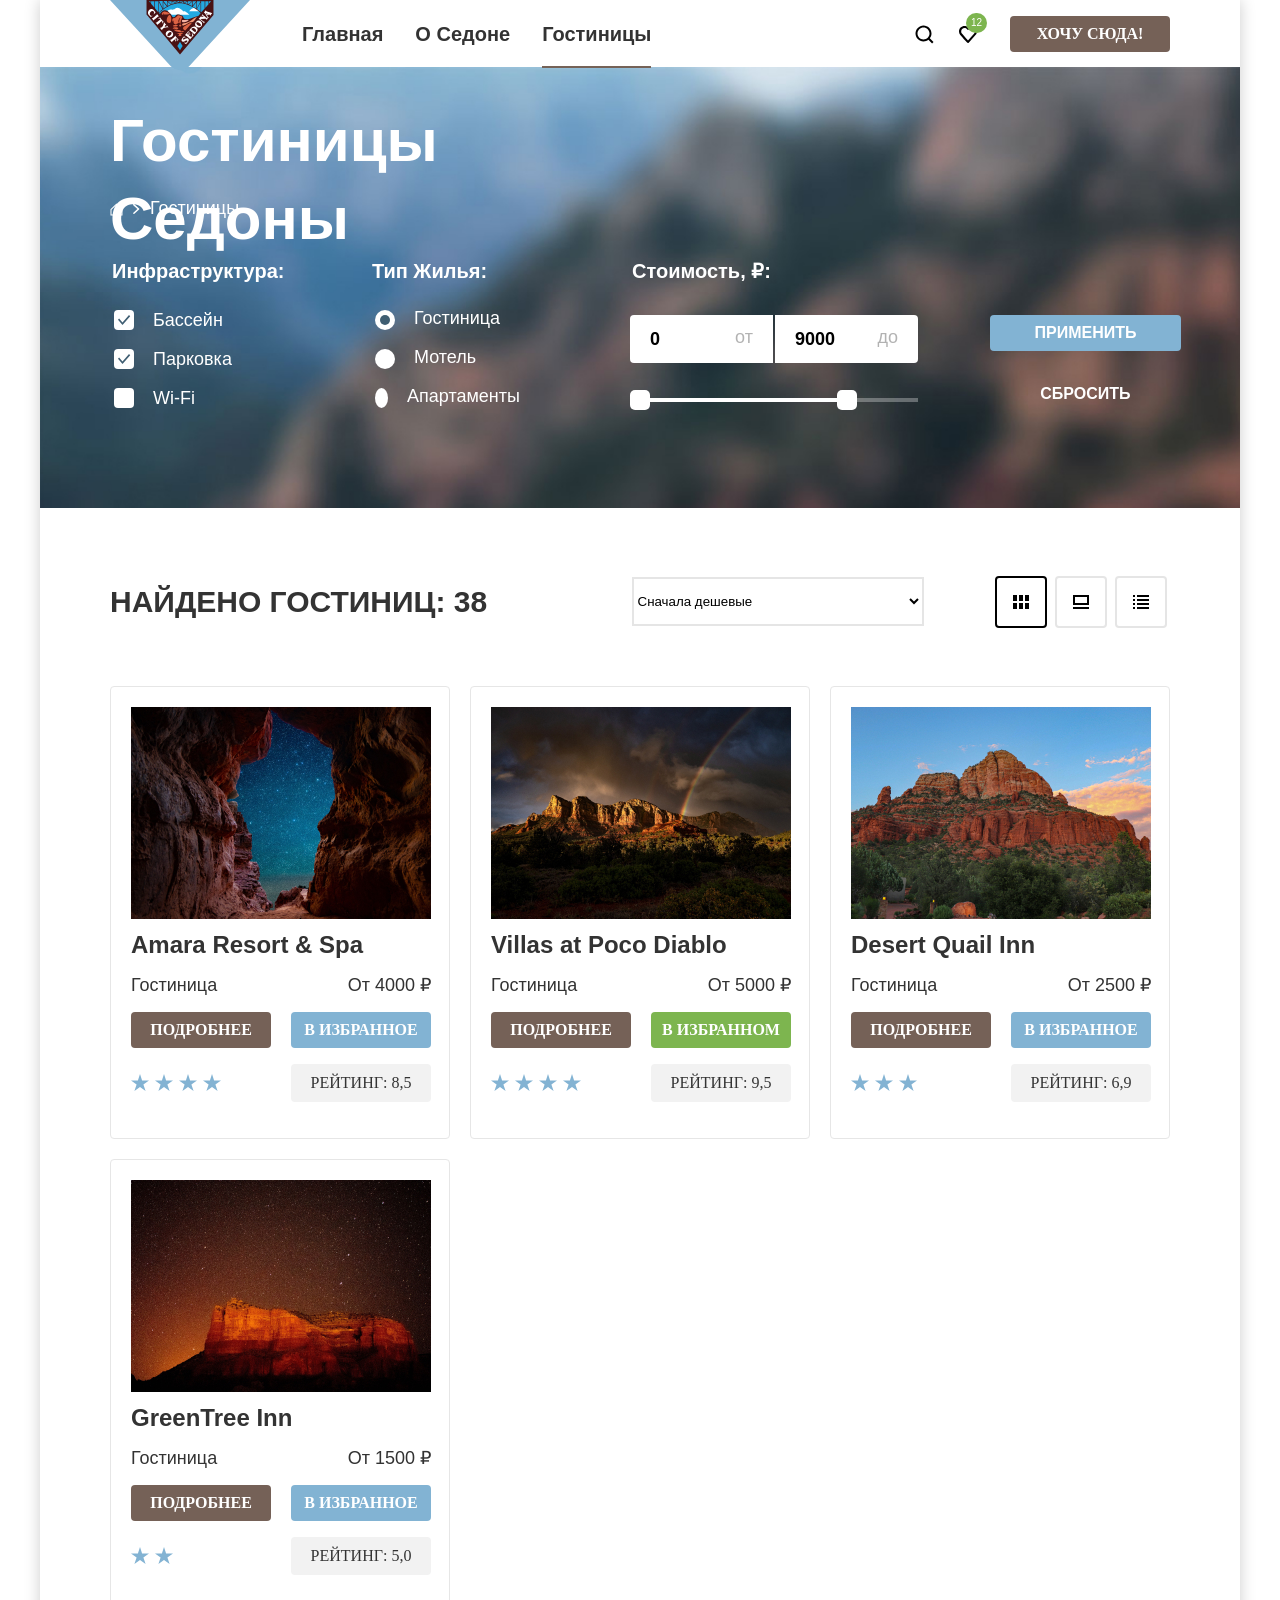
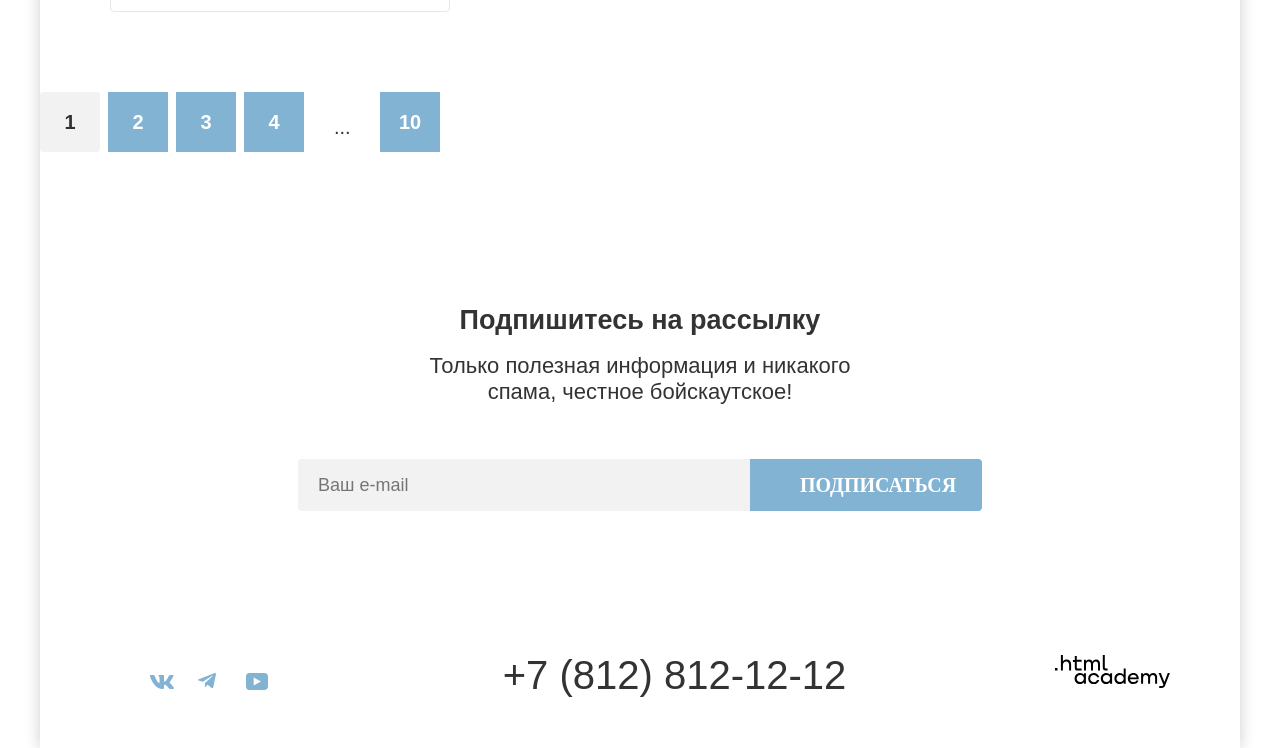
==== commit 1ec24472: "Add files via upload" ====
--- a/catalog.html
+++ b/catalog.html
@@ -50,18 +50,21 @@
 </nav>
 </header>
 <main class="main-container">
-<header class="header-inner">
-<section class="catalog-services">
+<div class="header-inner">
+<header class="catalog-title">
 <h1 class="inner-header-title">Гостиницы Седоны</h1>
 <ul class="breadcrumbs">
 <li class="breadcrumbs-item">
 <a class=" breadcrumbs-link breadcrumbs-link-main" href="index.html"></a>
 </li>
 <li class="breadcrumbs-item">
-<a class="breadcrumbs-link">Гостиницы
-</a>
-</li>
-</ul>
+<a class="breadcrumbs-link">
+<span class="breadcrumbs-link-hotel">Гостиницы
+</span>
+</a>
+</li>
+</ul>
+</header>
 <form class="catalog-filters" action="https://echo.htmlacademy.ru/" method="get">
 <fieldset class="infrastructyre-filter">
 <legend class="catalog-filer-title">Инфраструктура:</legend>
@@ -81,13 +84,13 @@
 <li class="infrastructyre-item">
 <label class="control">
 <input class="control-input" type="checkbox" name="Wi-Fi">
-<span>Wi-Fi</span>
+<span class="item-option">Wi-Fi</span>
 </label>
 </li>
 </ul>
 </fieldset>
 <fieldset class="housing-filter">
-<legend class="catalog-filer-title">Тип жилья:
+<legend class="catalog-filer-title">Тип Жилья:
 </legend>
 <ul class="housing-list">
 <li class="housing-item">
@@ -111,7 +114,7 @@
 </ul>
 </fieldset>
 <fieldset class="price-filter">
-<legend class="catalog-filter-title"> Стоимость,Р
+<legend class="catalog-filter-title title-price"> Стоимость, ₽:
 </legend>
 <div class="filter-container">
 <label for="price-from" class="label-price">
@@ -139,14 +142,13 @@
 <button class="button-reset" type="reset">Сбросить</button>
 </div>
 </form>
-</section>
-</header>
-<section class="name-hotels">
+</div>
+<div class="name-hotels">
 <h2 class="visually-hidden">Гостиницы</h2>
 <div class="sorting">
-<h2 class="found-hotels">Найдено гостиниц:38</h2>
+<h2 class="found-hotels">Найдено гостиниц: 38</h2>
 <select class="select-control">
-<option value="сheap">Сначала дешёвое</option>
+<option value="сheap">Сначала дешевые</option>
 <option value="expensive">Сначала дорогое</option>
 <option value="popular">Сначала популярное</option>
 </select>
@@ -169,6 +171,9 @@
 </li>
 </ul>
 </div>
+
+<section class="list-hotels">
+<h2 class="visually-hidden">Список предлагаемых гостиниц</h2>
 <ul class="hotel-list">
 <li class="hotel-card">
 <a href="#" class="hotel-card-image-link">
@@ -176,7 +181,7 @@
 <h3 class="hotel-name">Amara Resort & Spa</h3>
 </a>
 <span class="type">Гостиница</span>
-<span class="price">От 4000р</span>
+<span class="price">От 4000 ₽</span>
 <a href="#" class="button-brown-hotel button-brown">Подробнее</a>
 <button class="button-hotel button-blue" type="button">В Избранное</button>
 <div class="stars-4">
@@ -187,10 +192,10 @@
 <li class="hotel-card">
 <a href="#" class="hotel-card-image-link">
 <img src="images/villas-at-poco-2.jpg" width="300" height="212" alt="Villas at Poco Diabloa">
-<h3 class="hotel-name">Villas at Poco Diabloa</h3>
+<h3 class="hotel-name">Villas at Poco Diablo</h3>
 </a>
 <span class="type">Гостиница</span>
-<span class="price">От 5000р</span>
+<span class="price">От 5000 ₽</span>
 <a href="#" class="button-brown-hotel button-brown">Подробнее</a>
 <button class="button-green" type="button">В избранном</button>
 <div class="stars-4">
@@ -204,7 +209,7 @@
 <h3 class="hotel-name">Desert Quail Inn</h3>
 </a>
 <span class="type">Гостиница</span>
-<span class="price">От 2500р</span>
+<span class="price">От 2500 ₽</span>
 <a href="#" class="button-brown-hotel button-brown">Подробнее</a>
 <button class="button-hotel button-blue" type="button">В избранноe</button>
 <div class="stars-3">
@@ -218,15 +223,17 @@
 <h3 class="hotel-name">GreenTree Inn</h3>
 </a>
 <span class="type">Гостиница</span>
-<span class="price">От 1500р</span>
+<span class="price">От 1500 ₽</span>
 <a href="#" class="button-brown-hotel button-brown">Подробнее</a>
 <button class="button-hotel button-blue" type="button">В избранноe</button>
 <div class="stars-2">
 <span class="visually-hidden">2,5 звезды</span>
 </div>
-<span class="grade">Рейтинг: 5</span>
-</li>
-</ul>
+<span class="grade">Рейтинг: 5,0</span>
+</li>
+</ul>
+</section>
+</div>
 <ul class="pagination">
 <li class="pagination-item">
 <a href="#" class="pagination-current">1</a>
@@ -247,13 +254,12 @@
 <a href="#" class="pagination-link">10</a>
 </li>
 </ul>
-</section>
+
 <section class="mail-catalog">
-<h2 class="title-newslatter"> Подпишитесь на рассылку </h2>
-<p class="catalog-newsletter">
+<h2 class="title-newslatter-catalog"> Подпишитесь на рассылку </h2>
 </p>
 <p class="section-text mailing-description-catalog">
-Только полезная информация и никакого спама, честное бойскаутское!
+  Только полезная информация и никакого спама, честное бойскаутское!
 </p>
 <form class="form-catalog-email" action="https://echo.htmlacademy.ru/" method="post">
 <label class="visually-hidden" for="subscribe-email"></label>
--- a/styles/styles.css
+++ b/styles/styles.css
@@ -49,6 +49,8 @@
   min-height: 100%;
   width: 1200px;
   margin: 0 auto;
+  box-shadow: 0 0 15px 0 rgba(0, 0, 0, 0.20);
+  background-color:#fff
 }
 
 /*HEADER*/
@@ -93,6 +95,19 @@
    z-index:100;
    bottom:-2px
   }
+
+.navigation-link:hover{
+  opacity: 0.3;
+}
+
+.navigation-link:focus,
+.navigation-link:active
+{
+  opacity: 0.6;
+}
+
+
+
 
 .navigation-list{
 display:flex;
@@ -247,6 +262,7 @@
   padding-top: 102px;
   margin: 0 auto;
   text-align: center;
+  padding-bottom: 70px;
 }
 
 .advantages-bridge-title {
@@ -385,7 +401,8 @@
   line-height: 36px;
   text-transform: uppercase;
   text-align: center;
-  color: #333333
+  color: #333333;
+  margin:0
 }
 
 .main-services {
@@ -433,6 +450,11 @@
   text-align: center;
 }
 
+.date{
+  margin-block-start:0;
+  margin-block-end: 0;
+}
+
 .question {
   font-family: "PT Sans";
   font-weight: 700;
@@ -440,7 +462,8 @@
   line-height: 36px;
   text-transform: uppercase;
   color: #333333;
-  margin:0
+  margin:0;
+  padding-bottom: 20px
 }
 
 .catalog-newsletter{
@@ -532,10 +555,11 @@
   color: #ffffff;
   background-repeat: no-repeat;
   background-size: cover;
-  padding-top: 96px;
+  padding: 96px 258px 106px 258px;
   margin-top:0;
   text-align:center;
   min-height: 415px;
+  box-sizing:border-box
 }
 
 .title-newslatter {
@@ -595,7 +619,7 @@
   width: 232px;
   height: 52px;
   text-transform: uppercase;
-  background-color: #82B3D3;
+  background-color: #82b3d3;
   color: #ffffff;
   border-radius:0 4px 4px 0;
   border: none
@@ -836,7 +860,7 @@
   width:10px;
   height:10px;
   border-radius: 50%;
-  background-color: #3F5E72;
+  background-color: #3f5e72;
   right:5px;
   top:5px
 }
@@ -890,7 +914,10 @@
 .select-control:hover,
 .select-control:focus{
   border: 2px solid  #68A2CA;
-
+}
+
+.select-control:disabled{
+  border: 2px solid rgba(0, 0, 0, 0.30);
 }
 
 .name-hotels{
@@ -969,6 +996,10 @@
   background-color: #756157
 }
 
+.button-brown:disabled{
+  background-color: #e5e5e5;
+}
+
 
 .button-hotel {
   font-family: "PT Sans";
@@ -979,7 +1010,7 @@
   width: 140px;
   height: 36px;
   text-transform: uppercase;
-  background-color: #82B3D3;
+  background-color: #82b3d3;
   color: #ffffff;
   border: none;
   border-radius: 4px;
@@ -988,14 +1019,12 @@
 
 .button-blue:hover,
 .button-blue:focus{
-  background:  #68A2CA;
-}
-
-
+  background:  #68a2ca;
+}
 
 .button-blue:active{
   color: rgba(255, 255, 255, 0.30);
-  background-color: #82B3D3
+  background-color: #82b3d3
 }
 
 .button-green {
@@ -1007,7 +1036,7 @@
   width: 140px;
   height: 36px;
   text-transform: uppercase;
-  background-color: #7DB54F;
+  background-color: #7db54f;
   color: #ffffff;
   border-radius: 4px;
   border: none;
@@ -1021,10 +1050,17 @@
 
 .button-green:active{
   color: rgba(255, 255, 255, 0.30);
-  background-color: #7DB54F;
-}
-
-
+  background-color: #7db54f;
+}
+
+
+.button-green:disabled{
+  background-color: #e5e5e5;
+}
+
+.button-blue:disabled{
+  background-color: #e5e5e5;
+}
 
 a {
   color: inherit;
@@ -1145,6 +1181,7 @@
   grid-template-rows: auto min-content min-content min-content min-content;
   border: 1px solid #E6E6E6;
   border-radius: 4px;
+  overflow-wrap: break-word;
  }
 
  .hotel-card-image-link{
@@ -1152,6 +1189,19 @@
   grid-column: 1/-1;
 
 }
+
+ .hotel-card-image-link:hover{
+  opacity: 0.3;
+}
+
+ .hotel-card-image-link:focus,
+ .hotel-card-image-link:active
+{
+  opacity: 0.6;
+}
+
+
+
 
 .footer-container{
   display: flex;
@@ -1221,6 +1271,7 @@
   height: 60px;
   font-size: 20px;
   line-height:36px;
+  padding: 17px 22px 18px;
 }
 
 .social-media-list{
@@ -1317,7 +1368,7 @@
   min-height:100%;
   background-color: rgba(242, 242, 242, 0.80);
   z-index: 100;
-  display: none
+  display: none;
 }
 
 .modal-window{
@@ -1330,6 +1381,7 @@
   box-shadow: 0 25px 50px 0 rgba(0, 0, 0, 0.15);
   padding:64px 70px;
   box-sizing: border-box;
+
 }
 
 .modal-title{
@@ -1367,6 +1419,11 @@
   outline: 3px solid #83b3d3;
 }
 
+.modal-button-close:active{
+opacity: 0.3;
+outline:none
+}
+
 .label-text{
   font-size:20px;
   line-height:24px;
@@ -1388,7 +1445,7 @@
  line-height: 24px;
   width: 440px;
   height: 48px;
-  background-color: #F2F2F2;
+  background-color: #f2f2f2;
   border: none;
   border-radius: 4px;
   padding-left:20px;
@@ -1445,13 +1502,25 @@
   top: 14px;
   right: 20px;
   background-position: center;
-  background-color: #F2F2F2;
+  background-color: #f2f2f2;
+}
+
+.calendar:hover{
+  opacity:0.3
+}
+
+.calendar:focus{
+  opacity:0.6
+}
+
+.calendar:active{
+  opacity: 0.5;
 }
 
 .modal-field{
   display: flex;
   align-items: center;
-  gap:23px;
+  justify-content: space-between;
   position: relative;
 }
 
@@ -1474,7 +1543,7 @@
   font-weight: 700;
   line-height: 20px;
   border: none;
-  background-color: #F2F2F2;
+  background-color: #f2f2f2;
   appearance:textfield;
   border-top-right-radius: 0;
   outline: none;
@@ -1485,8 +1554,6 @@
     -webkit-appearance: none;
 
 }
-
-
 
 .button-minus{
   width: 40px;
@@ -1511,12 +1578,16 @@
 left: 14px;
 bottom: 14px;
 right: -14px;
-
+opacity: 0.3;
 }
 
 .button-minus:focus::before{
   outline: 3px solid #83b3d3;
   border-radius: 4px;
+}
+
+.button-minus:hover::before{
+  opacity: 1;
 }
 
 .button-plus{
@@ -1532,7 +1603,6 @@
   background-repeat: no-repeat;
   background-position: center;
 }
-
 
 .button-plus:after{
   content:"";
@@ -1552,6 +1622,7 @@
   right: 10px;
   bottom: -3px;
   top: 14px;
+  opacity: 0.3;
 }
 
 .button-plus:focus::after{
@@ -1559,7 +1630,9 @@
   border-radius: 4px;
 }
 
-
+.button-plus:hover::after{
+  opacity: 1;
+}
 
 .tooltip{
   background-image: url("../images/tooltip.svg");
@@ -1569,6 +1642,18 @@
   position:relative;
   border-radius: 50%;
   margin-left: 10px;
+}
+
+.tooltip:hover{
+  opacity:0.3
+}
+
+.tooltip:focus{
+  opacity:0.6
+}
+
+.tooltip:active{
+  opacity: 0.5;
 }
 
 .tooltip-text{
@@ -1610,7 +1695,7 @@
   width:577px;
   height:60px;
   margin-top: 48px;
-  background-color: #83B3D3;
+  background-color: #83b3d3;
   border: none;
   border-radius: 4px;
   margin-bottom: 64px;
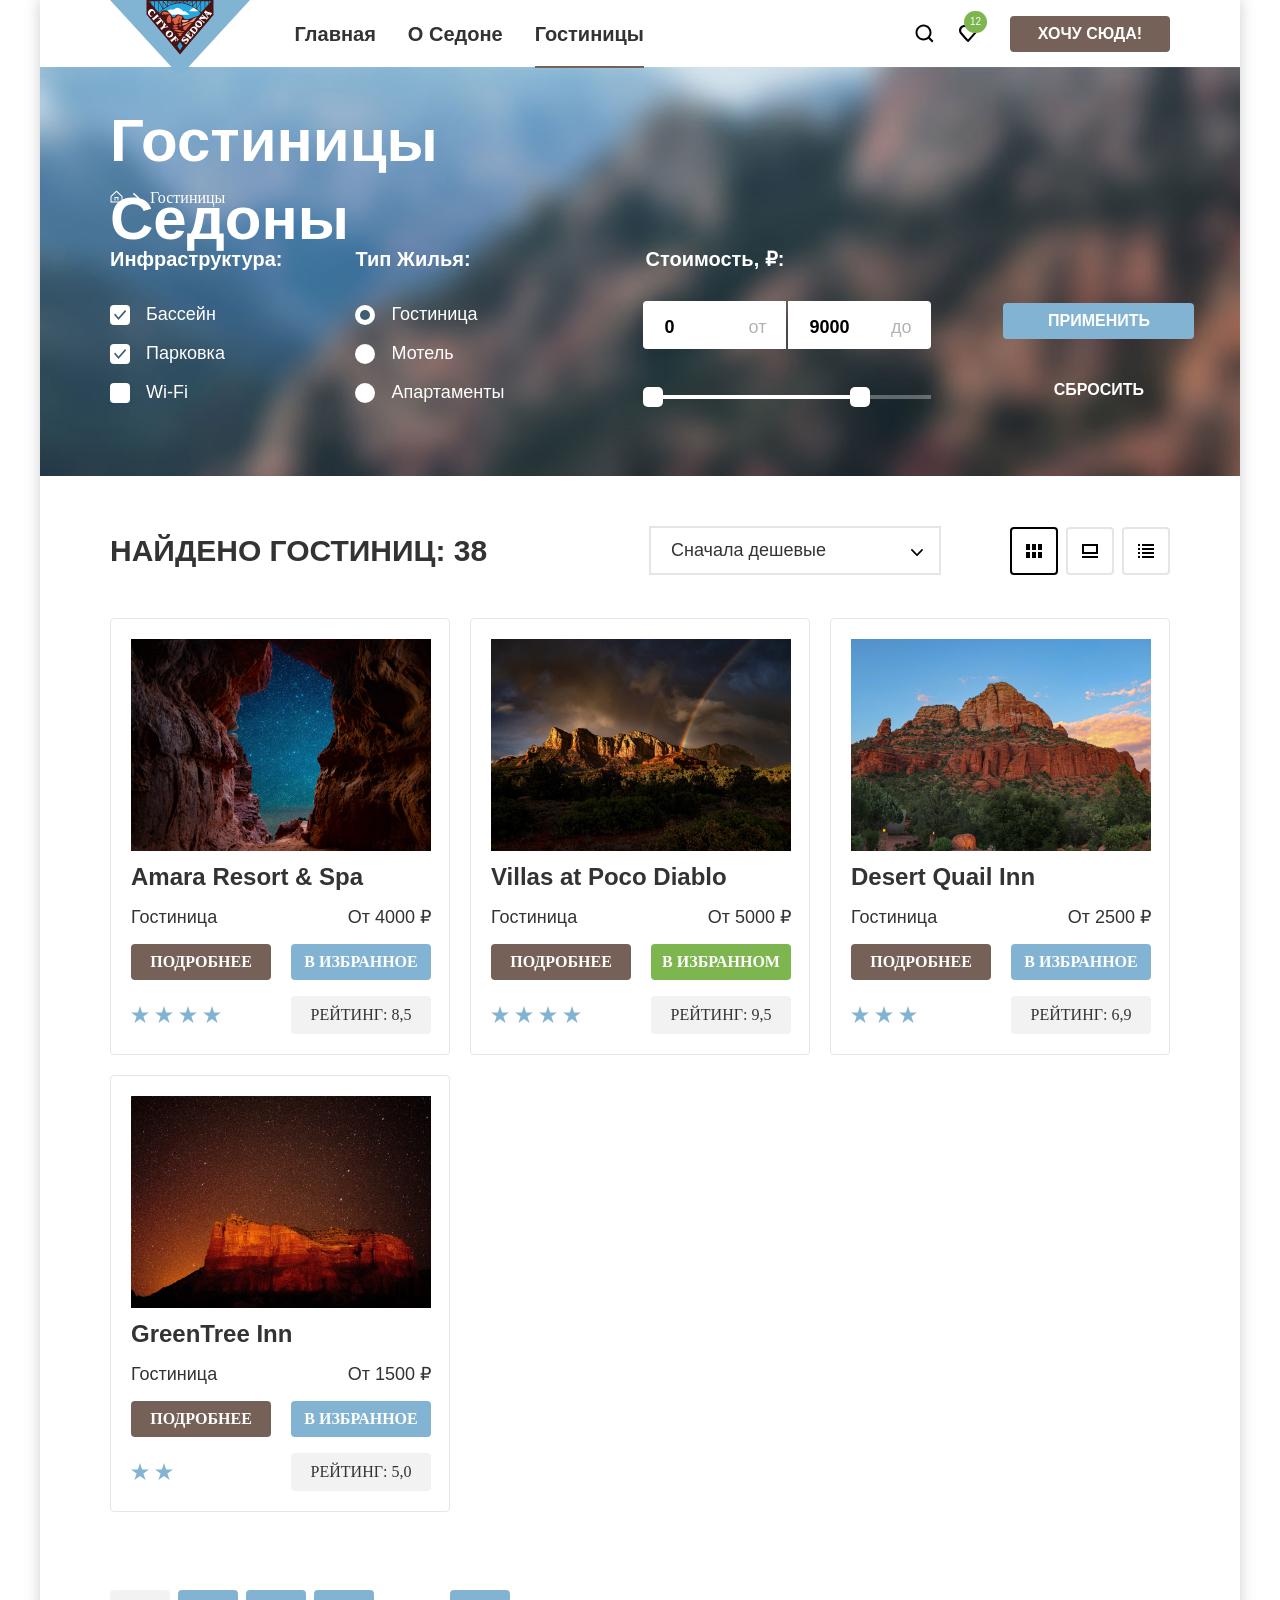
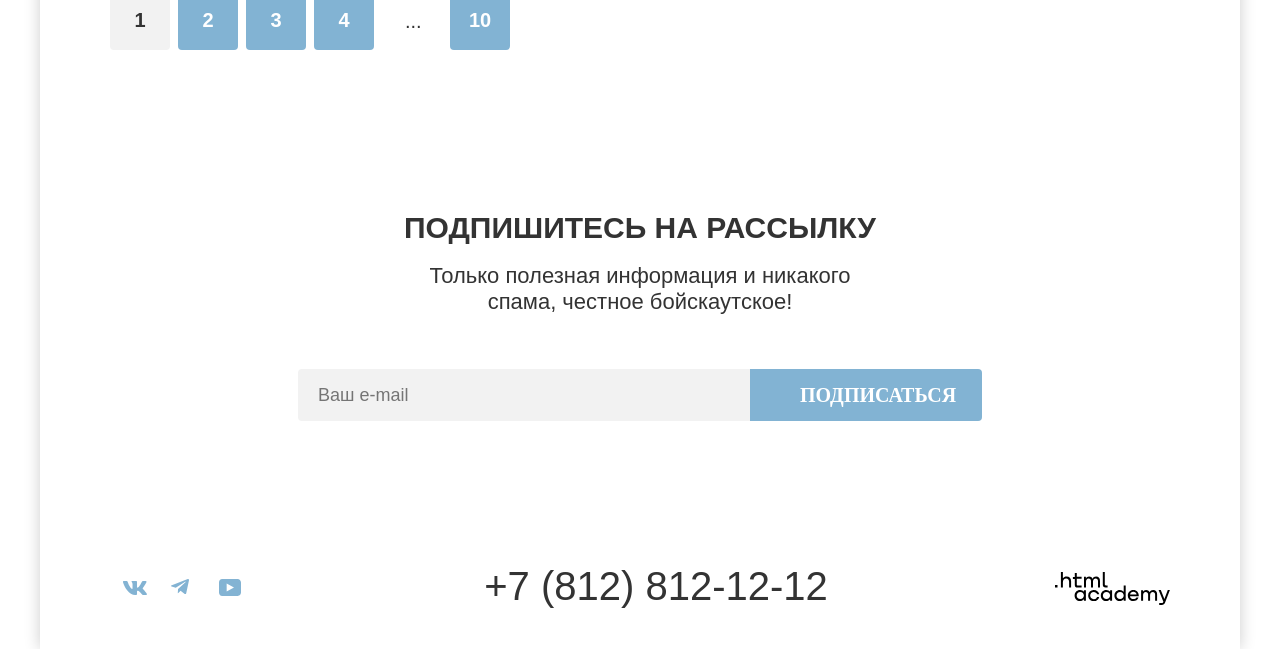
==== commit 76f16307: "Add files via upload" ====
--- a/catalog.html
+++ b/catalog.html
@@ -1,311 +1,330 @@
 <!DOCTYPE html>
 <html lang="ru">
-<head>
-<meta charset="utf-8">
-<title>HTML Academy: Седона</title>
-<link rel="stylesheet" href="styles/styles.css">
-<link rel="icon" href="favicon.ico" sizes="32x32">
-</head>
-<body>
-<div class="page-container">
-<header class="hero-page">
-<nav class="navigation">
-<a class="logo" href="index.html">
-<img src="images/logo-Sedona.svg" width="140" height="70" alt="Логотип Седоны">
-</a>
-<ul class="navigation-list">
-<li class="navigation-iterm">
-<a class="navigation-link" href="index.html">Главная</a>
-</li>
-<li class="navigation-iterm">
-<a class="navigation-link" href="about.html">О Cедоне</a>
-</li>
-<li class="navigation-iterm">
-<a class="navigation-link navigation-link-active" href="catalog.html">Гостиницы</a>
-</li>
-</ul>
-<ul class="navigation-user">
-<li class="navigation-iterm">
-<a class="navigation-link link-user" href="#">
-<svg xmlns="http://www.w3.org/2000/svg" width="20" height="20" viewBox="0 0 20 20" fill="none">
-<path d="M19.5 18.0083L15.8 14.3287C16.8 13.0359 17.5 11.3453 17.5 9.4558C17.5 5.08011 13.9 1.5 9.5 1.5C5.1 1.5 1.5 5.17956 1.5 9.55525C1.5 13.9309 5.1 17.511 9.5 17.511C11.3 17.511 13 16.9144 14.4 15.8204L18.1 19.5L19.5 18.0083ZM9.5 15.5221C6.2 15.5221 3.5 12.837 3.5 9.55525C3.5 6.27348 6.2 3.5884 9.5 3.5884C12.8 3.5884 15.5 6.27348 15.5 9.55525C15.5 12.837 12.8 15.5221 9.5 15.5221Z" fill="black"/>
-</svg>
-<span class="visually-hidden">
-Поиск
-</span>
-<span class="visually-hidden"></span>
-</a>
-</li>
-<li class="navigation-iterm">
-<a class="navigation-link link-user" href="#">
-<svg xmlns="http://www.w3.org/2000/svg" width="20" height="20" viewBox="0 0 20 20" fill="none">
-<path d="M9.9 19C9.6 19 9.3 18.9 9.1 18.6C3.7 12.5 2.4 11.1 2.1 10.7C1.4 9.8 1 8.6 1 7.4C1 4.4 3.4 2 6.5 2C7.8 2 9 2.5 10 3.3C11 2.5 12.3 2 13.5 2C16.5 2 19 4.4 19 7.4C19 8.7 18.5 9.9 17.7 10.8L10.7 18.7C10.5 18.9 10.3 19 9.9 19ZM3.9 9.5C4.2 9.9 7.4 13.5 10 16.4L16.2 9.4C16.7 8.9 16.9 8.2 16.9 7.4C16.9 5.6 15.4 4.1 13.6 4.1C12.6 4.1 11.6 4.6 10.9 5.4C10.6 5.7 10.3 5.8 10 5.8C9.7 5.8 9.4 5.6 9.2 5.4C8.5 4.6 7.5 4.1 6.5 4.1C4.7 4.1 3.2 5.6 3.2 7.4C3.1 8.3 3.5 9 3.9 9.5C3.8 9.5 3.8 9.5 3.9 9.5Z" fill="black"/>
-</svg>
-<span class="favorites">12</span>
-</a>
-<li class="navigation-iterm">
-<a href="#"  class="button-want button-brown">Хочу сюда!</a>
-</li>
-</ul>
-</nav>
-</header>
-<main class="main-container">
-<div class="header-inner">
-<header class="catalog-title">
-<h1 class="inner-header-title">Гостиницы Седоны</h1>
-<ul class="breadcrumbs">
-<li class="breadcrumbs-item">
-<a class=" breadcrumbs-link breadcrumbs-link-main" href="index.html"></a>
-</li>
-<li class="breadcrumbs-item">
-<a class="breadcrumbs-link">
-<span class="breadcrumbs-link-hotel">Гостиницы
-</span>
-</a>
-</li>
-</ul>
-</header>
-<form class="catalog-filters" action="https://echo.htmlacademy.ru/" method="get">
-<fieldset class="infrastructyre-filter">
-<legend class="catalog-filer-title">Инфраструктура:</legend>
-<ul class="infrastructyre-list">
-<li class="infrastructyre-item">
-<label class="control">
-<input class="control-input" type="checkbox" name="Бассейн" checked>
-<span class="item-option"> Бассейн </span>
-</label>
-</li>
-<li class="infrastructyre-item">
-<label class="control">
-<input class="control-input" type="checkbox" name="Парковка" checked>
-<span class="item-option">Парковка</span>
-</label>
-</li>
-<li class="infrastructyre-item">
-<label class="control">
-<input class="control-input" type="checkbox" name="Wi-Fi">
-<span class="item-option">Wi-Fi</span>
-</label>
-</li>
-</ul>
-</fieldset>
-<fieldset class="housing-filter">
-<legend class="catalog-filer-title">Тип Жилья:
-</legend>
-<ul class="housing-list">
-<li class="housing-item">
-<label class="control">
-<input class="check-housing" type="radio" name="product-group" value="Hotel" checked>
-<span class="item-option"> Гостиница </span>
-</label>
-</li>
-<li class="housing-item">
-<label class="control">
-<input class="check-housing"  type="radio" name="product-group" value="Motel">
-<span class="item-option"> Мотель </span>
-</label>
-</li>
-<li class="housing-item">
-<label class="control">
-<input class="check-housing" type="radio" name="product-group" value="Appart">
-<span class="item-option"> Апартаменты </span>
-</label>
-</li>
-</ul>
-</fieldset>
-<fieldset class="price-filter">
-<legend class="catalog-filter-title title-price"> Стоимость, ₽:
-</legend>
-<div class="filter-container">
-<label for="price-from" class="label-price">
-<input class="input-price input-from" type="number" name="price-from" id="price-from" min="0" value="0">
-<span class="choice"> от </span>
-</label>
-<label for="price-to" class="label-price">
-<input class="input-price input-to" type="number" name="price-to" id="price-to" min="0" value="9000">
-<span class="choice"> до </span>
-</label>
-</div>
-<div class="range">
-<div class="range-slider">
-<button class="range-button minimal" type="button">
-<span class="visually-hidden"> Уменьшить</span>
-</button>
-<button class="range-button maximal" type="button">
-<span class="visually-hidden"> Увеличить </span>
-</button>
-</div>
-</div>
-</fieldset>
-<div class="submit-reset-filter">
-<button class="button-submit button-blue" type="submit">Применить</button>
-<button class="button-reset" type="reset">Сбросить</button>
-</div>
-</form>
-</div>
-<div class="name-hotels">
-<h2 class="visually-hidden">Гостиницы</h2>
-<div class="sorting">
-<h2 class="found-hotels">Найдено гостиниц: 38</h2>
-<select class="select-control">
-<option value="сheap">Сначала дешевые</option>
-<option value="expensive">Сначала дорогое</option>
-<option value="popular">Сначала популярное</option>
-</select>
-<ul class="sorting-product">
-<li class="sort-product-item-table">
-<a href="catalog.html?view=tile" class="sort-link-table">
-<span class="visually-hidden">Показать таблицей
-</span>
-</a>
-</li>
-<li class="sort-product-item-card">
-<a href="catalog.html?view=card" class="sort-link-card">
-<span class="visually-hidden">Показать карточки</span>
-</a>
-</li>
-<li class="sort-product-item-list">
-<a href="catalog.html?view=list" class="sort-link-list">
-<span class="visually-hidden">Показать списком</span>
-</a>
-</li>
-</ul>
-</div>
-
-<section class="list-hotels">
-<h2 class="visually-hidden">Список предлагаемых гостиниц</h2>
-<ul class="hotel-list">
-<li class="hotel-card">
-<a href="#" class="hotel-card-image-link">
-<img src="images/amara-resort-spa-1.jpg" width="300" height="212" alt="Amara Resort & Spa">
-<h3 class="hotel-name">Amara Resort & Spa</h3>
-</a>
-<span class="type">Гостиница</span>
-<span class="price">От 4000 ₽</span>
-<a href="#" class="button-brown-hotel button-brown">Подробнее</a>
-<button class="button-hotel button-blue" type="button">В Избранное</button>
-<div class="stars-4">
-<span class="visually-hidden">4 звезды</span>
-</div>
-<span class="grade">Рейтинг: 8,5</span>
-</li>
-<li class="hotel-card">
-<a href="#" class="hotel-card-image-link">
-<img src="images/villas-at-poco-2.jpg" width="300" height="212" alt="Villas at Poco Diabloa">
-<h3 class="hotel-name">Villas at Poco Diablo</h3>
-</a>
-<span class="type">Гостиница</span>
-<span class="price">От 5000 ₽</span>
-<a href="#" class="button-brown-hotel button-brown">Подробнее</a>
-<button class="button-green" type="button">В избранном</button>
-<div class="stars-4">
-<span class="visually-hidden">4 звезды</span>
-</div>
-<span class="grade">Рейтинг: 9,5</span>
-</li>
-<li class="hotel-card">
-<a href="#" class="hotel-card-image-link">
-<img src="images/desert-quail-3.jpg" width="300" height="212" alt="Desert Quail Inn">
-<h3 class="hotel-name">Desert Quail Inn</h3>
-</a>
-<span class="type">Гостиница</span>
-<span class="price">От 2500 ₽</span>
-<a href="#" class="button-brown-hotel button-brown">Подробнее</a>
-<button class="button-hotel button-blue" type="button">В избранноe</button>
-<div class="stars-3">
-<span class="visually-hidden">3 звезды</span>
-</div>
-<span class="grade">Рейтинг: 6,9</span>
-</li>
-<li class="hotel-card">
-<a href="#" class="hotel-card-image-link">
-<img src="images/greentree-4.jpg" width="300" height="212" alt="GreenTree Inn">
-<h3 class="hotel-name">GreenTree Inn</h3>
-</a>
-<span class="type">Гостиница</span>
-<span class="price">От 1500 ₽</span>
-<a href="#" class="button-brown-hotel button-brown">Подробнее</a>
-<button class="button-hotel button-blue" type="button">В избранноe</button>
-<div class="stars-2">
-<span class="visually-hidden">2,5 звезды</span>
-</div>
-<span class="grade">Рейтинг: 5,0</span>
-</li>
-</ul>
-</section>
-</div>
-<ul class="pagination">
-<li class="pagination-item">
-<a href="#" class="pagination-current">1</a>
-<li class="pagination-item">
-<a href="#" class="pagination-link">2</a>
-</li>
-<li class="pagination-item">
-<a href="#" class="pagination-link">3</a>
-</li>
-<li class="pagination-_item">
-<a href="#" class="pagination-link">4</a>
-</li>
-<li class="pagination-item">
-<span class="pagination-dots">
-...
-</span>
-<li class="pagination-item">
-<a href="#" class="pagination-link">10</a>
-</li>
-</ul>
-
-<section class="mail-catalog">
-<h2 class="title-newslatter-catalog"> Подпишитесь на рассылку </h2>
-</p>
-<p class="section-text mailing-description-catalog">
-  Только полезная информация и никакого спама, честное бойскаутское!
-</p>
-<form class="form-catalog-email" action="https://echo.htmlacademy.ru/" method="post">
-<label class="visually-hidden" for="subscribe-email"></label>
-<input class="your-mail-catalog" id="subscribe-email" type="email" name="subscribe-email"
-placeholder="Ваш e-mail" required>
-<button class="subscribe-button button-blue" type="submit">Подписаться</button>
-</form>
-</section>
-</main>
-<footer class="footer-container">
-<section class="social-media">
-<h2 class="visually-hidden">Подвал сайта</h2>
-<ul class="social-media-list">
-<li class="social-media-item social">
-<a class="social-link" href="https://vk.com/htmlacademy">
-<svg class="social-link-icon" xmlns="http://www.w3.org/2000/svg" width="24" height="14" viewBox="0 0 24 14" fill="none">
-<path fill-rule="evenodd" clip-rule="evenodd" d="M23.45 0.948C23.616 0.402 23.45 0 22.655 0H20.03C19.362 0 19.054 0.347 18.887 0.73C18.887 0.73 17.552 3.926 15.661 6.002C15.049 6.604 14.771 6.795 14.437 6.795C14.27 6.795 14.019 6.604 14.019 6.057V0.948C14.019 0.292 13.835 0 13.279 0H9.151C8.734 0 8.483 0.304 8.483 0.593C8.483 1.214 9.429 1.358 9.526 3.106V6.904C9.526 7.737 9.373 7.888 9.039 7.888C8.149 7.888 5.984 4.677 4.699 1.003C4.45 0.288 4.198 0 3.527 0H0.9C0.15 0 0 0.347 0 0.73C0 1.412 0.89 4.8 4.145 9.281C6.315 12.341 9.37 14 12.153 14C13.822 14 14.028 13.632 14.028 12.997V10.684C14.028 9.947 14.186 9.8 14.715 9.8C15.105 9.8 15.772 9.992 17.33 11.467C19.11 13.216 19.403 14 20.405 14H23.03C23.78 14 24.156 13.632 23.94 12.904C23.702 12.18 22.852 11.129 21.725 9.882C21.113 9.172 20.195 8.407 19.916 8.024C19.527 7.533 19.638 7.314 19.916 6.877C19.916 6.877 23.116 2.451 23.449 0.948H23.45Z" fill="#83B3D3"/>
-</svg>
-</a>
-</li>
-<li class="social-media-item social">
-<a class="social-link" href="https://t.me/htmlacademy">
-<svg class= "social-link-icon" xmlns="http://www.w3.org/2000/svg" width="18" height="16" viewBox="0 0 18 16" fill="none">
-<path d="M16.785 0.0992597L0.840489 6.24776C-0.247661 6.68481 -0.241365 7.29184 0.640845 7.56253L4.73445 8.83953L14.2058 2.8637C14.6537 2.59121 15.0629 2.7378 14.7265 3.03636L7.05283 9.96185H7.05103L7.05283 9.96275L6.77045 14.1823C7.18413 14.1823 7.36669 13.9925 7.59871 13.7686L9.58705 11.8351L13.7229 14.89C14.4855 15.31 15.0332 15.0941 15.2229 14.1841L17.9379 1.38885C18.2158 0.274623 17.5126 -0.229883 16.785 0.0992597Z" fill="#83B3D3"/>
-</svg>
-<span class="visually-hidden"> </span>
-</a>
-</li>
-<li class="social-media-item">
-<a class="social-link" href="https://www.youtube.com/user/htmlacademyru">
-<svg class= "social-link-icon" xmlns="http://www.w3.org/2000/svg" width="22" height="17" viewBox="0 0 22 17" fill="none">
-<path d="M18.607 0H3.17413C1.31343 0 0 1.59375 0 3.4V13.4937C0 15.4062 1.31343 17 3.17413 17H18.8259C20.4677 17 22 15.4062 22 13.6V3.4C21.7811 1.59375 20.4677 0 18.607 0ZM7.66169 12.5375V4.4625L14.995 8.5L7.66169 12.5375Z" fill="#83B3D3"/>
-</svg>
-<span class="visually-hidden"></span>
-</a>
-</li>
-</ul>
-</section>
-<a class="phone-number" href="tel:78128121212"> +7 (812) 812-12-12</a>
-<a class="htmlacademy-link" href="https://htmlacademy.ru/intensive/htmlcss">
-<svg class="html-logo-link" xmlns="http://www.w3.org/2000/svg" width="115" height="33" fill="none" viewBox="0 0 115 33">
-<g fill="#000" clip-path="url(#a)">
-<path d="M0 12.9v2.6h2.5v-2.6zM11.6 4.5c-1.6 0-2.8.7-3.6 1.7h-.1V0h-2v15.5h2v-5.3c0-2.1 1.3-3.6 3.3-3.6 1.8 0 2.9 1.4 2.9 3.2v5.7h2V9.4c.1-3-1.8-4.9-4.5-4.9M26.6 4.8h-4.8V1.1h-2v3.8h-1.9v2h1.9v6c0 1.7 1 2.7 2.7 2.7h4.1v-2h-3.7c-.7 0-1.1-.4-1.1-1.1V6.8h4.8zM41.1 4.6c-1.6 0-2.9.8-3.5 2.1h-.1c-.6-1.2-1.8-2.1-3.4-2.1-1.4 0-2.5.8-3.1 1.8h-.1V4.8H29v10.6h2V10c0-2 1-3.5 2.6-3.5 1.5 0 2.4 1 2.4 2.6v6.3h2V9.8c0-2.4 1.4-3.3 2.6-3.3 1.5 0 2.4 1 2.4 2.6v6.3h2V8.9c.1-2.5-1.4-4.3-3.9-4.3M47.8 12.7c0 1.7 1 2.7 2.8 2.7h2v-2h-1.7c-.7 0-1.1-.4-1.1-1.1V0h-2zM28.9 19.7c-.9-1.1-2.2-1.8-3.9-1.8-3.1 0-5.4 2.3-5.4 5.6s2.3 5.6 5.4 5.6c1.8 0 3-.8 3.8-1.9h.1v1.6h2V18.2h-2zm-3.6 7.4c-2.2 0-3.6-1.6-3.6-3.6s1.4-3.6 3.6-3.6 3.6 1.6 3.6 3.6c0 1.9-1.4 3.6-3.6 3.6M44.2 22c-.5-2.4-2.6-4.1-5.4-4.1a5.4 5.4 0 0 0-5.6 5.6c0 3.1 2.2 5.6 5.6 5.6 2.8 0 4.9-1.8 5.4-4.2h-2.1a3.4 3.4 0 0 1-3.3 2.3c-2.2 0-3.6-1.6-3.6-3.6s1.4-3.6 3.6-3.6c1.6 0 2.8 1 3.3 2.2h2.1zM55.1 19.7c-.9-1.1-2.2-1.8-3.9-1.8-3.1 0-5.4 2.3-5.4 5.6s2.3 5.6 5.4 5.6c1.8 0 3-.8 3.8-1.9h.1v1.6h2V18.2h-2zm-3.6 7.4c-2.2 0-3.6-1.6-3.6-3.6s1.4-3.6 3.6-3.6 3.6 1.6 3.6 3.6c0 1.9-1.5 3.6-3.6 3.6M68.7 19.8c-.9-1.1-2.2-1.9-3.9-1.9-3.1 0-5.4 2.3-5.4 5.6s2.2 5.6 5.4 5.6c1.7 0 3-.8 3.8-1.8h.1v1.5h2V13.4h-2zm-3.6 7.3c-2.2 0-3.6-1.6-3.6-3.6s1.4-3.6 3.6-3.6 3.6 1.6 3.6 3.6c-.1 2-1.5 3.6-3.6 3.6M78.3 17.9c-3.3 0-5.5 2.5-5.5 5.6 0 3 2.1 5.6 5.5 5.6 2.5 0 4.5-1.3 5.2-3.6h-2.1c-.5 1-1.6 1.6-3 1.6-1.9 0-3.3-1.3-3.4-2.9h8.8c.2-3.6-2-6.3-5.5-6.3m0 1.9c1.7 0 3 1 3.3 2.6h-6.5c.3-1.5 1.5-2.6 3.2-2.6M98.2 17.9c-1.6 0-2.9.8-3.6 2h-.1c-.6-1.2-1.8-2-3.4-2-1.4 0-2.5.7-3.1 1.8v-1.5h-1.9v10.6h2v-5.4c0-2 1-3.4 2.6-3.5 1.5 0 2.4 1 2.4 2.6v6.3h2v-5.6c0-2.4 1.4-3.3 2.6-3.3 1.5 0 2.4 1 2.4 2.6v6.3h2v-6.5c.1-2.6-1.4-4.4-3.9-4.4M109.4 27l-3.6-8.9h-2.2l4.8 11.6c-.3.9-.7 1.2-1.7 1.2h-2.5v2h2.5c1.8 0 2.8-.8 3.5-2.6l4.7-12.2h-2.1z"/></g><defs><clipPath id="a">
-<path fill="#fff" d="M0 0h115v33H0z"/></clipPath></defs></svg>
-</a>
-</footer>
-</div>
-</body>
+  <head>
+    <meta charset="utf-8">
+    <title>HTML Academy: Седона</title>
+    <link rel="stylesheet" href="styles/styles.css">
+    <link rel="icon" href="favicon.ico" sizes="32x32">
+  </head>
+  <body>
+    <div class="page-container">
+      <header class="hero-page">
+        <nav class="navigation">
+          <a class="logo" href="index.html">
+            <img src="images/logo-Sedona.svg" width="140" height="70" alt="Логотип Седоны">
+          </a>
+          <ul class="navigation-list">
+            <li class="navigation-iterm">
+              <a class="navigation-link" href="index.html">Главная</a>
+            </li>
+            <li class="navigation-iterm">
+              <a class="navigation-link" href="about.html">О Cедоне</a>
+            </li>
+            <li class="navigation-iterm">
+              <a class="navigation-link navigation-link-active" href="catalog.html">Гостиницы</a>
+            </li>
+          </ul>
+          <ul class="navigation-user">
+            <li class="navigation-iterm">
+              <a class="navigation-link link-user" href="#">
+                <svg xmlns="http://www.w3.org/2000/svg" width="20" height="20" viewBox="0 0 20 20" fill="none">
+                  <path
+                    d="M19.5 18.0083L15.8 14.3287C16.8 13.0359 17.5 11.3453 17.5 9.4558C17.5 5.08011 13.9 1.5 9.5 1.5C5.1 1.5 1.5 5.17956 1.5 9.55525C1.5 13.9309 5.1 17.511 9.5 17.511C11.3 17.511 13 16.9144 14.4 15.8204L18.1 19.5L19.5 18.0083ZM9.5 15.5221C6.2 15.5221 3.5 12.837 3.5 9.55525C3.5 6.27348 6.2 3.5884 9.5 3.5884C12.8 3.5884 15.5 6.27348 15.5 9.55525C15.5 12.837 12.8 15.5221 9.5 15.5221Z"
+                    fill="black" />
+                </svg>
+                <span class="visually-hidden">
+                  Поиск
+                </span>
+                <span class="visually-hidden"></span>
+              </a>
+            </li>
+            <li class="navigation-iterm">
+              <a class="navigation-link link-user" href="#">
+                <svg xmlns="http://www.w3.org/2000/svg" width="20" height="20" viewBox="0 0 20 20" fill="none">
+                  <path
+                    d="M9.9 19C9.6 19 9.3 18.9 9.1 18.6C3.7 12.5 2.4 11.1 2.1 10.7C1.4 9.8 1 8.6 1 7.4C1 4.4 3.4 2 6.5 2C7.8 2 9 2.5 10 3.3C11 2.5 12.3 2 13.5 2C16.5 2 19 4.4 19 7.4C19 8.7 18.5 9.9 17.7 10.8L10.7 18.7C10.5 18.9 10.3 19 9.9 19ZM3.9 9.5C4.2 9.9 7.4 13.5 10 16.4L16.2 9.4C16.7 8.9 16.9 8.2 16.9 7.4C16.9 5.6 15.4 4.1 13.6 4.1C12.6 4.1 11.6 4.6 10.9 5.4C10.6 5.7 10.3 5.8 10 5.8C9.7 5.8 9.4 5.6 9.2 5.4C8.5 4.6 7.5 4.1 6.5 4.1C4.7 4.1 3.2 5.6 3.2 7.4C3.1 8.3 3.5 9 3.9 9.5C3.8 9.5 3.8 9.5 3.9 9.5Z"
+                    fill="black" />
+                </svg>
+                <span class="favorites">12</span>
+              </a>
+            <li class="navigation-iterm">
+              <a href="#" class="button-want button-brown">Хочу сюда!</a>
+            </li>
+          </ul>
+        </nav>
+      </header>
+      <main class="main-container">
+        <div class="header-inner">
+          <header class="catalog-title">
+            <h1 class="inner-header-title">Гостиницы Седоны</h1>
+            <ul class="breadcrumbs">
+              <li class="breadcrumbs-item">
+                <a class=" breadcrumbs-link breadcrumbs-link-main" href="index.html"></a>
+              </li>
+              <li class="breadcrumbs-item">
+                <a class="breadcrumbs-link">
+                  <span class="breadcrumbs-link-hotel">Гостиницы
+                  </span>
+                </a>
+              </li>
+            </ul>
+          </header>
+          <form class="catalog-filters" action="https://echo.htmlacademy.ru/" method="get">
+            <fieldset class="infrastructyre-filter">
+              <legend class="catalog-filer-title">Инфраструктура:</legend>
+              <ul class="infrastructyre-list">
+                <li class="infrastructyre-item">
+                  <label class="control">
+                    <input class="control-input" type="checkbox" name="Бассейн" checked>
+                    <span class="item-option"> Бассейн </span>
+                  </label>
+                </li>
+                <li class="infrastructyre-item">
+                  <label class="control">
+                    <input class="control-input" type="checkbox" name="Парковка" checked>
+                    <span class="item-option">Парковка</span>
+                  </label>
+                </li>
+                <li class="infrastructyre-item">
+                  <label class="control">
+                    <input class="control-input" type="checkbox" name="Wi-Fi">
+                    <span class="item-option">Wi-Fi</span>
+                  </label>
+                </li>
+              </ul>
+            </fieldset>
+            <fieldset class="housing-filter">
+              <legend class="catalog-filer-title">Тип Жилья:
+              </legend>
+              <ul class="housing-list">
+                <li class="housing-item">
+                  <label class="control">
+                    <input class="check-housing" type="radio" name="product-group" value="Hotel" checked>
+                    <span class="item-option"> Гостиница </span>
+                  </label>
+                </li>
+                <li class="housing-item">
+                  <label class="control">
+                    <input class="check-housing" type="radio" name="product-group" value="Motel">
+                    <span class="item-option"> Мотель </span>
+                  </label>
+                </li>
+                <li class="housing-item">
+                  <label class="control">
+                    <input class="check-housing" type="radio" name="product-group" value="Appart">
+                    <span class="item-option"> Апартаменты </span>
+                  </label>
+                </li>
+              </ul>
+            </fieldset>
+            <fieldset class="price-filter">
+              <legend class="catalog-filter-title title-price"> Стоимость, ₽:
+              </legend>
+              <div class="filter-container">
+                <label for="price-from" class="label-price">
+                  <input class="input-price input-from" type="number" name="price-from" id="price-from" min="0"
+                    value="0">
+                  <span class="choice"> от </span>
+                </label>
+                <label for="price-to" class="label-price">
+                  <input class="input-price input-to" type="number" name="price-to" id="price-to" min="0" value="9000">
+                  <span class="choice"> до </span>
+                </label>
+              </div>
+              <div class="range">
+                <div class="range-slider">
+                  <button class="range-button minimal" type="button">
+                    <span class="visually-hidden"> Уменьшить</span>
+                  </button>
+                  <button class="range-button maximal" type="button">
+                    <span class="visually-hidden"> Увеличить </span>
+                  </button>
+                </div>
+              </div>
+            </fieldset>
+            <div class="submit-reset-filter">
+              <button class="button-submit button-blue" type="submit">Применить</button>
+              <button class="button-reset" type="reset">Сбросить</button>
+            </div>
+          </form>
+        </div>
+        <div class="name-hotels">
+          <h2 class="visually-hidden">Гостиницы</h2>
+          <div class="sorting">
+            <h2 class="found-hotels">Найдено гостиниц: 38</h2>
+            <select class="select-control">
+              <option value="сheap">Сначала дешевые</option>
+              <option value="expensive">Сначала дорогое</option>
+              <option value="popular">Сначала популярное</option>
+            </select>
+            <ul class="sorting-product">
+              <li class="sort-product-item-table">
+                <a href="catalog.html?view=tile" class="sort-link-table">
+                  <span class="visually-hidden">Показать таблицей
+                  </span>
+                </a>
+              </li>
+              <li class="sort-product-item-card">
+                <a href="catalog.html?view=card" class="sort-link-card">
+                  <span class="visually-hidden">Показать карточки</span>
+                </a>
+              </li>
+              <li class="sort-product-item-list">
+                <a href="catalog.html?view=list" class="sort-link-list">
+                  <span class="visually-hidden">Показать списком</span>
+                </a>
+              </li>
+            </ul>
+          </div>
+          <section class="list-hotels">
+            <h2 class="visually-hidden">Список предлагаемых гостиниц</h2>
+            <ul class="hotel-list">
+              <li class="hotel-card">
+                <a href="#" class="hotel-card-image-link">
+                  <img src="images/amara-resort-spa-1.jpg" width="300" height="212" alt="Amara Resort & Spa">
+                  <h3 class="hotel-name">Amara Resort & Spa</h3>
+                </a>
+                <span class="type">Гостиница</span>
+                <span class="price">От 4000 ₽</span>
+                <a href="#" class="button-brown-hotel button-brown">Подробнее</a>
+                <button class="button-hotel button-blue" type="button">В Избранное</button>
+                <div class="stars-4">
+                  <span class="visually-hidden">4 звезды</span>
+                </div>
+                <span class="grade">Рейтинг: 8,5</span>
+              </li>
+              <li class="hotel-card">
+                <a href="#" class="hotel-card-image-link">
+                  <img src="images/villas-at-poco-2.jpg" width="300" height="212" alt="Villas at Poco Diabloa">
+                  <h3 class="hotel-name">Villas at Poco Diablo</h3>
+                </a>
+                <span class="type">Гостиница</span>
+                <span class="price">От 5000 ₽</span>
+                <a href="#" class="button-brown-hotel button-brown">Подробнее</a>
+                <button class="button-green" type="button">В избранном</button>
+                <div class="stars-4">
+                  <span class="visually-hidden">4 звезды</span>
+                </div>
+                <span class="grade">Рейтинг: 9,5</span>
+              </li>
+              <li class="hotel-card">
+                <a href="#" class="hotel-card-image-link">
+                  <img src="images/desert-quail-3.jpg" width="300" height="212" alt="Desert Quail Inn">
+                  <h3 class="hotel-name">Desert Quail Inn</h3>
+                </a>
+                <span class="type">Гостиница</span>
+                <span class="price">От 2500 ₽</span>
+                <a href="#" class="button-brown-hotel button-brown">Подробнее</a>
+                <button class="button-hotel button-blue" type="button">В избранноe</button>
+                <div class="stars-3">
+                  <span class="visually-hidden">3 звезды</span>
+                </div>
+                <span class="grade">Рейтинг: 6,9</span>
+              </li>
+              <li class="hotel-card">
+                <a href="#" class="hotel-card-image-link">
+                  <img src="images/greentree-4.jpg" width="300" height="212" alt="GreenTree Inn">
+                  <h3 class="hotel-name">GreenTree Inn</h3>
+                </a>
+                <span class="type">Гостиница</span>
+                <span class="price">От 1500 ₽</span>
+                <a href="#" class="button-brown-hotel button-brown">Подробнее</a>
+                <button class="button-hotel button-blue" type="button">В избранноe</button>
+                <div class="stars-2">
+                  <span class="visually-hidden">2,5 звезды</span>
+                </div>
+                <span class="grade">Рейтинг: 5,0</span>
+              </li>
+            </ul>
+          </section>
+        </div>
+        <ul class="pagination">
+          <li class="pagination-item">
+            <a href="#" class="pagination-current">1</a>
+          <li class="pagination-item">
+            <a href="#" class="pagination-link">2</a>
+          </li>
+          <li class="pagination-item">
+            <a href="#" class="pagination-link">3</a>
+          </li>
+          <li class="pagination-_item">
+            <a href="#" class="pagination-link">4</a>
+          </li>
+          <li class="pagination-item">
+            <span class="pagination-dots">
+              ...
+            </span>
+          <li class="pagination-item">
+            <a href="#" class="pagination-link">10</a>
+          </li>
+        </ul>
+        <section class="mail-catalog">
+          <h2 class="title-newslatter-catalog"> Подпишитесь на рассылку </h2>
+          <p class="section-text mailing-description-catalog">
+            Только полезная информация и никакого спама, честное бойскаутское!
+          </p>
+          <form class="form-catalog-email" action="https://echo.htmlacademy.ru/" method="post">
+            <label class="visually-hidden" for="subscribe-email"></label>
+            <input class="your-mail-catalog" id="subscribe-email" type="email" name="subscribe-email"
+              placeholder="Ваш e-mail" required>
+            <button class="subscribe-button button-blue" type="submit">Подписаться</button>
+          </form>
+        </section>
+      </main>
+      <footer class="footer-container">
+        <section class="social-media">
+          <h2 class="visually-hidden">Подвал сайта</h2>
+          <ul class="social-media-list">
+            <li class="social-media-item social">
+              <a class="social-link" href="https://vk.com/htmlacademy">
+                <svg class="social-link-icon" xmlns="http://www.w3.org/2000/svg" width="24" height="14"
+                  viewBox="0 0 24 14" fill="none">
+                  <path fill-rule="evenodd" clip-rule="evenodd"
+                    d="M23.45 0.948C23.616 0.402 23.45 0 22.655 0H20.03C19.362 0 19.054 0.347 18.887 0.73C18.887 0.73 17.552 3.926 15.661 6.002C15.049 6.604 14.771 6.795 14.437 6.795C14.27 6.795 14.019 6.604 14.019 6.057V0.948C14.019 0.292 13.835 0 13.279 0H9.151C8.734 0 8.483 0.304 8.483 0.593C8.483 1.214 9.429 1.358 9.526 3.106V6.904C9.526 7.737 9.373 7.888 9.039 7.888C8.149 7.888 5.984 4.677 4.699 1.003C4.45 0.288 4.198 0 3.527 0H0.9C0.15 0 0 0.347 0 0.73C0 1.412 0.89 4.8 4.145 9.281C6.315 12.341 9.37 14 12.153 14C13.822 14 14.028 13.632 14.028 12.997V10.684C14.028 9.947 14.186 9.8 14.715 9.8C15.105 9.8 15.772 9.992 17.33 11.467C19.11 13.216 19.403 14 20.405 14H23.03C23.78 14 24.156 13.632 23.94 12.904C23.702 12.18 22.852 11.129 21.725 9.882C21.113 9.172 20.195 8.407 19.916 8.024C19.527 7.533 19.638 7.314 19.916 6.877C19.916 6.877 23.116 2.451 23.449 0.948H23.45Z"
+                    fill="#83B3D3"/>
+                </svg>
+              </a>
+            </li>
+            <li class="social-media-item social">
+              <a class="social-link" href="https://t.me/htmlacademy">
+                <svg class="social-link-icon" xmlns="http://www.w3.org/2000/svg" width="18" height="16"
+                  viewBox="0 0 18 16" fill="none">
+                  <path
+                    d="M16.785 0.0992597L0.840489 6.24776C-0.247661 6.68481 -0.241365 7.29184 0.640845 7.56253L4.73445 8.83953L14.2058 2.8637C14.6537 2.59121 15.0629 2.7378 14.7265 3.03636L7.05283 9.96185H7.05103L7.05283 9.96275L6.77045 14.1823C7.18413 14.1823 7.36669 13.9925 7.59871 13.7686L9.58705 11.8351L13.7229 14.89C14.4855 15.31 15.0332 15.0941 15.2229 14.1841L17.9379 1.38885C18.2158 0.274623 17.5126 -0.229883 16.785 0.0992597Z"
+                    fill="#83B3D3"/>
+                </svg>
+                <span class="visually-hidden"> </span>
+              </a>
+            </li>
+            <li class="social-media-item">
+              <a class="social-link" href="https://www.youtube.com/user/htmlacademyru">
+                <svg class="social-link-icon" xmlns="http://www.w3.org/2000/svg" width="22" height="17"
+                  viewBox="0 0 22 17" fill="none">
+                  <path
+                    d="M18.607 0H3.17413C1.31343 0 0 1.59375 0 3.4V13.4937C0 15.4062 1.31343 17 3.17413 17H18.8259C20.4677 17 22 15.4062 22 13.6V3.4C21.7811 1.59375 20.4677 0 18.607 0ZM7.66169 12.5375V4.4625L14.995 8.5L7.66169 12.5375Z"
+                    fill="#83B3D3"/>
+                </svg>
+                <span class="visually-hidden"></span>
+              </a>
+            </li>
+          </ul>
+        </section>
+        <a class="phone-number" href="tel:78128121212"> +7 (812) 812-12-12</a>
+        <a class="htmlacademy-link" href="https://htmlacademy.ru/intensive/htmlcss">
+          <svg class="html-logo-link" xmlns="http://www.w3.org/2000/svg" width="115" height="33" fill="none"
+            viewBox="0 0 115 33">
+            <g fill="#000" clip-path="url(#a)">
+              <path
+                d="M0 12.9v2.6h2.5v-2.6zM11.6 4.5c-1.6 0-2.8.7-3.6 1.7h-.1V0h-2v15.5h2v-5.3c0-2.1 1.3-3.6 3.3-3.6 1.8 0 2.9 1.4 2.9 3.2v5.7h2V9.4c.1-3-1.8-4.9-4.5-4.9M26.6 4.8h-4.8V1.1h-2v3.8h-1.9v2h1.9v6c0 1.7 1 2.7 2.7 2.7h4.1v-2h-3.7c-.7 0-1.1-.4-1.1-1.1V6.8h4.8zM41.1 4.6c-1.6 0-2.9.8-3.5 2.1h-.1c-.6-1.2-1.8-2.1-3.4-2.1-1.4 0-2.5.8-3.1 1.8h-.1V4.8H29v10.6h2V10c0-2 1-3.5 2.6-3.5 1.5 0 2.4 1 2.4 2.6v6.3h2V9.8c0-2.4 1.4-3.3 2.6-3.3 1.5 0 2.4 1 2.4 2.6v6.3h2V8.9c.1-2.5-1.4-4.3-3.9-4.3M47.8 12.7c0 1.7 1 2.7 2.8 2.7h2v-2h-1.7c-.7 0-1.1-.4-1.1-1.1V0h-2zM28.9 19.7c-.9-1.1-2.2-1.8-3.9-1.8-3.1 0-5.4 2.3-5.4 5.6s2.3 5.6 5.4 5.6c1.8 0 3-.8 3.8-1.9h.1v1.6h2V18.2h-2zm-3.6 7.4c-2.2 0-3.6-1.6-3.6-3.6s1.4-3.6 3.6-3.6 3.6 1.6 3.6 3.6c0 1.9-1.4 3.6-3.6 3.6M44.2 22c-.5-2.4-2.6-4.1-5.4-4.1a5.4 5.4 0 0 0-5.6 5.6c0 3.1 2.2 5.6 5.6 5.6 2.8 0 4.9-1.8 5.4-4.2h-2.1a3.4 3.4 0 0 1-3.3 2.3c-2.2 0-3.6-1.6-3.6-3.6s1.4-3.6 3.6-3.6c1.6 0 2.8 1 3.3 2.2h2.1zM55.1 19.7c-.9-1.1-2.2-1.8-3.9-1.8-3.1 0-5.4 2.3-5.4 5.6s2.3 5.6 5.4 5.6c1.8 0 3-.8 3.8-1.9h.1v1.6h2V18.2h-2zm-3.6 7.4c-2.2 0-3.6-1.6-3.6-3.6s1.4-3.6 3.6-3.6 3.6 1.6 3.6 3.6c0 1.9-1.5 3.6-3.6 3.6M68.7 19.8c-.9-1.1-2.2-1.9-3.9-1.9-3.1 0-5.4 2.3-5.4 5.6s2.2 5.6 5.4 5.6c1.7 0 3-.8 3.8-1.8h.1v1.5h2V13.4h-2zm-3.6 7.3c-2.2 0-3.6-1.6-3.6-3.6s1.4-3.6 3.6-3.6 3.6 1.6 3.6 3.6c-.1 2-1.5 3.6-3.6 3.6M78.3 17.9c-3.3 0-5.5 2.5-5.5 5.6 0 3 2.1 5.6 5.5 5.6 2.5 0 4.5-1.3 5.2-3.6h-2.1c-.5 1-1.6 1.6-3 1.6-1.9 0-3.3-1.3-3.4-2.9h8.8c.2-3.6-2-6.3-5.5-6.3m0 1.9c1.7 0 3 1 3.3 2.6h-6.5c.3-1.5 1.5-2.6 3.2-2.6M98.2 17.9c-1.6 0-2.9.8-3.6 2h-.1c-.6-1.2-1.8-2-3.4-2-1.4 0-2.5.7-3.1 1.8v-1.5h-1.9v10.6h2v-5.4c0-2 1-3.4 2.6-3.5 1.5 0 2.4 1 2.4 2.6v6.3h2v-5.6c0-2.4 1.4-3.3 2.6-3.3 1.5 0 2.4 1 2.4 2.6v6.3h2v-6.5c.1-2.6-1.4-4.4-3.9-4.4M109.4 27l-3.6-8.9h-2.2l4.8 11.6c-.3.9-.7 1.2-1.7 1.2h-2.5v2h2.5c1.8 0 2.8-.8 3.5-2.6l4.7-12.2h-2.1z" />
+            </g>
+            <defs>
+              <clipPath id="a">
+                <path fill="#fff" d="M0 0h115v33H0z" />
+              </clipPath>
+            </defs>
+          </svg>
+        </a>
+      </footer>
+    </div>
+  </body>
 </html>
--- a/styles/styles.css
+++ b/styles/styles.css
@@ -115,7 +115,7 @@
 list-style: none;
 margin: 0;
 padding: 0;
-width:510px
+width:525px
 }
 
 .navigation-user{
@@ -140,7 +140,7 @@
   display:block;
   padding: 22px 12px;
   width:20px;
-  height:20px;
+  height:21px;
 }
 
 .favorites{
@@ -149,8 +149,8 @@
   font-weight: 400;
   line-height: 10px;
   text-align: center;
-  top: 11px;
-  padding: 5px 5px;
+  top: 10px;
+  padding: 6px 6px;
   background-color: #7db54f;
   border-radius: 100vw;
   right: 3px;
@@ -166,16 +166,19 @@
   background-size: 100% auto, cover;
   background-color:#2d658a;
   background-position: bottom;
-}
-
-.image-welcome{
-padding:51px 371px 82px
-}
+  padding-top:51px;
+  box-sizing: border-box;
+}
+
+
 
 /*Преимущества*/
 
 .advanages-container{
- padding:69px 290px
+padding-top: 70px;
+padding-bottom: 65px;
+padding-left: 250px;
+padding-right: 250px;
 }
 
 .advanteges-head {
@@ -186,7 +189,8 @@
   text-align: center;
   text-transform: uppercase;
   color: #333333;
-  margin:0
+  margin:0;
+
 }
 
 .advantages-reasons {
@@ -196,7 +200,8 @@
   line-height: 26px;
   text-align: center;
   color: #333333;
-  width:700px
+  width:700px;
+  margin-top:22px
 }
 
 .advanteges-list{
@@ -210,9 +215,12 @@
   color:#333333;
   background-color:rgba(131, 179, 211, 0.12);
   width:400px;
-  height: 385px;
+  min-height: 385px;
   text-align:center;
   list-style: none;
+  box-sizing: border-box;
+  padding:114px 85px
+
 
 }
 
@@ -222,10 +230,12 @@
 
 .city-sedona{
   width: 400px;
-  padding-top: 102px;
+  padding-top: 107px;
   margin: 0 auto;
   text-align: center;
-  padding-bottom:102px
+  padding-bottom:92px;
+  box-sizing: border-box;
+
 }
 
 .advanteges-title {
@@ -255,14 +265,16 @@
   line-height: 21px;
   margin: 0 auto;
   width: 230px;
+  margin-block-start:0;
+  margin-block-end:0
 }
 
 .photo-bridge{
-  width: 400px;
-  padding-top: 102px;
+  width: 230px;
   margin: 0 auto;
   text-align: center;
-  padding-bottom: 70px;
+  min-height: 181px;
+  padding:78px 86px
 }
 
 .advantages-bridge-title {
@@ -302,10 +314,6 @@
   line-height: 28px;
   text-transform: uppercase;
   color: #333333;
-  padding-top: 112px;
-  padding-left: 112px;
-  padding-right: 112px;
-  width: 175px;
   margin: 0;
 
 }
@@ -324,14 +332,10 @@
   font-size: 18px;
   line-height: 21px;
   color: #333333;
-  padding-bottom: 112px;
-  padding-left:85px;
-  padding-right:85px;
-}
-
-.advanteges-item{
- text-align: center;
-}
+  margin: 0;
+}
+
+
 
 .advanteges-item-city {
   background-color: #82b3d3;
@@ -349,7 +353,7 @@
 /*Сервис*/
 
 .service-container{
-  padding: 64px 348px;
+  padding: 65px 348px;
 }
 
 .services-list{
@@ -364,7 +368,9 @@
 
 .services-item{
   width:400px;
-  padding-top: 81px;
+  padding:55px 85px;
+  box-sizing: border-box;
+  height:100%
   }
 
 .services-item::before{
@@ -393,7 +399,6 @@
   height: 76px;
 }
 
-
 .services-title {
   font-family: "PT Sans";
   font-weight: 700;
@@ -430,7 +435,6 @@
   font-size: 18px;
   line-height: 21px;
   color: #333333;
-  padding:0 85px;
   margin-top:30px
 }
 
@@ -451,6 +455,12 @@
 }
 
 .date{
+  font-family: "PT Sans", sans-serif;
+  font-size: 22px;
+  font-style: normal;
+  font-weight: 400;
+  line-height: 26px;
+  width: 592px;
   margin-block-start:0;
   margin-block-end: 0;
 }
@@ -477,9 +487,9 @@
 
 .mail-catalog{
   text-align: center;
-  padding-top:96px;
+  padding-top:120px;
   padding-right:258px;
-  padding-bottom: 104px;
+  padding-bottom: 105px;
   padding-left: 258px;
   max-height:415px
 }
@@ -543,7 +553,7 @@
 
 .interes{
 text-align: center;
-padding: 96px 304px
+padding: 72px 304px 100px
 }
 
 
@@ -555,11 +565,10 @@
   color: #ffffff;
   background-repeat: no-repeat;
   background-size: cover;
-  padding: 96px 258px 106px 258px;
-  margin-top:0;
   text-align:center;
   min-height: 415px;
-  box-sizing:border-box
+  padding: 95px 258px 106px 258px;
+  box-sizing: border-box;
 }
 
 .title-newslatter {
@@ -571,7 +580,16 @@
   margin-top:0
 }
 
-  .newsletter{
+.title-newslatter-catalog {
+  font-size: 30px;
+  line-height: 36px;
+  font-weight: 700;
+  text-transform: uppercase;
+  margin-bottom:17px;
+  margin-top:0
+}
+
+.newsletter{
   font-size: 30px;
   line-height: 36px;
   font-weight: 700;
@@ -633,17 +651,26 @@
 height:78px;
 margin-block-start: 0;
 margin-block-end:0;
-
-
 }
 
 .breadcrumbs{
   display: flex;
   list-style: none;
   gap:10px;
-  margin-bottom: 40px;
+  margin-bottom: 39px;
+  margin-top:7px;
   padding:0;
-}
+  flex-wrap: wrap;
+ }
+
+ .breadcrumbs-link-hotel{
+color:  #fff;
+font-family: "PT Sans";
+font-size: 16px;
+font-style: normal;
+font-weight: 400;
+line-height: 21px;
+ }
 
 .breadcrumbs-link:hover{
   opacity:0.6
@@ -673,7 +700,7 @@
 height: 15px;
 background-repeat: no-repeat;
 display: block;
-margin-top: 3px;
+
 }
 
 .control-check{
@@ -693,15 +720,19 @@
   font-size: 20px;
   line-height: 24px;
   font-weight: 700;
-
+  padding-inline: 0;
+}
+
+.title-price{
+  margin-bottom:30px
 }
 
 .infrastructyre-filter{
   margin-inline: 0;
-  margin-right: 70px;
+  margin-right: 73px;
   width: 150px;
   border: none;
-  padding-left:0;
+  padding:0;
 
 }
 
@@ -715,6 +746,12 @@
 list-style: none;
 padding:0;
 min-width:112px;
+padding-top:32px;
+margin-top:0;
+margin-block-start: 0;
+margin-block-end: 0;
+padding-inline: 0;
+
 }
 
 .housing-filter{
@@ -723,13 +760,16 @@
   height: 157px;
   border: none;
   margin-inline:0;
-  padding-inline: 0;
+  padding:0
 }
 
 .housing-list{
   list-style: none;
   padding:0;
   width:150px;
+  margin:0;
+  padding-top:32px;
+  margin-top:0
 }
 
 .housing-item{
@@ -742,17 +782,23 @@
   font-size: 20px;
   line-height: 24px;
   font-weight: 700;
-  margin-bottom: 32px
-
+}
+
+.item-option{
+color: #fff;
+font-family: "PT Sans",sans-serif;
+font-size: 18px;
+font-style: normal;
+font-weight: 400;
+line-height: 23px;
 }
 
 .price-filter{
   position:relative;
   border:none;
-  margin-left:110px;
+  margin-left:138px;
   padding-block: 0;
   padding-inline: 0;
-  gap:2px
 }
 
 .filter-container{
@@ -768,7 +814,7 @@
 .choice{
   position: absolute;
   color: rgba(0, 0, 0, 0.3);
-  top: 12px;
+  top: 16px;
   right: 20px;
 }
 
@@ -777,14 +823,17 @@
   font-size: 18px;
   line-height: 24px;
   color: #000000;
-  padding:12px 20px;
   width:143px;
   height:48px;
   text-align: left;
   border:none;
   box-sizing: border-box;
   appearance: textfield;
-  outline:none
+  outline:none;
+  padding-block: 0;
+  padding-inline: 0;
+  padding-top: 5px;
+  padding-left: 21px;
 }
 
 .input-price:focus{
@@ -803,6 +852,7 @@
   display:flex;
   gap: 16px;
   align-items: center;
+
 }
 
 .control-input{
@@ -811,6 +861,7 @@
   width: 20px;
   height: 20px;
   border-radius: 4px;
+  margin: 0;
 }
 
 .control-input:checked{
@@ -853,6 +904,10 @@
   height:20px;
   appearance: none;
   border-radius: 50%;
+  padding-left: 5px;
+  margin:0;
+  padding-inline: 0;
+  padding-block:0
 }
 .check-housing:checked:before{
   content: "";
@@ -866,7 +921,7 @@
 }
 
 .range{
-  margin-top: 35px;
+  margin-top: 46px;
   height: 4px;
   background-color: rgba(255, 255, 255, 0.3);
 }
@@ -907,8 +962,11 @@
   background-repeat: no-repeat;
   background-size: cover;
   min-height: 307px;
-  padding:35px 70px 70px 70px;
   width: 1060px;
+  padding-top: 35px;
+  padding-left: 70px;
+  padding-right: 70px;
+  padding-bottom: 56px;
 }
 
 .select-control:hover,
@@ -922,10 +980,13 @@
 
 .name-hotels{
   padding-right:70px;
-  padding-left:70px
-}
-
-  .button-submit{
+  padding-left:70px;
+  padding-top:30px;
+  padding-bottom:60px
+}
+
+.button-submit{
+  font-family: "PT Sans",sans-serif;
   background-color:#82b3d3;
   color:#ffffff;
   text-transform: uppercase;
@@ -940,8 +1001,9 @@
   }
 
 .button-reset{
+  font-family: "PT Sans",sans-serif;
   width: 191px;
-  margin-top: 32px;
+  margin-top: 40px;
   text-transform: uppercase;
   font-size: 16px;
   line-height: 20px;
@@ -952,7 +1014,7 @@
 }
 
 .button-want {
-  font-family: "PT Sans";
+  font-family: "PT Sans",sans-serif;
   text-align: center;
   width: 160px;
   font-weight: 700;
@@ -1072,33 +1134,52 @@
   align-items:center;
   justify-content: space-between;
   width:1060px;
-  margin-top:50px;
-  margin-bottom:40px
+  margin-top:2px;
+  margin-bottom:24px
 }
 
 .found-hotels{
   text-transform: uppercase;
   font-size:30px;
   line-height: 36px;
-  width: 380px;
-}
+  width: 400px;
+  font-weight: 700;
+
+
+}
+
 
 .select-control{
-  width:292px;
-  height:49px;
-  background-color: transparent;
-  border: 2px solid #e5e5e5;
-  margin-left: 70px;
-}
-
+font-family: "PT Sans",sans-serif;
+font-size: 18px;
+font-style: normal;
+font-weight: 400;
+line-height: 21px;
+color:#333;
+width:292px;
+height:49px;
+background-color: transparent;
+border: 2px solid #e5e5e5;
+margin-left: 70px;
+padding: 12px 20px;
+background-image: url("../images/select.svg");
+background-repeat: no-repeat;
+appearance: none;
+background-position-x: 260px;
+background-position-y: 21px;
+box-sizing: border-box;
+}
 
 .sorting-product{
   display:flex;
   flex-wrap:wrap;
   list-style-type: none;
-  gap:8px;
-  width: 175px;
+  column-gap:8px;
+  width: 160px;
   padding-inline-start:0;
+  padding: 0;
+  margin: 0;
+
 
 
 }
@@ -1112,6 +1193,7 @@
   background-image: url("../images/table-icon.svg");
   background-repeat: no-repeat;
   background-position: center;
+  box-sizing: border-box;
 }
 
 .sort-link-card{
@@ -1123,6 +1205,7 @@
   background-image: url("../images/card-icon.svg");
   background-repeat: no-repeat;
   background-position: center;
+  box-sizing: border-box;
 }
 
 .sort-link-card:hover{
@@ -1146,6 +1229,7 @@
   background-image: url("../images/list-icon.svg");
   background-repeat: no-repeat;
   background-position: center;
+  box-sizing: border-box;
 }
 
 .sort-link-list:hover{
@@ -1170,7 +1254,9 @@
   flex-wrap: wrap;
   list-style:none;
   gap:20px;
-  padding-left:0
+  padding-left:0;
+  margin-block-start:0;
+  margin-block-end:0
 }
 
 .hotel-card{
@@ -1178,7 +1264,6 @@
   grid-template-columns: repeat(2, 140px);
   gap:16px 20px;
   padding:20px;
-  grid-template-rows: auto min-content min-content min-content min-content;
   border: 1px solid #E6E6E6;
   border-radius: 4px;
   overflow-wrap: break-word;
@@ -1199,9 +1284,6 @@
 {
   opacity: 0.6;
 }
-
-
-
 
 .footer-container{
   display: flex;
@@ -1221,8 +1303,8 @@
   list-style:none;
   align-items: center;
   margin-bottom:40px;
-  padding-left: 0;
-  margin-top:80px
+  border-radius: 4px;
+  padding-left: 70px;
 }
 
 .pagination-link {
@@ -1238,6 +1320,7 @@
   font-weight: 700;
   align-items: center;
   line-height: 60px;
+  border-radius: 4px;
  }
 
  .pagination-link:hover,
@@ -1271,7 +1354,7 @@
   height: 60px;
   font-size: 20px;
   line-height:36px;
-  padding: 17px 22px 18px;
+  padding: 13px 23px 18px;
 }
 
 .social-media-list{
@@ -1279,12 +1362,20 @@
   flex-wrap: wrap;
   list-style: none;
   margin-bottom:5px;
-  min-width:142px
+  min-width:142px;
+  margin-block-start: 0;
+  margin-block-end:0;
+  padding-left:13px;
+  margin-top:13px
 }
 
 .social-media-item{
   width:48px;
   height:40px
+}
+
+.htmlacademy-link{
+  padding-top: 6px
 }
 
 .phone-number{
@@ -1292,7 +1383,8 @@
   font-size: 40px;
   line-height:40px;
   color: #333333;
-  max-width:400px
+  max-width:400px;
+  padding-right:10px
 }
 
 .phone-number:hover,
@@ -1328,6 +1420,7 @@
     margin-bottom: 0;
     margin-top: 12px;
     text-align: start;
+
   }
 
 .grade{
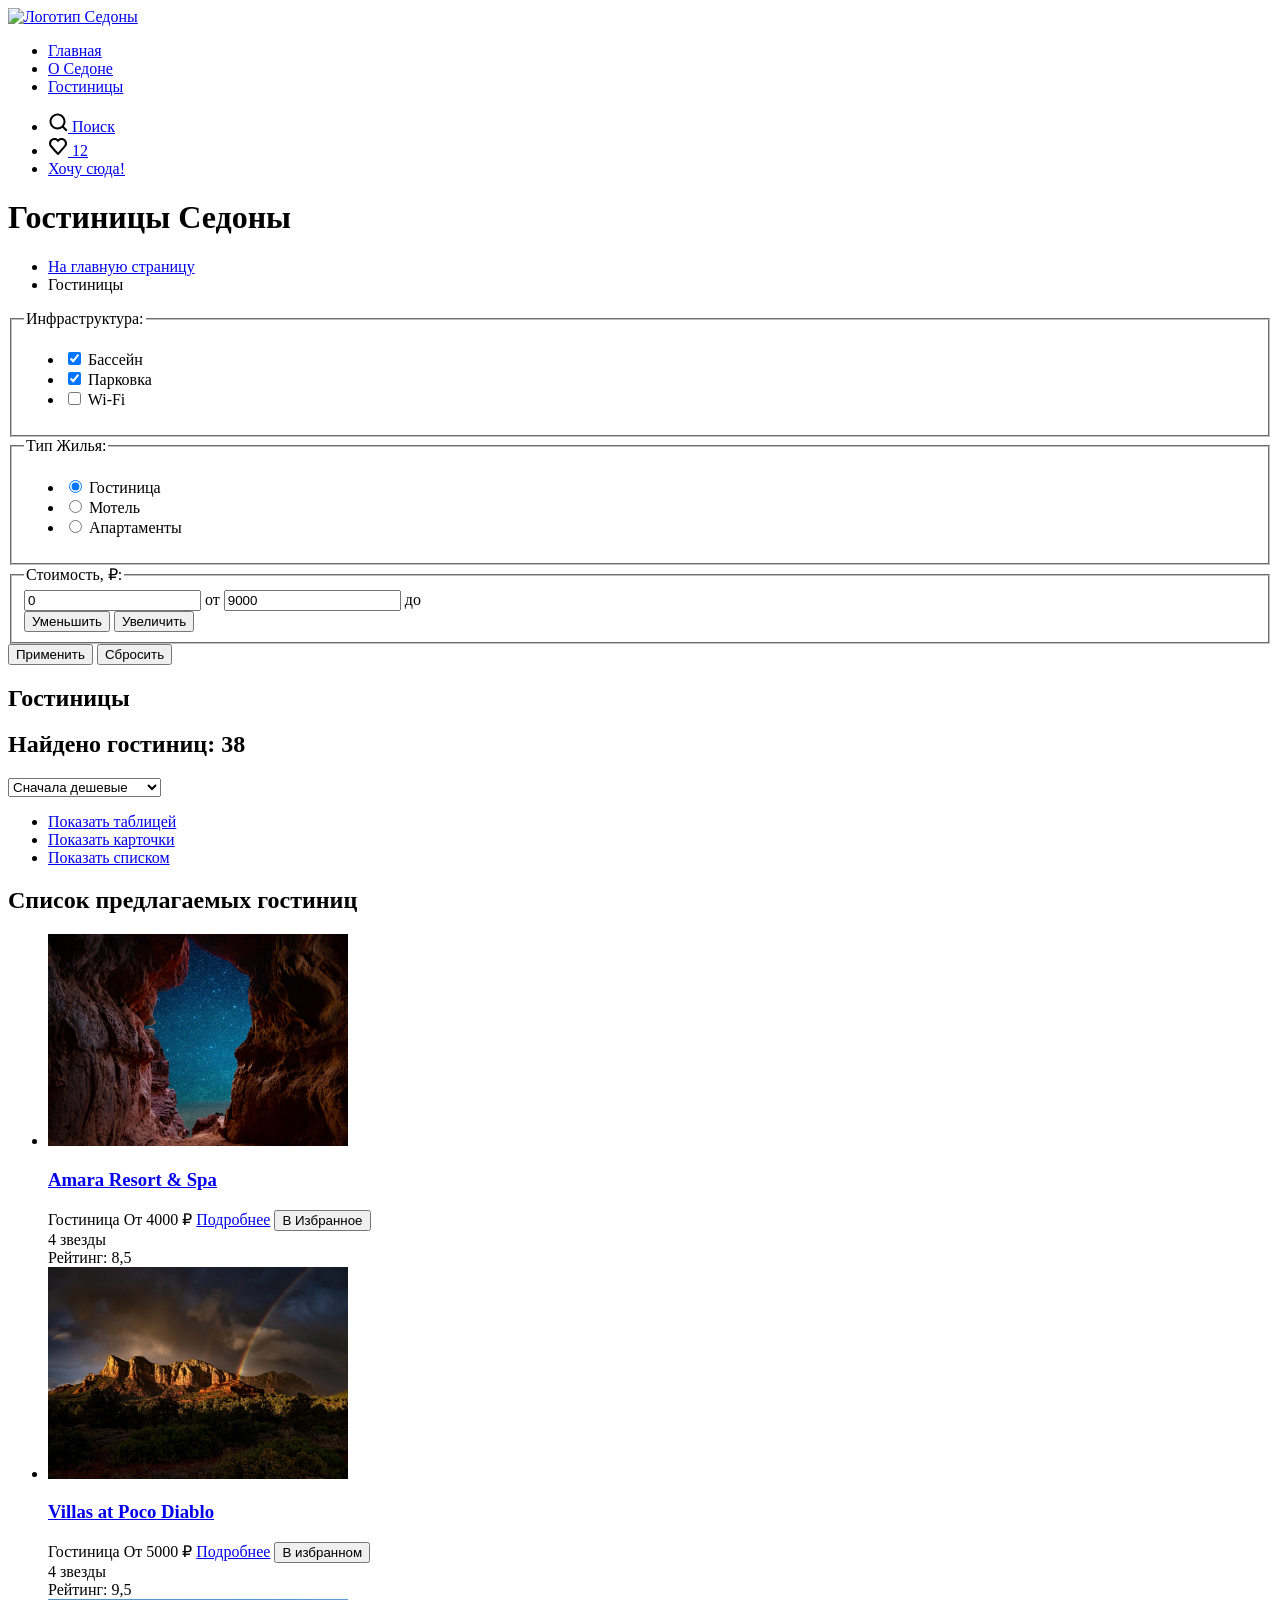
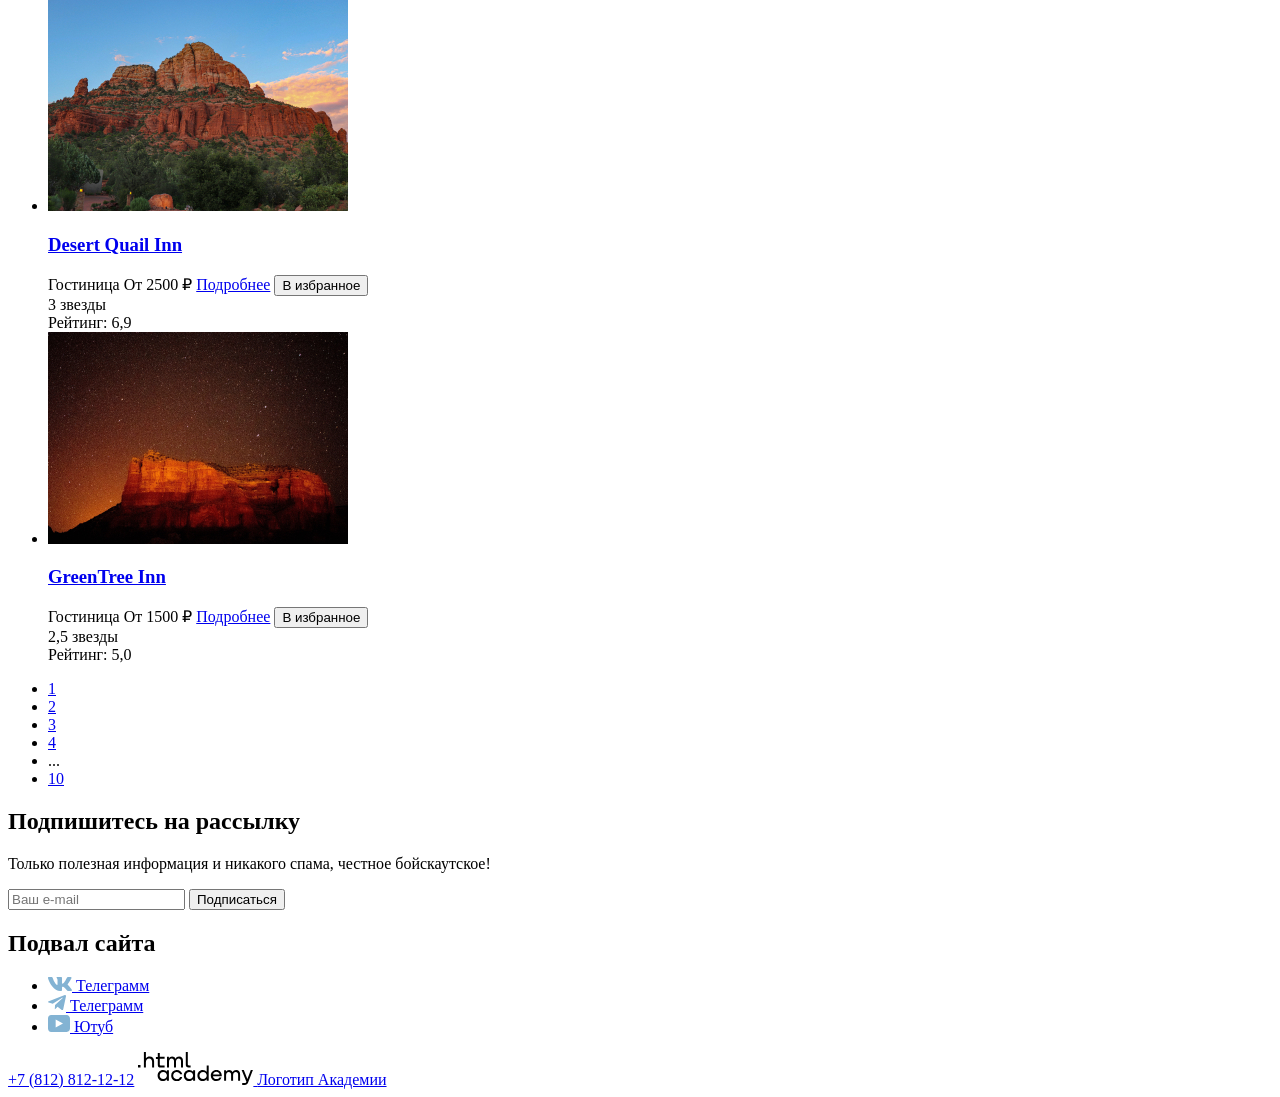
==== commit a6d7640b: "Правки" ====
--- a/catalog.html
+++ b/catalog.html
@@ -11,7 +11,7 @@
       <header class="hero-page">
         <nav class="navigation">
           <a class="logo" href="index.html">
-            <img src="images/logo-Sedona.svg" width="140" height="70" alt="Логотип Седоны">
+            <img src="images/logo-sedona.svg" width="140" height="70" alt="Логотип Седоны">
           </a>
           <ul class="navigation-list">
             <li class="navigation-iterm">
@@ -59,7 +59,9 @@
             <h1 class="inner-header-title">Гостиницы Седоны</h1>
             <ul class="breadcrumbs">
               <li class="breadcrumbs-item">
-                <a class=" breadcrumbs-link breadcrumbs-link-main" href="index.html"></a>
+                <a class=" breadcrumbs-link breadcrumbs-link-main" href="index.html">
+                  <span class="visually-hidden">На главную страницу</span>
+                </a>
               </li>
               <li class="breadcrumbs-item">
                 <a class="breadcrumbs-link">
@@ -281,8 +283,9 @@
                   viewBox="0 0 24 14" fill="none">
                   <path fill-rule="evenodd" clip-rule="evenodd"
                     d="M23.45 0.948C23.616 0.402 23.45 0 22.655 0H20.03C19.362 0 19.054 0.347 18.887 0.73C18.887 0.73 17.552 3.926 15.661 6.002C15.049 6.604 14.771 6.795 14.437 6.795C14.27 6.795 14.019 6.604 14.019 6.057V0.948C14.019 0.292 13.835 0 13.279 0H9.151C8.734 0 8.483 0.304 8.483 0.593C8.483 1.214 9.429 1.358 9.526 3.106V6.904C9.526 7.737 9.373 7.888 9.039 7.888C8.149 7.888 5.984 4.677 4.699 1.003C4.45 0.288 4.198 0 3.527 0H0.9C0.15 0 0 0.347 0 0.73C0 1.412 0.89 4.8 4.145 9.281C6.315 12.341 9.37 14 12.153 14C13.822 14 14.028 13.632 14.028 12.997V10.684C14.028 9.947 14.186 9.8 14.715 9.8C15.105 9.8 15.772 9.992 17.33 11.467C19.11 13.216 19.403 14 20.405 14H23.03C23.78 14 24.156 13.632 23.94 12.904C23.702 12.18 22.852 11.129 21.725 9.882C21.113 9.172 20.195 8.407 19.916 8.024C19.527 7.533 19.638 7.314 19.916 6.877C19.916 6.877 23.116 2.451 23.449 0.948H23.45Z"
-                    fill="#83B3D3"/>
-                </svg>
+                    fill="#83B3D3" />
+                </svg>
+                <span class="visually-hidden">Телеграмм</span>
               </a>
             </li>
             <li class="social-media-item social">
@@ -291,9 +294,9 @@
                   viewBox="0 0 18 16" fill="none">
                   <path
                     d="M16.785 0.0992597L0.840489 6.24776C-0.247661 6.68481 -0.241365 7.29184 0.640845 7.56253L4.73445 8.83953L14.2058 2.8637C14.6537 2.59121 15.0629 2.7378 14.7265 3.03636L7.05283 9.96185H7.05103L7.05283 9.96275L6.77045 14.1823C7.18413 14.1823 7.36669 13.9925 7.59871 13.7686L9.58705 11.8351L13.7229 14.89C14.4855 15.31 15.0332 15.0941 15.2229 14.1841L17.9379 1.38885C18.2158 0.274623 17.5126 -0.229883 16.785 0.0992597Z"
-                    fill="#83B3D3"/>
-                </svg>
-                <span class="visually-hidden"> </span>
+                    fill="#83B3D3" />
+                </svg>
+                <span class="visually-hidden">Телеграмм</span>
               </a>
             </li>
             <li class="social-media-item">
@@ -302,9 +305,9 @@
                   viewBox="0 0 22 17" fill="none">
                   <path
                     d="M18.607 0H3.17413C1.31343 0 0 1.59375 0 3.4V13.4937C0 15.4062 1.31343 17 3.17413 17H18.8259C20.4677 17 22 15.4062 22 13.6V3.4C21.7811 1.59375 20.4677 0 18.607 0ZM7.66169 12.5375V4.4625L14.995 8.5L7.66169 12.5375Z"
-                    fill="#83B3D3"/>
-                </svg>
-                <span class="visually-hidden"></span>
+                    fill="#83B3D3" />
+                </svg>
+                <span class="visually-hidden">Ютуб</span>
               </a>
             </li>
           </ul>
@@ -323,6 +326,7 @@
               </clipPath>
             </defs>
           </svg>
+          <span class="visually-hidden">Логотип Академии</span>
         </a>
       </footer>
     </div>
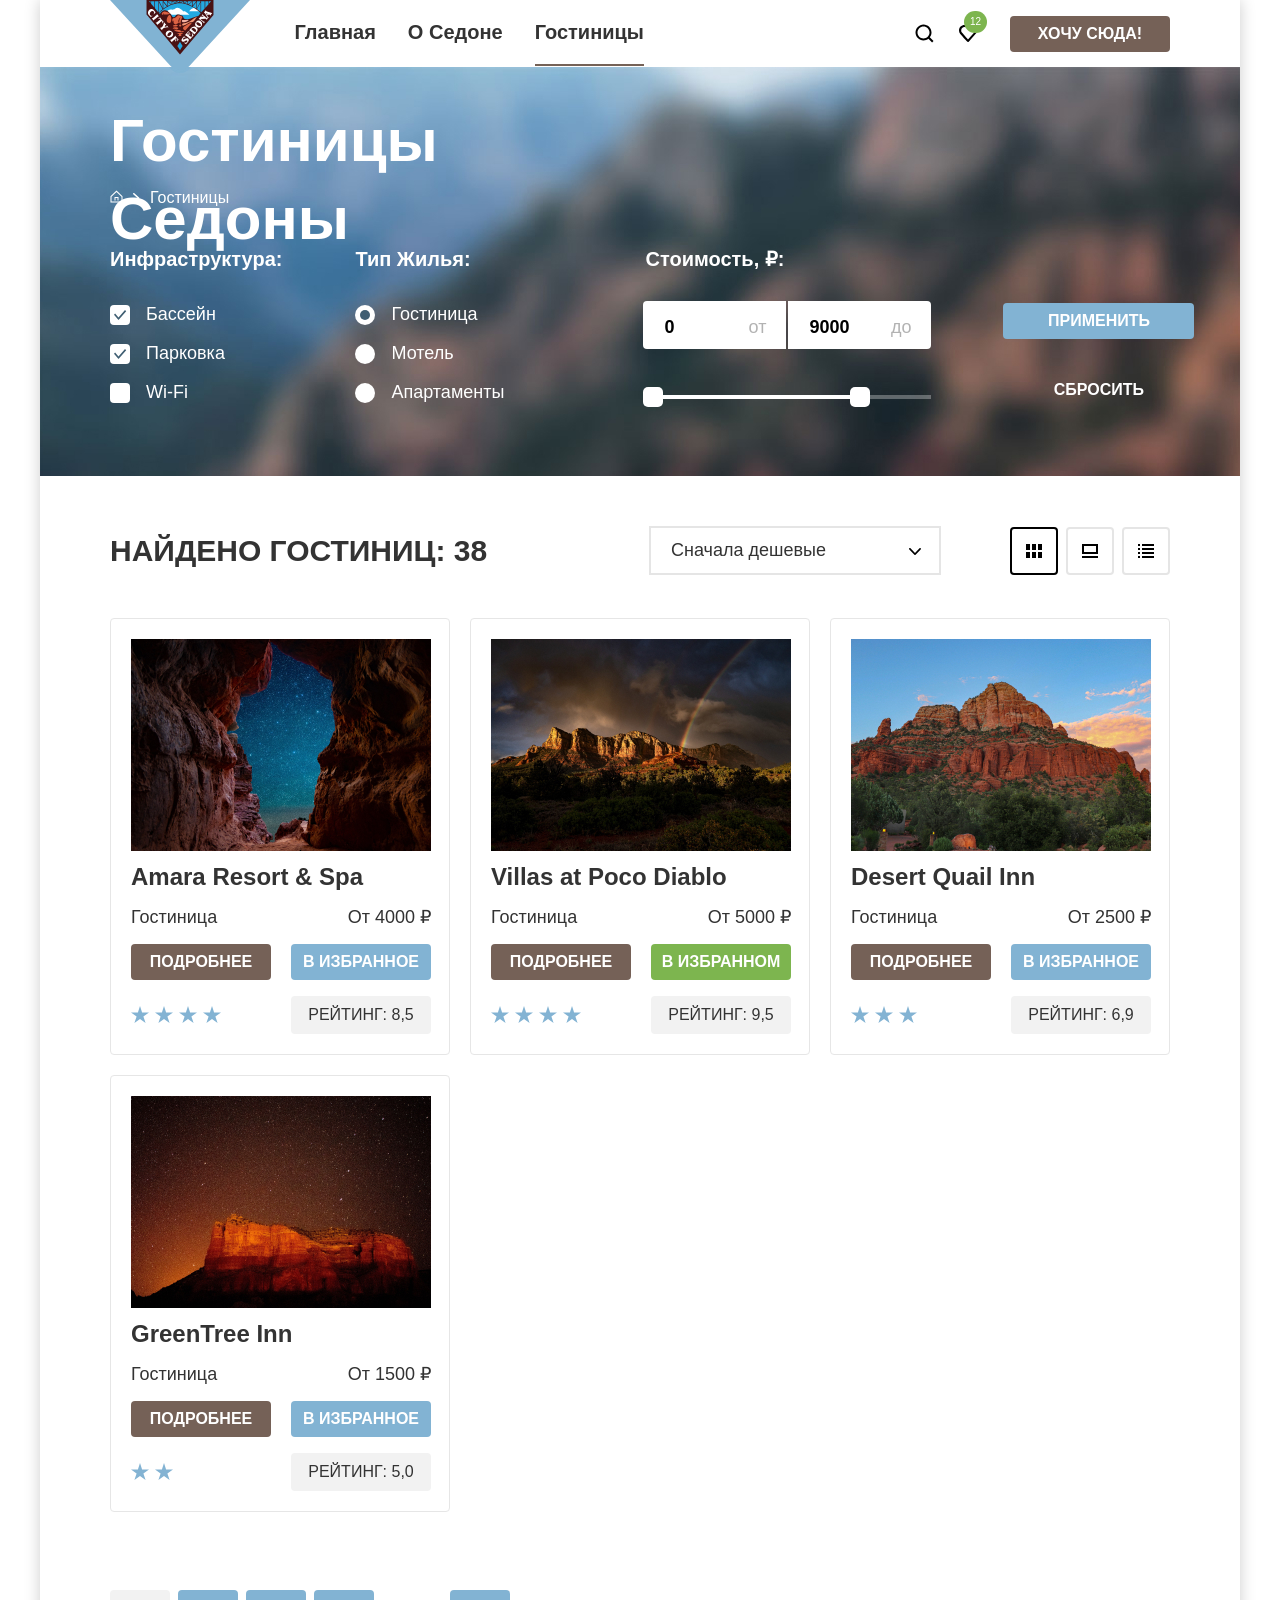
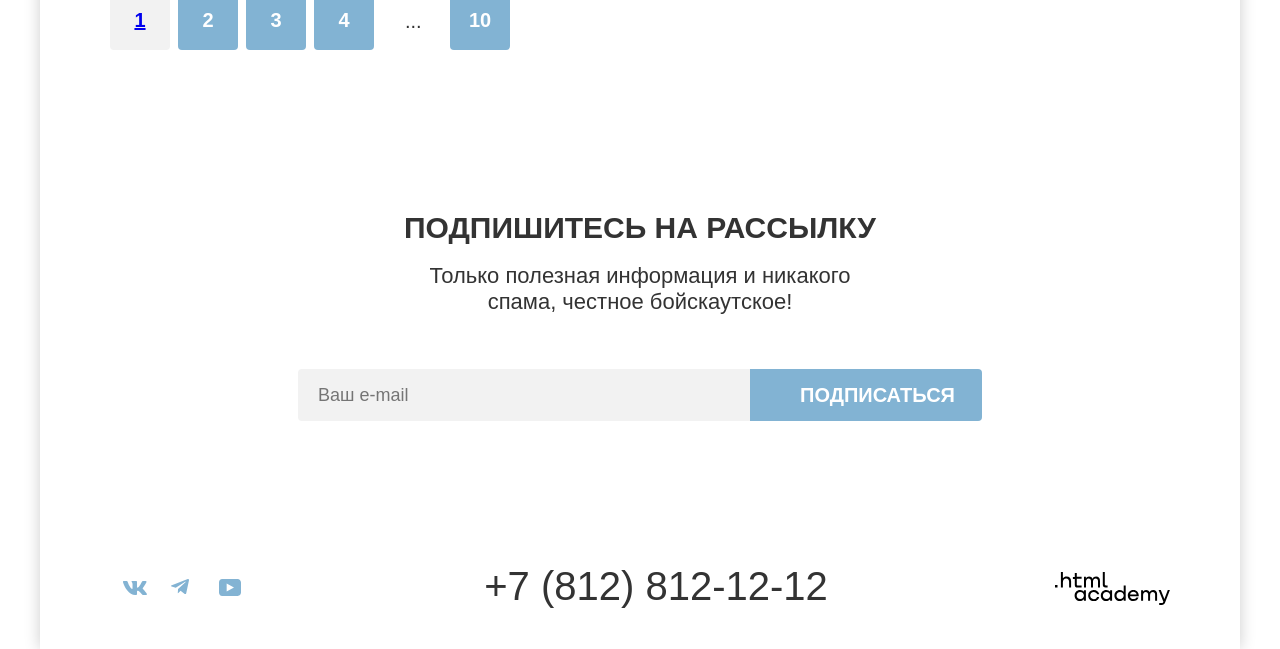
==== commit 47cc6d2d: "Update catalog.html" ====
--- a/catalog.html
+++ b/catalog.html
@@ -285,7 +285,7 @@
                     d="M23.45 0.948C23.616 0.402 23.45 0 22.655 0H20.03C19.362 0 19.054 0.347 18.887 0.73C18.887 0.73 17.552 3.926 15.661 6.002C15.049 6.604 14.771 6.795 14.437 6.795C14.27 6.795 14.019 6.604 14.019 6.057V0.948C14.019 0.292 13.835 0 13.279 0H9.151C8.734 0 8.483 0.304 8.483 0.593C8.483 1.214 9.429 1.358 9.526 3.106V6.904C9.526 7.737 9.373 7.888 9.039 7.888C8.149 7.888 5.984 4.677 4.699 1.003C4.45 0.288 4.198 0 3.527 0H0.9C0.15 0 0 0.347 0 0.73C0 1.412 0.89 4.8 4.145 9.281C6.315 12.341 9.37 14 12.153 14C13.822 14 14.028 13.632 14.028 12.997V10.684C14.028 9.947 14.186 9.8 14.715 9.8C15.105 9.8 15.772 9.992 17.33 11.467C19.11 13.216 19.403 14 20.405 14H23.03C23.78 14 24.156 13.632 23.94 12.904C23.702 12.18 22.852 11.129 21.725 9.882C21.113 9.172 20.195 8.407 19.916 8.024C19.527 7.533 19.638 7.314 19.916 6.877C19.916 6.877 23.116 2.451 23.449 0.948H23.45Z"
                     fill="#83B3D3" />
                 </svg>
-                <span class="visually-hidden">Телеграмм</span>
+                <span class="visually-hidden">Вконтакте</span>
               </a>
             </li>
             <li class="social-media-item social">
--- a/styles/styles.css
+++ b/styles/styles.css
@@ -0,0 +1,1813 @@
+@font-face {
+  font-family: "PT Sans";
+  font-style: normal;
+  font-weight: 400;
+  src: url("../fonts/ptsans-400.woff2") format("woff2");
+  font-display: swap;
+}
+
+@font-face {
+  font-family: "PT Sans";
+  font-style: normal;
+  font-weight: 700;
+  src: url("../fonts/ptsans-700.woff2") format("woff2");
+  font-display: swap;
+}
+
+.visually-hidden {
+  position: absolute;
+  width: 1px;
+  height: 1px;
+  margin: -1px;
+  padding: 0;
+  border: 0;
+  clip: rect(0 0 0 0);
+  overflow: hidden;
+}
+
+html {
+  height: 100%;
+}
+
+body {
+  font-family: "PT Sans", sans-serif;
+  font-size: 18px;
+  line-height: 21px;
+  background-color: #ffffff;
+  color: #333333;
+  margin: 0;
+  height: 100%;
+  min-width: 1280px;
+}
+
+.main-container {
+  flex-grow: 1;
+}
+
+.page-container {
+  display: flex;
+  flex-direction: column;
+  min-height: 100%;
+  width: 1200px;
+  margin: 0 auto;
+  box-shadow: 0 0 15px 0 rgba(0, 0, 0, 0.20);
+  background-color: #ffffff
+}
+
+/*HEADER*/
+
+.hero-page {
+  background-color: #ffffff;
+  color: #333333;
+  background-position: center;
+  padding: 0 70px;
+  align-items: center
+}
+
+.logo {
+  display: block;
+  margin-bottom: -8px;
+  position: relative;
+}
+
+/*Навигация*/
+
+.navigation {
+  font-family: "PT Sans", sans-serif;
+  font-size: 20px;
+  line-height: 24px;
+  font-weight: 700;
+  color: #333333;
+  display: flex;
+  justify-content: space-between;
+  width: 1060px
+}
+
+.navigation-link-active::before {
+  content: "";
+  position: absolute;
+  left: 16px;
+  right: 16px;
+  height: 2px;
+  background-color: #756257;
+  z-index: 100;
+  bottom: -2px
+}
+
+.navigation-link:hover {
+  opacity: 0.3;
+}
+
+.navigation-link:focus,
+.navigation-link:active {
+  opacity: 0.6;
+}
+
+.navigation-list {
+  display: flex;
+  flex-wrap: wrap;
+  list-style: none;
+  margin: 0;
+  padding: 0;
+  width: 525px
+}
+
+.navigation-user {
+  display: flex;
+  list-style: none;
+  margin-left: auto;
+  flex-wrap: wrap;
+  margin: 0;
+  padding: 0;
+  align-items: center;
+  padding-left: 70px;
+  justify-content: end;
+}
+
+.navigation-link {
+  display: block;
+  padding: 20px 16px;
+  position: relative;
+  color: inherit;
+  list-style: none;
+  text-decoration: none;
+}
+
+.link-user {
+  display: block;
+  padding: 22px 12px;
+  width: 20px;
+  height: 21px;
+}
+
+.favorites {
+  position: absolute;
+  font-size: 10px;
+  font-weight: 400;
+  line-height: 10px;
+  text-align: center;
+  top: 10px;
+  padding: 6px 6px;
+  background-color: #7db54f;
+  border-radius: 100vw;
+  right: 3px;
+  color: #ffffff;
+}
+
+/*Приветственная страница с фоном*/
+.page-welcome {
+  min-height: 485px;
+  background-image: url("../images/divider.svg"), url("../images/index-background.jpg");
+  text-align: center;
+  background-repeat: no-repeat, no-repeat;
+  background-size: 100% auto, cover;
+  background-color: #2d658a;
+  background-position: bottom;
+  padding-top: 51px;
+  box-sizing: border-box;
+}
+
+/*Преимущества*/
+
+.advanages-container {
+  padding-top: 70px;
+  padding-bottom: 65px;
+  padding-left: 250px;
+  padding-right: 250px;
+}
+
+.advanteges-head {
+  font-family: "PT Sans",sans-serif;
+  font-size: 30px;
+  line-height: 36px;
+  font-weight: 700;
+  text-align: center;
+  text-transform: uppercase;
+  color: #333333;
+  margin: 0;
+}
+
+.advantages-reasons {
+  font-family: "PT Sans",sans-serif;
+  font-weight: 400;
+  font-size: 22px;
+  line-height: 26px;
+  text-align: center;
+  color: #333333;
+  width: 700px;
+  margin-top: 22px
+}
+
+.advanteges-list {
+  margin: 0;
+  padding-left: 0;
+  display: flex;
+  flex-wrap: wrap;
+}
+
+.advanteges-item {
+  color: #333333;
+  background-color: rgba(131, 179, 211, 0.12);
+  width: 400px;
+  min-height: 385px;
+  text-align: center;
+  list-style: none;
+  box-sizing: border-box;
+  padding: 114px 85px
+}
+
+.advanteges-even {
+  background-color: rgba(131, 179, 211, 0.20);
+}
+
+.city-sedona {
+  width: 400px;
+  padding-top: 107px;
+  margin: 0 auto;
+  text-align: center;
+  padding-bottom: 92px;
+  box-sizing: border-box;
+
+}
+
+.advanteges-title {
+  font-family: "PT Sans",sans-serif;
+  font-weight: 700;
+  font-size: 24px;
+  line-height: 28px;
+  color: #ffffff;
+  text-transform: uppercase;
+  width: 175px;
+  margin-left: auto;
+  margin-right: auto;
+  margin-block-start: 0;
+}
+
+.advanteges-title::after {
+  content: "";
+  border-top: 2px solid rgba(255, 255, 255, 0.30);
+  display: block;
+  width: 60px;
+  margin: 30px auto;
+}
+
+.advanteges-text {
+  font-family: "PT Sans",sans-serif;
+  font-size: 18px;
+  line-height: 21px;
+  margin: 0 auto;
+  width: 230px;
+  margin-block-start: 0;
+  margin-block-end: 0
+}
+
+.photo-bridge {
+  width: 230px;
+  margin: 0 auto;
+  text-align: center;
+  min-height: 181px;
+  padding: 78px 86px
+}
+
+.advantages-bridge-title {
+  font-family: "PT Sans",sans-serif;
+  font-weight: 700;
+  font-size: 24px;
+  line-height: 28px;
+  text-transform: uppercase;
+  color: #ffffff;
+  width: 175px;
+  margin-left: auto;
+  margin-right: auto;
+}
+
+.advantages-bridge-text {
+  font-family: "PT Sans",sans-serif;
+  font-weight: 400;
+  font-size: 18px;
+  line-height: 21px;
+  color: #ffffff;
+  margin: 0 auto;
+  width: 230px;
+}
+
+.advantages-bridge-title::after {
+  content: "";
+  border-top: 2px solid rgba(255, 255, 255, 0.30);
+  display: block;
+  width: 60px;
+  margin: 30px auto;
+}
+
+.advanteges-description {
+  font-family: "PT Sans",sans-serif;
+  font-weight: 700;
+  font-size: 24px;
+  line-height: 28px;
+  text-transform: uppercase;
+  color: #333333;
+  margin: 0;
+}
+
+.advanteges-description::after {
+  content: "";
+  border-top: 2px solid rgba(0, 0, 0, 0.30);
+  display: block;
+  width: 60px;
+  margin: 30px auto;
+}
+
+.advanteges-description-text {
+  font-family: "PT Sans",sans-serif;
+  font-weight: 400;
+  font-size: 18px;
+  line-height: 21px;
+  color: #333333;
+  margin: 0;
+  width: 232px
+}
+
+.advanteges-item-city {
+  background-color: #82b3d3;
+  color: #ffffff;
+  display: flex;
+  text-align: center;
+}
+
+.advanteges-item-bridge {
+  background-color: #82b3d3;
+  color: #ffffff;
+  display: flex;
+}
+
+/*Сервис*/
+
+.service-container {
+  padding: 65px 348px 40px
+}
+
+.services-list {
+  display: flex;
+  text-align: center;
+  margin: 0;
+  list-style: none;
+  flex-wrap: wrap;
+  padding: 0;
+
+}
+
+.services-item {
+  width: 400px;
+  box-sizing: border-box;
+  min-height: 385px;
+  padding: 82px 85px 60px;
+}
+
+.services-item::before {
+  content: "";
+  position: absolute;
+  background-repeat: no-repeat;
+  background-position: center;
+  transform: translateX(-50%);
+}
+
+.service-house::before {
+  background-image: url("../images/house-icon.svg");
+  width: 75px;
+  height: 76px;
+}
+
+.service-food::before {
+  background-image: url("../images/food-icon.svg");
+  width: 75px;
+  height: 76px;
+}
+
+.service-souvenirs::before {
+  background-image: url("../images/souvenirs-icon.svg");
+  width: 75px;
+  height: 76px;
+}
+
+.services-title {
+  font-family: "PT Sans",sans-serif;
+  font-weight: 700;
+  font-size: 30px;
+  line-height: 36px;
+  text-transform: uppercase;
+  text-align: center;
+  color: #333333;
+  margin: 0
+}
+
+.main-services {
+  font-family: "PT Sans",sans-serif;
+  font-weight: 400;
+  font-size: 22px;
+  line-height: 26px;
+  text-align: center;
+  color: #333333
+}
+
+.services-description {
+  font-family: "PT Sans",sans-serif;
+  font-weight: 700;
+  font-size: 24px;
+  line-height: 28px;
+  text-transform: uppercase;
+  color: #333333;
+  margin-top: 102px
+}
+
+.services-text {
+  font-family: "PT Sans",sans-serif;
+  font-weight: 400;
+  font-size: 18px;
+  line-height: 21px;
+  color: #333333;
+  margin-top: 30px
+}
+
+.services-list li:nth-child(1) {
+  background-color: #83b3d333;
+}
+
+.services-list li:nth-child(2) {
+  background-color: #ffffff
+}
+
+.services-list li:nth-child(3) {
+  background-color: #83b3d333
+}
+
+.searching-hotel {
+  text-align: center;
+}
+
+.date {
+  font-family: "PT Sans", sans-serif;
+  font-size: 22px;
+  font-style: normal;
+  font-weight: 400;
+  line-height: 26px;
+  width: 592px;
+  margin-block-start: 0;
+  margin-block-end: 0;
+}
+
+.question {
+  font-family: "PT Sans",sans-serif;
+  font-weight: 700;
+  font-size: 30px;
+  line-height: 36px;
+  text-transform: uppercase;
+  color: #333333;
+  margin: 0;
+  padding-bottom: 20px
+}
+
+.catalog-newsletter {
+  font-family: "PT Sans",sans-serif;
+  font-weight: 700;
+  font-size: 30px;
+  line-height: 36px;
+  text-transform: uppercase;
+  color: #333333;
+}
+
+.mail-catalog {
+  text-align: center;
+  padding-top: 120px;
+  padding-right: 258px;
+  padding-bottom: 105px;
+  padding-left: 258px;
+  max-height: 415px
+}
+
+.form-catalog-email {
+  display: flex;
+  justify-content: center
+}
+
+.your-mail-catalog {
+  font-family: inherit;
+  font-weight: 400;
+  font-size: 18px;
+  line-height: 24px;
+  color: #000000;
+  text-align: left;
+}
+
+.form-catalog-emai,
+.your-mail-catalog {
+  background-color: #f2f2f2;
+  box-sizing: border-box;
+  width: 452px;
+  min-height: 52px;
+  padding: 14px 20px;
+  border-radius: 4px 0 0 4px;
+  border: none
+}
+
+.section-text {
+  margin: 0 auto;
+  padding-bottom: 54px;
+  width: 475px;
+  font-size: 22px;
+  line-height: 26px;
+  text-align: center;
+}
+
+.button-seacrch-hotel {
+  font-family: "PT Sans",sans-serif;
+  font-weight: 700;
+  font-size: 20px;
+  line-height: 36px;
+  width: 376px;
+  height: 52px;
+  text-transform: uppercase;
+  background-color: #756157;
+  color: #ffffff;
+  margin-top: 52px;
+  border: none
+}
+
+.information-newslatter {
+  margin: 0 auto;
+  padding-bottom: 54px;
+  width: 475px;
+  font-size: 22px;
+  line-height: 26px;
+  text-align: center;
+}
+
+.interes {
+  text-align: center;
+  padding: 95px 304px 100px
+}
+
+
+/*ФОРМА*/
+
+.subscribe-to-newsletter {
+  background-image: url("../images/subscribe.jpg");
+  background-color: #6d8ca0;
+  color: #ffffff;
+  background-repeat: no-repeat;
+  background-size: cover;
+  text-align: center;
+  min-height: 415px;
+  padding: 95px 258px 106px 258px;
+  box-sizing: border-box;
+}
+
+.title-newslatter {
+  font-size: 30px;
+  line-height: 36px;
+  font-weight: 700;
+  text-transform: uppercase;
+  margin-bottom: 20px;
+  margin-top: 0
+}
+
+.title-newslatter-catalog {
+  font-size: 30px;
+  line-height: 36px;
+  font-weight: 700;
+  text-transform: uppercase;
+  margin-bottom: 17px;
+  margin-top: 0
+}
+
+
+.newsletter {
+  font-size: 30px;
+  line-height: 36px;
+  font-weight: 700;
+  text-transform: uppercase;
+  color: #ffffff
+}
+
+.information {
+  font-size: 22x;
+  line-height: 26px;
+}
+
+.form-email {
+  display: flex;
+  justify-content: center;
+}
+
+.your-mail {
+  font-family: inherit;
+  font-weight: 400;
+  font-size: 18px;
+  line-height: 24px;
+  color: #000000;
+  text-align: left;
+}
+
+.form-emai,
+.your-mail {
+  background-color: #f2f2f2;
+  box-sizing: border-box;
+  width: 452px;
+  min-height: 52px;
+  padding: 14px 20px;
+  border-radius: 4px 0 0 4px;
+  border: none
+}
+
+.subscribe-button {
+  font-family: "PT Sans",sans-serif;
+  text-align: center;
+  padding: 8px 50px;
+  font-weight: 700;
+  font-size: 20px;
+  line-height: 36px;
+  width: 232px;
+  height: 52px;
+  text-transform: uppercase;
+  background-color: #82b3d3;
+  color: #ffffff;
+  border-radius: 0 4px 4px 0;
+  border: none
+}
+
+.inner-header-title {
+  font-size: 60px;
+  line-height: 78px;
+  margin-bottom: 8px;
+  width: 495px;
+  height: 78px;
+  margin-block-start: 0;
+  margin-block-end: 0;
+
+}
+
+.breadcrumbs {
+  display: flex;
+  list-style: none;
+  gap: 10px;
+  margin-bottom: 39px;
+  margin-top: 7px;
+  padding: 0;
+  flex-wrap: wrap;
+}
+
+.breadcrumbs-link-hotel {
+  color: #ffffff;
+  font-family: "PT Sans",sans-serif;
+  font-size: 16px;
+  font-style: normal;
+  font-weight: 400;
+  line-height: 21px;
+
+}
+
+.breadcrumbs-link:hover {
+  opacity: 0.6
+}
+
+.breadcrumbs-link:active {
+  opacity: 0.3
+}
+
+.breadcrumbs-item {
+  display: flex;
+  align-items: center;
+}
+
+.breadcrumbs-item + .breadcrumbs-item::before {
+  content: "";
+  width: 7px;
+  height: 10px;
+  background-image: url("../images/arrow.svg");
+  padding-right: 10px;
+  background-repeat: no-repeat;
+}
+
+.breadcrumbs-link-main {
+  background-image: url("../images/home.svg");
+  width: 13px;
+  height: 15px;
+  background-repeat: no-repeat;
+  display: block;
+
+}
+
+.control-check {
+  width: 20px;
+  height: 20px;
+  border-radius: 4px;
+  background-color: #ffffff;
+  border: none
+}
+
+.catalog-filters {
+  display: flex;
+  margin-top: 0;
+}
+
+.catalog-filer-title {
+  font-size: 20px;
+  line-height: 24px;
+  font-weight: 700;
+  padding-inline: 0;
+}
+
+.title-price {
+  margin-bottom: 30px
+}
+
+.infrastructyre-filter {
+  margin-inline: 0;
+  margin-right: 73px;
+  width: 150px;
+  border: none;
+  padding: 0;
+}
+
+.infrastructyre-item {
+  margin-bottom: 16px;
+  padding-left: 0;
+
+}
+
+.infrastructyre-list {
+  list-style: none;
+  padding: 0;
+  min-width: 112px;
+  padding-top: 32px;
+  margin-top: 0;
+  margin-block-start: 0;
+  margin-block-end: 0;
+  padding-inline: 0;
+
+}
+
+.housing-filter {
+  margin-right: 70px;
+  width: 150px;
+  border: none;
+  margin-inline: 0;
+  padding: 0
+}
+
+.housing-list {
+  list-style: none;
+  padding: 0;
+  width: 150px;
+  margin: 0;
+  padding-top: 32px;
+  margin-top: 0
+}
+
+.housing-item {
+  margin-bottom: 16px;
+  padding-left: 0;
+
+}
+
+.catalog-filter-title {
+  font-size: 20px;
+  line-height: 24px;
+  font-weight: 700;
+}
+
+.item-option {
+  color: #ffffff;
+  font-family: "PT Sans", sans-serif;
+  font-size: 18px;
+  font-style: normal;
+  font-weight: 400;
+  line-height: 23px;
+}
+
+.price-filter {
+  position: relative;
+  border: none;
+  margin-left: 138px;
+  padding-block: 0;
+  padding-inline: 0;
+}
+
+.filter-container {
+  display: flex;
+  gap: 2px;
+  position: relative;
+}
+
+.label-price {
+  position: relative;
+}
+
+.choice {
+  position: absolute;
+  color: rgba(0, 0, 0, 0.3);
+  top: 16px;
+  right: 20px;
+}
+
+.input-price {
+  font-weight: 700;
+  font-size: 18px;
+  line-height: 24px;
+  color: #000000;
+  width: 143px;
+  height: 48px;
+  text-align: left;
+  border: none;
+  box-sizing: border-box;
+  appearance: textfield;
+  outline: none;
+  padding-block: 0;
+  padding-inline: 0;
+  padding-top: 5px;
+  padding-left: 21px;
+}
+
+.input-price:focus {
+  outline: 3px solid #83B3D3;
+}
+
+.input-from {
+  border-radius: 4px 0 0 4px;
+}
+
+.input-to {
+  border-radius: 0 4px 4px 0;
+}
+
+.control {
+  display: flex;
+  gap: 16px;
+  align-items: center;
+
+}
+
+.control-input {
+  background-color: #ffffff;
+  appearance: none;
+  width: 20px;
+  height: 20px;
+  border-radius: 4px;
+  margin: 0;
+  flex-shrink: 0;
+}
+
+.control-input:checked {
+  background-image: url("../images/check.svg");
+  background-repeat: no-repeat;
+  background-position: center;
+}
+
+.item-option:hover,
+.control-input:checked:hover {
+  opacity: 0.6;
+}
+
+.item-option:active,
+.control-input:checked:active {
+  fill: #3f5e72;
+
+}
+
+.control-input:checked:focus {
+  border: 3px solid #83b3d3;
+}
+
+.check-housing:checked:hover {
+  opacity: 0.6;
+}
+
+.check-housing:checked:focus {
+  outline: 3px solid #83b3d3;
+}
+
+.check-housing:checked:active {
+  fill: #3f5e72;
+}
+
+.check-housing {
+  position: relative;
+  background-color: #ffffff;
+  width: 20px;
+  height: 20px;
+  appearance: none;
+  border-radius: 50%;
+  padding-left: 5px;
+  margin: 0;
+  padding-inline: 0;
+  padding-block: 0;
+  flex-shrink: 0
+}
+
+.check-housing:checked:before {
+  content: "";
+  position: absolute;
+  width: 10px;
+  height: 10px;
+  border-radius: 50%;
+  background-color: #3f5e72;
+  right: 5px;
+  top: 5px
+}
+
+.range {
+  margin-top: 46px;
+  height: 4px;
+  background-color: rgba(255, 255, 255, 0.3);
+}
+
+.range-slider {
+  position: relative;
+  width: 227px;
+  background-color: #ffffff;
+  height: 4px;
+}
+
+.range-button {
+  height: 20.0px;
+  width: 20px;
+  border-radius: 5px;
+  background-color: #ffffff;
+  border: none;
+  position: absolute
+}
+
+.minimal {
+  top: -8px
+}
+
+.maximal {
+  top: -8px;
+  right: 0
+}
+
+.submit-reset-filter {
+  margin-left: 70px;
+}
+
+.header-inner {
+  color: #ffffff;
+  background-color: #615048;
+  background-image: url("../images/inner-catalog.jpg");
+  background-repeat: no-repeat;
+  background-size: cover;
+  min-height: 307px;
+  width: 1060px;
+  padding-top: 35px;
+  padding-left: 70px;
+  padding-right: 70px;
+  padding-bottom: 56px;
+}
+
+.select-control:hover,
+.select-control:focus {
+  border: 2px solid #68A2CA;
+}
+
+.select-control:disabled {
+  border: 2px solid rgba(0, 0, 0, 0.30);
+}
+
+.name-hotels {
+  padding-right: 70px;
+  padding-left: 70px;
+  padding-top: 30px;
+  padding-bottom: 60px
+}
+
+.button-submit {
+  font-family: "PT Sans", sans-serif;
+  background-color: #82b3d3;
+  color: #ffffff;
+  text-transform: uppercase;
+  width: 191px;
+  height: 36px;
+  font-size: 16px;
+  line-height: 20px;
+  font-weight: 700;
+  border-radius: 4px;
+  margin-top: 56px;
+  border: none
+}
+
+.button-reset {
+  font-family: "PT Sans", sans-serif;
+  width: 191px;
+  margin-top: 40px;
+  text-transform: uppercase;
+  font-size: 16px;
+  line-height: 20px;
+  background-color: transparent;
+  color: #ffffff;
+  border: none;
+  font-weight: 700;
+}
+
+.button-reset:disabled {
+  opacity: 0.1;
+}
+
+.button-reset:hover {
+  opacity: 0.6
+}
+
+.button-reset:focus {
+  border: 3px solid #83B3D3;
+}
+
+.button-reset:active {
+  color: rgba(255, 255, 255, 0.30);
+}
+
+.button-want {
+  font-family: "PT Sans", sans-serif;
+  text-align: center;
+  width: 160px;
+  font-weight: 700;
+  font-size: 16px;
+  line-height: 20px;
+  text-transform: uppercase;
+  background-color: #756157;
+  color: #ffffff;
+  border-radius: 4px;
+  display: block;
+  margin: 0;
+  align-content: center;
+  min-height: 36px;
+  margin-left: 20px;
+  list-style: none;
+  text-decoration: none;
+}
+
+.button-brown-hotel {
+  font-family: "PT Sans",sans-serif;
+  font-weight: 700;
+  font-size: 16px;
+  line-height: 20px;
+  width: 140px;
+  height: 36px;
+  text-transform: uppercase;
+  background-color: #756157;
+  color: #ffffff;
+  display: inline-block;
+  border-radius: 4px;
+  text-align: center;
+  align-content: center;
+  text-decoration: none;
+}
+
+.button-brown:hover,
+.button-brown:focus {
+  background-color: #615048;
+}
+
+.button-brown:active {
+  color: rgba(255, 255, 255, 0.30);
+  background-color: #756157
+}
+
+.button-brown:disabled {
+  background-color: #e5e5e5;
+}
+
+.button-hotel {
+  font-family: "PT Sans",sans-serif;
+  text-align: center;
+  font-weight: 700;
+  font-size: 16px;
+  line-height: 20px;
+  width: 140px;
+  height: 36px;
+  text-transform: uppercase;
+  background-color: #82b3d3;
+  color: #ffffff;
+  border: none;
+  border-radius: 4px;
+  display: inline-block;
+}
+
+.button-blue:hover,
+.button-blue:focus {
+  background: #68a2ca;
+}
+
+.button-blue:active {
+  color: rgba(255, 255, 255, 0.30);
+  background-color: #82b3d3
+}
+
+.button-green {
+  font-family: "PT Sans",sans-serif;
+  text-align: center;
+  font-weight: 700;
+  font-size: 16px;
+  line-height: 20px;
+  width: 140px;
+  height: 36px;
+  text-transform: uppercase;
+  background-color: #7db54f;
+  color: #ffffff;
+  border-radius: 4px;
+  border: none;
+  display: inline-block;
+}
+
+.button-green:hover,
+.button-green:focus {
+  background-color: #6c9e42
+}
+
+.button-green:active {
+  color: rgba(255, 255, 255, 0.30);
+  background-color: #7db54f;
+}
+
+.button-green:disabled {
+  background-color: #e5e5e5;
+}
+
+.button-blue:disabled {
+  background-color: #e5e5e5;
+}
+
+ .sorting {
+  display: flex;
+  align-items: center;
+  justify-content: space-between;
+  width: 1060px;
+  margin-top: 2px;
+  margin-bottom: 24px
+}
+
+.found-hotels {
+  text-transform: uppercase;
+  font-size: 30px;
+  line-height: 36px;
+  width: 400px;
+  font-weight: 700;
+}
+
+.select-control {
+  font-family: "PT Sans", sans-serif;
+  font-size: 18px;
+  font-style: normal;
+  font-weight: 400;
+  line-height: 21px;
+  color: #333;
+  width: 292px;
+  height: 49px;
+  background-color: transparent;
+  border: 2px solid #e5e5e5;
+  margin-left: 70px;
+  padding: 12px 20px;
+  background-image: url("../images/select.svg");
+  background-repeat: no-repeat;
+  appearance: none;
+  background-position-x: 258px;
+  background-position-y: 20px;
+  box-sizing: border-box;
+
+}
+
+.sorting-product {
+  display: flex;
+  flex-wrap: wrap;
+  list-style-type: none;
+  column-gap: 8px;
+  width: 160px;
+  padding-inline-start: 0;
+  padding: 0;
+  margin: 0;
+}
+
+.sort-link-table {
+  display: block;
+  min-width: 48px;
+  min-height: 48px;
+  border: 2px solid black;
+  border-radius: 4px;
+  background-image: url("../images/table-icon.svg");
+  background-repeat: no-repeat;
+  background-position: center;
+  box-sizing: border-box;
+}
+
+.sort-link-card {
+  display: block;
+  min-width: 48px;
+  min-height: 48px;
+  border: 2px solid #e5e5e5;
+  border-radius: 4px;
+  background-image: url("../images/card-icon.svg");
+  background-repeat: no-repeat;
+  background-position: center;
+  box-sizing: border-box;
+}
+
+.sort-link-card:hover {
+  border: 2px solid #000
+}
+
+.sort-link-card:focus {
+  border: 2px solid #68A2CA;
+}
+
+.sort-link-card:active {
+  border: 2px solid black;
+}
+
+.sort-link-list {
+  display: block;
+  min-width: 48px;
+  min-height: 48px;
+  border: 2px solid #e5e5e5;
+  border-radius: 4px;
+  background-image: url("../images/list-icon.svg");
+  background-repeat: no-repeat;
+  background-position: center;
+  box-sizing: border-box;
+}
+
+.sort-link-list:hover {
+  border: 2px solid #000
+}
+
+.sort-link-list:focus {
+  border: 2px solid #68A2CA;
+}
+
+.sort-link-list:active {
+  border: 2px solid black;
+}
+
+/*Карточка*/
+
+.hotel-list {
+  display: grid;
+  grid-template-columns: repeat(3, 340px);
+  flex-wrap: wrap;
+  list-style: none;
+  gap: 20px;
+  padding-left: 0;
+  margin-block-start: 0;
+  margin-block-end: 0
+}
+
+.hotel-card {
+  display: grid;
+  grid-template-columns: repeat(2, 140px);
+  gap: 16px 20px;
+  padding: 20px;
+  border: 1px solid #E6E6E6;
+  border-radius: 4px;
+  overflow-wrap: break-word;
+  word-break: break-all;
+}
+
+.hotel-card-image-link {
+  display: grid;
+  grid-column: 1/-1;
+  text-decoration: none;
+  list-style: none;
+  color: inherit;
+}
+
+.hotel-card-image-link:hover {
+  opacity: 0.3;
+}
+
+.hotel-card-image-link:focus,
+.hotel-card-image-link:active {
+  opacity: 0.6;
+}
+
+.footer-container {
+  display: flex;
+  justify-content: space-between;
+  padding-top: 40px;
+  padding-right: 70px;
+  padding-bottom: 30px;
+  padding-left: 70px;
+}
+
+/* Пагинация*/
+
+.pagination {
+  display: flex;
+  width: 400px;
+  gap: 8px;
+  list-style: none;
+  align-items: center;
+  margin-bottom: 40px;
+  border-radius: 4px;
+  padding-left: 70px;
+}
+
+.pagination-link {
+  color: #ffffff;
+  background-color: #82b3d3;
+  text-decoration: none;
+  text-align: center;
+  font-size: 20px;
+  width: 60px;
+  height: 60px;
+  display: block;
+  box-sizing: border-box;
+  font-weight: 700;
+  align-items: center;
+  line-height: 60px;
+  border-radius: 4px;
+}
+
+.pagination-link:hover,
+.pagination-link:focus {
+  background-color: #68a2ca
+}
+
+.pagination-link:active {
+  background-color: #82b3d3;
+}
+
+.pagination-current {
+  display: block;
+  background-color: #f2f2f2;
+  text-align: center;
+  box-sizing: border-box;
+  width: 60px;
+  height: 60px;
+  border-radius: 4px;
+  font-weight: 700;
+  font-size: 20px;
+  align-items: center;
+  line-height: 60px;
+}
+
+.pagination-dots {
+  text-align: center;
+  display: block;
+  box-sizing: border-box;
+  width: 60px;
+  height: 60px;
+  font-size: 20px;
+  line-height: 36px;
+  padding: 13px 23px 18px;
+}
+
+.social-media-list {
+  display: flex;
+  flex-wrap: wrap;
+  list-style: none;
+  margin-bottom: 5px;
+  min-width: 142px;
+  margin-block-start: 0;
+  margin-block-end: 0;
+  padding-left: 13px;
+  margin-top: 13px
+}
+
+.social-media-item {
+  width: 48px;
+  height: 40px
+}
+
+.htmlacademy-link {
+  padding-top: 6px
+}
+
+.phone-number {
+  font-family: "PT Sans", sans-serif;
+  font-size: 40px;
+  line-height: 40px;
+  color: #333333;
+  max-width: 400px;
+  padding-right: 10px;
+  text-decoration: none;
+}
+
+.phone-number:hover,
+.phone-number:focus {
+  color: #756157
+}
+
+.phone-number:active {
+  color: rgba(117, 97, 87, 0.30)
+}
+
+.htmlacademy-link:hover path,
+.htmlacademy-link:focus path {
+  fill: #756157;
+}
+
+.htmlacademy-link path:active {
+  fill: rgba(117, 97, 87, 0.30);
+}
+
+.social-link path:active {
+  fill: rgba(104, 162, 202, 0.30);
+}
+
+.price {
+  justify-self: end
+}
+
+.hotel-name {
+  font-size: 24px;
+  font-weight: 700;
+  line-height: 28px;
+  margin-bottom: 0;
+  margin-top: 12px;
+  text-align: start;
+}
+
+.grade {
+  color: var(--Texts-second, #333333);
+  text-align: center;
+  font-family: "PT Sans",sans-serif;
+  font-size: 16px;
+  font-style: normal;
+  font-weight: 400;
+  line-height: 20px;
+  text-transform: uppercase;
+  border-radius: 4px;
+  background: var(--Forms-elements-2, #f2f2f2);
+  width: 140px;
+  height: 38px;
+  align-content: center;
+}
+
+.stars-4 {
+  background-image: url("../images/stars-4.svg");
+  background-repeat: no-repeat;
+}
+
+.stars-3 {
+  background-image: url("../images/stars-3.svg");
+  background-repeat: no-repeat;
+}
+
+.stars-2 {
+  background-image: url("../images/stars-2.svg");
+  background-repeat: no-repeat;
+}
+
+.modal-container {
+  position: fixed;
+  display: flex;
+  width: 100%;
+  min-height: 100%;
+  background-color: rgba(242, 242, 242, 0.80);
+  z-index: 100;
+  left: 0;
+  top: 0;
+  display: none;
+}
+
+.modal-window {
+  position: relative;
+  width: 717px;
+  height: 576px;
+  background-color: #ffffff;
+  margin: auto;
+  border-radius: 30px;
+  box-shadow: 0 25px 50px 0 rgba(0, 0, 0, 0.15);
+  padding: 64px 70px;
+  box-sizing: border-box;
+}
+
+.modal-title {
+  font-family: "PT Sans", sans-serif;
+  font-size: 30px;
+  font-weight: 700;
+  line-height: 36px;
+  max-width: 500px;
+  height: 36px;
+  text-transform: uppercase;
+  margin-block-start: 0;
+  margin-block-end: 0;
+  margin-bottom: 64px
+}
+
+.modal-button-close {
+  position: absolute;
+  background-image: url("../images/modal-close.svg");
+  background-position: center;
+  background-repeat: no-repeat;
+  border: none;
+  background-color: #f2f2f2;
+  border-radius: 50%;
+  width: 52px;
+  height: 52px;
+  top: 64px;
+  right: 52px;
+}
+
+.modal-button-close:hover {
+  background-color: #e6e6e6;
+}
+
+.modal-button-close:focus {
+  outline: 3px solid #83b3d3;
+}
+
+.modal-button-close:active {
+  opacity: 0.3;
+  outline: none
+}
+
+.label-text {
+  font-size: 20px;
+  line-height: 24px;
+  font-weight: 700
+}
+
+.clients-field {
+  display: flex;
+  align-items: center;
+}
+
+.date-arrive,
+.date-departure {
+  color: #000000;
+  font-family: "PT Sans",sans-serif;
+  font-size: 18px;
+  font-style: normal;
+  font-weight: 700;
+  line-height: 24px;
+  width: 440px;
+  height: 48px;
+  background-color: #f2f2f2;
+  border: none;
+  border-radius: 4px;
+  padding-left: 20px;
+  box-sizing: border-box;
+}
+
+.date-arrive:hover {
+  background-color: #e6e6e6;
+}
+
+.date-arrive:focus {
+  background-color: #e6e6e6;
+  border: 3px solid #83b3d3;
+}
+
+.date-departure:hover {
+  background-color: #e6e6e6;
+}
+
+.date-departure:focus {
+  background-color: #e6e6e6;
+  border: 3px solid #83b3d3;
+}
+
+.wrong-date {
+  color: #ff0000;
+  padding-left: 160px;
+  font-family: "PT Sans", sans-serif;
+  font-size: 16px;
+  font-weight: 400;
+  line-height: 21px;
+  margin-top: 4px;
+  margin-bottom: 23px;
+}
+
+.right-date {
+  font-family: "PT Sans", sans-serif;
+  font-size: 16px;
+  font-weight: 400;
+  line-height: 21px;
+  padding-left: 160px;
+  margin-top: 4px;
+  margin-bottom: 23px;
+}
+
+.calendar {
+  width: 20px;
+  height: 20px;
+  position: absolute;
+  background-image: url("../images/date.svg");
+  background-repeat: no-repeat;
+  border: none;
+  opacity: 0.3;
+  top: 14px;
+  right: 20px;
+  background-position: center;
+  background-color: #f2f2f2;
+}
+
+.calendar:hover {
+  opacity: 0.3
+}
+
+.calendar:focus {
+  opacity: 0.6
+}
+
+.calendar:active {
+  opacity: 0.5;
+}
+
+.modal-field {
+  display: flex;
+  align-items: center;
+  justify-content: space-between;
+  position: relative;
+}
+
+.button-modal {
+  display: flex;
+  margin-left: 46px;
+  margin-right: 87px;
+  position: relative;
+}
+
+.field-count {
+  width: 31px;
+  height: 48px;
+  padding: 14px 10px;
+  box-sizing: border-box;
+  color: #000;
+  text-align: center;
+  font-size: 18px;
+  font-style: normal;
+  font-weight: 700;
+  line-height: 20px;
+  border: none;
+  background-color: #f2f2f2;
+  appearance: textfield;
+  border-top-right-radius: 0;
+  outline: none;
+}
+
+input::-webkit-outer-spin-button,
+input::-webkit-inner-spin-button {
+  -webkit-appearance: none;
+}
+
+.button-minus {
+  width: 40px;
+  height: 48px;
+  background-color: #f2f2f2;
+  border: none;
+  background-repeat: no-repeat;
+  background-position: center;
+  border-bottom-left-radius: 4px;
+  border-top-left-radius: 4px;
+  position: relative;
+}
+
+.button-minus::before {
+  content: "";
+  background-image: url("../images/minus.svg");
+  background-repeat: no-repeat;
+  position: absolute;
+  background-position: center;
+  width: 20px;
+  height: 20px;
+  left: 14px;
+  bottom: 14px;
+  right: -14px;
+  opacity: 0.3;
+}
+
+.button-minus:focus::before {
+  outline: 3px solid #83b3d3;
+  border-radius: 4px;
+}
+
+.button-minus:hover::before {
+  opacity: 1;
+}
+
+.button-plus {
+  width: 40px;
+  height: 48px;
+  border: none;
+  background-color: #f2f2f2;
+  color: rgba(117, 97, 87, 0.30);
+  border-radius: 4px;
+  fill: rgba(117, 97, 87, 0.30);
+  border-top-left-radius: 0;
+  border-bottom-left-radius: 0;
+  background-repeat: no-repeat;
+  background-position: center;
+}
+
+.button-plus:after {
+  content: "";
+  width: 20px;
+  height: 20px;
+  border: none;
+  background-color: #f2f2f2;
+  color: rgba(117, 97, 87, 0.30);
+  border-radius: 4px;
+  fill: rgba(117, 97, 87, 0.30);
+  border-top-left-radius: 0;
+  border-bottom-left-radius: 0;
+  background-image: url("../images/plus.svg");
+  background-repeat: no-repeat;
+  background-position: center;
+  position: absolute;
+  right: 10px;
+  bottom: -3px;
+  top: 14px;
+  opacity: 0.3;
+}
+
+.button-plus:focus::after {
+  outline: 3px solid #83b3d3;
+  border-radius: 4px;
+}
+
+.button-plus:hover::after {
+  opacity: 1;
+}
+
+.tooltip {
+  background-image: url("../images/tooltip.svg");
+  background-color: #83b3d3;
+  width: 26px;
+  height: 26px;
+  position: relative;
+  border-radius: 50%;
+  margin-left: 10px;
+}
+
+.tooltip:hover {
+  opacity: 0.3
+}
+
+.tooltip:focus {
+  opacity: 0.6
+}
+
+.tooltip:active {
+  opacity: 0.5;
+}
+
+.tooltip-text {
+  color: #ffffff;
+  font-family: "PT Sans", sans-serif;
+  font-size: 16px;
+  font-style: normal;
+  font-weight: 400;
+  line-height: 20px;
+  background-color: #333;
+  width: 256px;
+  height: 143px;
+  border-radius: 10px;
+  position: absolute;
+  padding: 15px 18px 22px;
+  box-sizing: border-box;
+  bottom: 25px;
+  transform: translateX(-110px);
+  right: 0;
+  display: none;
+}
+
+.tooltip-text::after {
+  content: "";
+  position: absolute;
+  width: 19px;
+  height: 9px;
+  background-image: url("../images/figure.svg");
+  bottom: 0;
+  top: -9px;
+  left: 115px;
+}
+
+.tooltip:hover + .tooltip-text {
+  display: block;
+}
+
+.search-button-modal {
+  width: 577px;
+  height: 60px;
+  margin-top: 48px;
+  background-color: #83b3d3;
+  border: none;
+  border-radius: 4px;
+  margin-bottom: 64px;
+  color: #ffffff;
+  text-align: center;
+  font-family: "PT Sans", sans-serif;
+  font-size: 20px;
+  font-style: normal;
+  font-weight: 700;
+  line-height: 24px;
+  text-transform: uppercase;
+}
+
+.search-button-modal:hover,
+.search-button-modal:focus {
+  background-color: #68a2ca;
+}
+
+.search-button-modal:active {
+  color: rgba(255, 255, 255, 0.30);
+  background-color: #68a2ca;
+}
